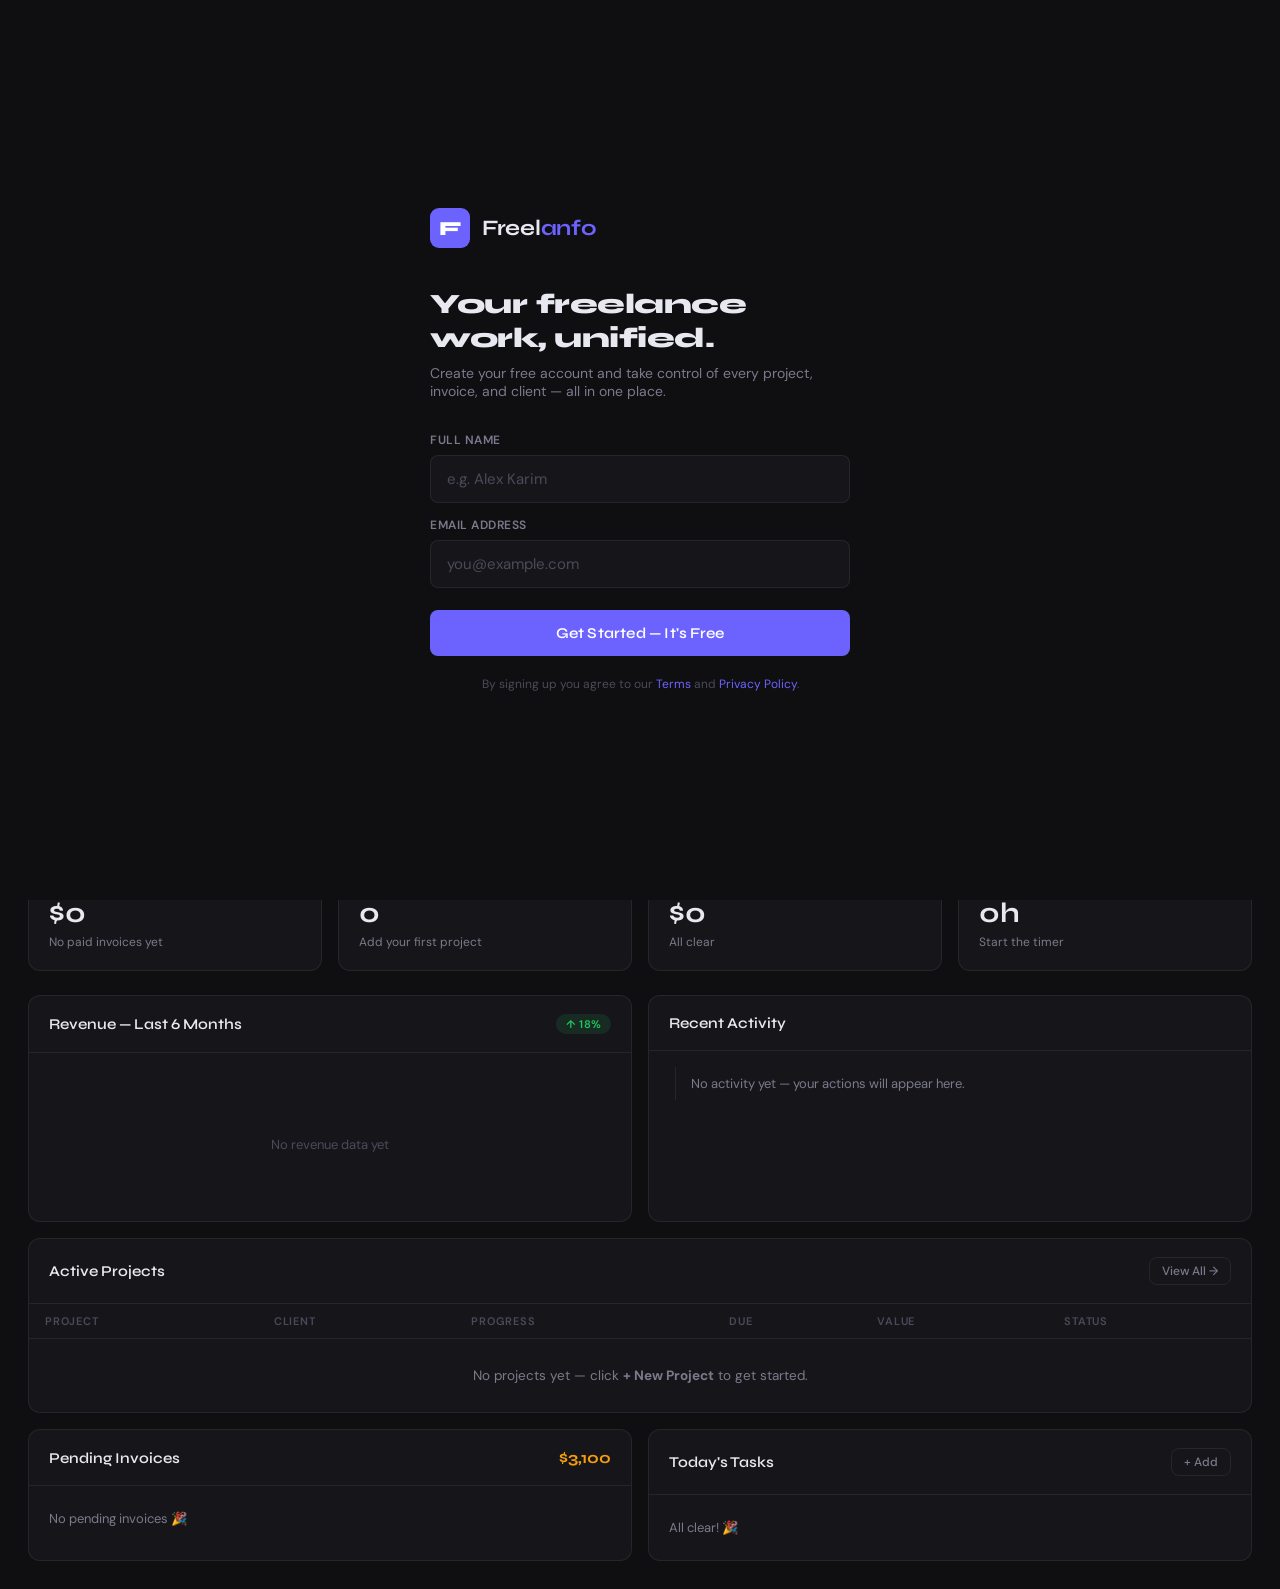
==== freelanfo.html @ 4af106be "Add files via upload" ====
<!DOCTYPE html>
<html lang="en">
<head>
<meta charset="UTF-8">
<meta name="viewport" content="width=device-width, initial-scale=1.0">
<title>Freelanfo — Your Work, Unified</title>
<link href="https://fonts.googleapis.com/css2?family=Syne:wght@400;500;600;700;800&family=DM+Sans:ital,opsz,wght@0,9..40,300;0,9..40,400;0,9..40,500;1,9..40,300&display=swap" rel="stylesheet">
<style>
  :root {
    --bg: #0f0f11;
    --surface: #16161a;
    --surface2: #1e1e24;
    --surface3: #252530;
    --border: rgba(255,255,255,0.07);
    --border-hover: rgba(255,255,255,0.14);
    --text: #e8e8f0;
    --text-muted: #7a7a8c;
    --text-dim: #4a4a5a;
    --accent: #6c63ff;
    --accent-glow: rgba(108,99,255,0.18);
    --accent-soft: rgba(108,99,255,0.12);
    --green: #22c55e;
    --green-soft: rgba(34,197,94,0.12);
    --red: #ef4444;
    --red-soft: rgba(239,68,68,0.12);
    --amber: #f59e0b;
    --amber-soft: rgba(245,158,11,0.12);
    --blue: #3b82f6;
    --blue-soft: rgba(59,130,246,0.12);
    --radius: 12px;
    --radius-sm: 8px;
    --radius-lg: 18px;
    --shadow: 0 4px 24px rgba(0,0,0,0.4);
  }

  * { margin:0; padding:0; box-sizing:border-box; }

  html { scroll-behavior: smooth; }

  body {
    background: var(--bg);
    color: var(--text);
    font-family: 'DM Sans', sans-serif;
    min-height: 100vh;
    overflow-x: hidden;
  }

  /* LAYOUT */
  .app { display: flex; height: 100vh; overflow: hidden; }

  /* SIDEBAR */
  .sidebar {
    width: 240px;
    flex-shrink: 0;
    background: var(--surface);
    border-right: 1px solid var(--border);
    display: flex;
    flex-direction: column;
    padding: 0;
    transition: width 0.3s ease;
    z-index: 100;
  }

  .sidebar-logo {
    padding: 24px 20px 20px;
    border-bottom: 1px solid var(--border);
    display: flex;
    align-items: center;
    gap: 10px;
  }

  .logo-mark {
    width: 34px; height: 34px;
    background: var(--accent);
    border-radius: 9px;
    display: flex; align-items: center; justify-content: center;
    font-family: 'Syne', sans-serif;
    font-weight: 800;
    font-size: 16px;
    color: #fff;
    flex-shrink: 0;
  }

  .logo-text {
    font-family: 'Syne', sans-serif;
    font-weight: 700;
    font-size: 18px;
    letter-spacing: -0.3px;
  }

  .logo-text span { color: var(--accent); }

  .sidebar-nav {
    flex: 1;
    padding: 16px 10px;
    display: flex;
    flex-direction: column;
    gap: 2px;
    overflow-y: auto;
  }

  .nav-section-label {
    font-size: 10px;
    font-weight: 600;
    letter-spacing: 1.2px;
    text-transform: uppercase;
    color: var(--text-dim);
    padding: 12px 10px 6px;
  }

  .nav-item {
    display: flex;
    align-items: center;
    gap: 10px;
    padding: 9px 12px;
    border-radius: var(--radius-sm);
    cursor: pointer;
    transition: all 0.18s;
    color: var(--text-muted);
    font-size: 14px;
    font-weight: 400;
    position: relative;
    user-select: none;
  }

  .nav-item:hover { background: var(--surface2); color: var(--text); }

  .nav-item.active {
    background: var(--accent-soft);
    color: var(--accent);
    font-weight: 500;
  }

  .nav-item .nav-icon { font-size: 16px; width: 20px; text-align: center; flex-shrink: 0; }

  .nav-badge {
    margin-left: auto;
    background: var(--accent);
    color: #fff;
    font-size: 10px;
    font-weight: 700;
    padding: 1px 6px;
    border-radius: 20px;
    min-width: 18px;
    text-align: center;
  }

  .sidebar-footer {
    padding: 14px 10px;
    border-top: 1px solid var(--border);
  }

  .user-chip {
    display: flex;
    align-items: center;
    gap: 10px;
    padding: 9px 10px;
    border-radius: var(--radius-sm);
    cursor: pointer;
    transition: background 0.18s;
  }

  .user-chip:hover { background: var(--surface2); }

  .avatar {
    width: 30px; height: 30px;
    border-radius: 50%;
    background: linear-gradient(135deg, var(--accent), #a78bfa);
    display: flex; align-items: center; justify-content: center;
    font-size: 12px; font-weight: 700; color: #fff;
    flex-shrink: 0;
  }

  .user-info { flex: 1; min-width: 0; }
  .user-name { font-size: 13px; font-weight: 500; white-space: nowrap; overflow: hidden; text-overflow: ellipsis; }
  .user-plan { font-size: 11px; color: var(--text-muted); }

  /* MAIN */
  .main {
    flex: 1;
    display: flex;
    flex-direction: column;
    overflow: hidden;
    min-width: 0;
  }

  /* TOPBAR */
  .topbar {
    height: 60px;
    border-bottom: 1px solid var(--border);
    display: flex;
    align-items: center;
    padding: 0 24px;
    gap: 16px;
    flex-shrink: 0;
    background: var(--surface);
  }

  .topbar-title {
    font-family: 'Syne', sans-serif;
    font-weight: 700;
    font-size: 18px;
    flex: 1;
  }

  .topbar-actions { display: flex; align-items: center; gap: 10px; }

  .btn {
    display: inline-flex;
    align-items: center;
    gap: 6px;
    padding: 8px 16px;
    border-radius: var(--radius-sm);
    font-size: 13px;
    font-weight: 500;
    cursor: pointer;
    border: none;
    transition: all 0.18s;
    font-family: 'DM Sans', sans-serif;
    white-space: nowrap;
  }

  .btn-primary {
    background: var(--accent);
    color: #fff;
  }
  .btn-primary:hover { background: #7c74ff; transform: translateY(-1px); box-shadow: 0 4px 16px rgba(108,99,255,0.4); }

  .btn-ghost {
    background: transparent;
    color: var(--text-muted);
    border: 1px solid var(--border);
  }
  .btn-ghost:hover { background: var(--surface2); color: var(--text); border-color: var(--border-hover); }

  .btn-danger {
    background: var(--red-soft);
    color: var(--red);
    border: 1px solid rgba(239,68,68,0.2);
  }
  .btn-danger:hover { background: rgba(239,68,68,0.2); }

  .btn-sm { padding: 5px 12px; font-size: 12px; }

  .mobile-menu-btn {
    display: none;
    background: none;
    border: none;
    color: var(--text);
    font-size: 22px;
    cursor: pointer;
    padding: 4px;
  }

  /* CONTENT */
  .content {
    flex: 1;
    overflow-y: auto;
    padding: 28px 28px;
  }

  /* PANELS */
  .panel { display: none; }
  .panel.active { display: block; }

  /* STATS ROW */
  .stats-grid {
    display: grid;
    grid-template-columns: repeat(4, 1fr);
    gap: 16px;
    margin-bottom: 24px;
  }

  .stat-card {
    background: var(--surface);
    border: 1px solid var(--border);
    border-radius: var(--radius);
    padding: 20px;
    position: relative;
    overflow: hidden;
    transition: border-color 0.2s;
  }

  .stat-card:hover { border-color: var(--border-hover); }

  .stat-card::before {
    content: '';
    position: absolute;
    top: 0; left: 0; right: 0;
    height: 2px;
  }

  .stat-card.green::before { background: var(--green); }
  .stat-card.purple::before { background: var(--accent); }
  .stat-card.amber::before { background: var(--amber); }
  .stat-card.blue::before { background: var(--blue); }

  .stat-label { font-size: 12px; color: var(--text-muted); font-weight: 500; margin-bottom: 8px; text-transform: uppercase; letter-spacing: 0.5px; }
  .stat-value { font-family: 'Syne', sans-serif; font-size: 28px; font-weight: 700; margin-bottom: 4px; }
  .stat-delta { font-size: 12px; color: var(--text-muted); }
  .stat-delta.up { color: var(--green); }
  .stat-delta.down { color: var(--red); }

  /* CARDS */
  .card {
    background: var(--surface);
    border: 1px solid var(--border);
    border-radius: var(--radius);
    overflow: hidden;
    transition: border-color 0.2s;
  }

  .card:hover { border-color: var(--border-hover); }

  .card-header {
    padding: 18px 20px;
    border-bottom: 1px solid var(--border);
    display: flex;
    align-items: center;
    justify-content: space-between;
    gap: 12px;
  }

  .card-title {
    font-family: 'Syne', sans-serif;
    font-size: 15px;
    font-weight: 600;
  }

  .card-body { padding: 20px; }

  /* GRID LAYOUTS */
  .two-col { display: grid; grid-template-columns: 1fr 1fr; gap: 16px; }
  .three-col { display: grid; grid-template-columns: 1fr 1fr 1fr; gap: 16px; }

  /* TABLE */
  .table { width: 100%; border-collapse: collapse; }
  .table th {
    font-size: 11px;
    font-weight: 600;
    text-transform: uppercase;
    letter-spacing: 0.8px;
    color: var(--text-dim);
    padding: 10px 16px;
    text-align: left;
    border-bottom: 1px solid var(--border);
  }
  .table td {
    padding: 12px 16px;
    font-size: 13.5px;
    border-bottom: 1px solid var(--border);
    vertical-align: middle;
  }
  .table tr:last-child td { border-bottom: none; }
  .table tr:hover td { background: var(--surface2); }

  /* BADGES */
  .badge {
    display: inline-flex;
    align-items: center;
    gap: 4px;
    padding: 3px 10px;
    border-radius: 20px;
    font-size: 11px;
    font-weight: 600;
    letter-spacing: 0.2px;
  }

  .badge-green { background: var(--green-soft); color: var(--green); }
  .badge-red { background: var(--red-soft); color: var(--red); }
  .badge-amber { background: var(--amber-soft); color: var(--amber); }
  .badge-blue { background: var(--blue-soft); color: var(--blue); }
  .badge-purple { background: var(--accent-soft); color: var(--accent); }
  .badge-gray { background: rgba(255,255,255,0.06); color: var(--text-muted); }

  /* PROGRESS */
  .progress-bar {
    height: 6px;
    background: var(--surface3);
    border-radius: 3px;
    overflow: hidden;
  }

  .progress-fill {
    height: 100%;
    border-radius: 3px;
    background: var(--accent);
    transition: width 0.6s ease;
  }

  .progress-fill.green { background: var(--green); }
  .progress-fill.amber { background: var(--amber); }

  /* FORM ELEMENTS */
  .form-group { margin-bottom: 16px; }
  .form-label { font-size: 12px; font-weight: 500; color: var(--text-muted); display: block; margin-bottom: 6px; text-transform: uppercase; letter-spacing: 0.4px; }
  .form-input {
    width: 100%;
    background: var(--surface2);
    border: 1px solid var(--border);
    border-radius: var(--radius-sm);
    padding: 10px 14px;
    font-size: 14px;
    color: var(--text);
    font-family: 'DM Sans', sans-serif;
    transition: border-color 0.18s;
    outline: none;
  }
  .form-input:focus { border-color: var(--accent); }
  .form-input::placeholder { color: var(--text-dim); }
  select.form-input { cursor: pointer; }
  textarea.form-input { resize: vertical; min-height: 90px; }

  .form-grid { display: grid; grid-template-columns: 1fr 1fr; gap: 14px; }

  /* SEARCH BAR */
  .search-bar {
    position: relative;
    flex: 1;
    max-width: 280px;
  }

  .search-bar input {
    width: 100%;
    background: var(--surface2);
    border: 1px solid var(--border);
    border-radius: var(--radius-sm);
    padding: 8px 12px 8px 36px;
    font-size: 13px;
    color: var(--text);
    outline: none;
    font-family: 'DM Sans', sans-serif;
    transition: border-color 0.18s;
  }

  .search-bar input:focus { border-color: var(--accent); }
  .search-bar input::placeholder { color: var(--text-dim); }

  .search-bar::before {
    content: '⌕';
    position: absolute;
    left: 11px;
    top: 50%;
    transform: translateY(-50%);
    color: var(--text-dim);
    font-size: 16px;
    pointer-events: none;
  }

  /* TIMER */
  .timer-display {
    font-family: 'Syne', sans-serif;
    font-size: 52px;
    font-weight: 700;
    text-align: center;
    letter-spacing: -2px;
    padding: 30px 0 24px;
  }

  .timer-controls { display: flex; justify-content: center; gap: 10px; margin-bottom: 24px; }

  .timer-btn {
    width: 50px; height: 50px;
    border-radius: 50%;
    border: none;
    font-size: 20px;
    cursor: pointer;
    transition: all 0.18s;
    display: flex; align-items: center; justify-content: center;
  }

  .timer-btn.play { background: var(--accent); color: #fff; }
  .timer-btn.play:hover { background: #7c74ff; transform: scale(1.05); }
  .timer-btn.stop { background: var(--surface3); color: var(--text); }
  .timer-btn.stop:hover { background: var(--red-soft); color: var(--red); }
  .timer-btn.reset { background: var(--surface3); color: var(--text-muted); }
  .timer-btn.reset:hover { background: var(--surface2); color: var(--text); }

  /* INVOICES SPECIFIC */
  .invoice-total {
    font-family: 'Syne', sans-serif;
    font-size: 22px;
    font-weight: 700;
  }

  /* CLIENT CARD */
  .client-card {
    background: var(--surface);
    border: 1px solid var(--border);
    border-radius: var(--radius);
    padding: 18px;
    transition: all 0.2s;
    cursor: pointer;
  }
  .client-card:hover { border-color: var(--border-hover); transform: translateY(-2px); box-shadow: var(--shadow); }

  .client-avatar {
    width: 42px; height: 42px;
    border-radius: 12px;
    display: flex; align-items: center; justify-content: center;
    font-size: 18px;
    margin-bottom: 12px;
  }

  /* PIPELINE */
  .pipeline { display: grid; grid-template-columns: repeat(4, 1fr); gap: 14px; }

  .pipeline-col {
    background: var(--surface2);
    border-radius: var(--radius);
    padding: 14px;
    min-height: 300px;
  }

  .pipeline-col-header {
    display: flex;
    align-items: center;
    justify-content: space-between;
    margin-bottom: 12px;
    padding-bottom: 10px;
    border-bottom: 1px solid var(--border);
  }

  .pipeline-col-title { font-size: 12px; font-weight: 700; text-transform: uppercase; letter-spacing: 0.8px; }

  .pipeline-card {
    background: var(--surface);
    border: 1px solid var(--border);
    border-radius: var(--radius-sm);
    padding: 12px;
    margin-bottom: 8px;
    cursor: pointer;
    transition: all 0.18s;
  }
  .pipeline-card:hover { border-color: var(--accent); transform: translateX(2px); }
  .pipeline-card-title { font-size: 13px; font-weight: 500; margin-bottom: 6px; }
  .pipeline-card-meta { font-size: 11px; color: var(--text-muted); display: flex; justify-content: space-between; }

  /* CHART BARS */
  .chart-bars {
    display: flex;
    align-items: flex-end;
    gap: 8px;
    height: 120px;
    padding: 0 4px;
  }

  .chart-bar-wrap { flex: 1; display: flex; flex-direction: column; align-items: center; gap: 6px; }
  .chart-bar {
    width: 100%;
    background: var(--accent-soft);
    border-radius: 4px 4px 0 0;
    transition: height 0.6s ease;
    cursor: pointer;
    position: relative;
  }
  .chart-bar:hover { background: var(--accent); }
  .chart-bar-label { font-size: 10px; color: var(--text-dim); }

  /* NOTIFICATIONS DOT */
  .notif-dot {
    width: 8px; height: 8px;
    border-radius: 50%;
    background: var(--accent);
    position: absolute;
    top: 6px; right: 6px;
  }

  /* SIGNUP SCREEN */
  .signup-screen {
    position: fixed;
    inset: 0;
    background: var(--bg);
    z-index: 9000;
    display: flex;
    align-items: center;
    justify-content: center;
    padding: 20px;
  }

  .signup-box {
    width: 100%;
    max-width: 420px;
    animation: modalIn 0.35s ease;
  }

  .signup-logo {
    display: flex;
    align-items: center;
    gap: 12px;
    margin-bottom: 40px;
  }

  .signup-logo .logo-mark { width: 40px; height: 40px; font-size: 20px; }
  .signup-logo .logo-text { font-size: 22px; }

  .signup-headline {
    font-family: 'Syne', sans-serif;
    font-size: 28px;
    font-weight: 800;
    line-height: 1.2;
    margin-bottom: 8px;
    letter-spacing: -0.5px;
  }

  .signup-sub {
    font-size: 14px;
    color: var(--text-muted);
    margin-bottom: 32px;
  }

  .signup-field {
    margin-bottom: 14px;
  }

  .signup-field label {
    display: block;
    font-size: 12px;
    font-weight: 600;
    text-transform: uppercase;
    letter-spacing: 0.5px;
    color: var(--text-muted);
    margin-bottom: 7px;
  }

  .signup-field input {
    width: 100%;
    background: var(--surface);
    border: 1px solid var(--border);
    border-radius: var(--radius-sm);
    padding: 13px 16px;
    font-size: 15px;
    color: var(--text);
    font-family: 'DM Sans', sans-serif;
    outline: none;
    transition: border-color 0.2s, box-shadow 0.2s;
  }

  .signup-field input:focus {
    border-color: var(--accent);
    box-shadow: 0 0 0 3px var(--accent-soft);
  }

  .signup-field input::placeholder { color: var(--text-dim); }

  .signup-btn {
    width: 100%;
    padding: 14px;
    background: var(--accent);
    color: #fff;
    border: none;
    border-radius: var(--radius-sm);
    font-size: 15px;
    font-weight: 600;
    font-family: 'Syne', sans-serif;
    cursor: pointer;
    margin-top: 8px;
    transition: all 0.2s;
    letter-spacing: 0.2px;
  }

  .signup-btn:hover {
    background: #7c74ff;
    transform: translateY(-1px);
    box-shadow: 0 6px 20px rgba(108,99,255,0.4);
  }

  .signup-btn:active { transform: translateY(0); }

  .signup-divider {
    display: flex;
    align-items: center;
    gap: 12px;
    margin: 20px 0;
    color: var(--text-dim);
    font-size: 12px;
  }

  .signup-divider::before,
  .signup-divider::after {
    content: '';
    flex: 1;
    height: 1px;
    background: var(--border);
  }

  .signup-footer {
    text-align: center;
    font-size: 12px;
    color: var(--text-dim);
    margin-top: 20px;
  }

  .signup-footer span { color: var(--accent); cursor: pointer; }

  .signup-error {
    background: var(--red-soft);
    border: 1px solid rgba(239,68,68,0.25);
    color: var(--red);
    border-radius: var(--radius-sm);
    padding: 10px 14px;
    font-size: 13px;
    margin-bottom: 14px;
    display: none;
  }

  /* SCROLLBAR */
  ::-webkit-scrollbar { width: 5px; height: 5px; }
  ::-webkit-scrollbar-track { background: transparent; }
  ::-webkit-scrollbar-thumb { background: var(--surface3); border-radius: 4px; }

  /* MODAL */
  .modal-overlay {
    display: none;
    position: fixed; inset: 0;
    background: rgba(0,0,0,0.7);
    z-index: 1000;
    align-items: center;
    justify-content: center;
    padding: 20px;
    backdrop-filter: blur(4px);
  }
  .modal-overlay.open { display: flex; }

  .modal {
    background: var(--surface);
    border: 1px solid var(--border);
    border-radius: var(--radius-lg);
    padding: 28px;
    width: 100%;
    max-width: 520px;
    max-height: 90vh;
    overflow-y: auto;
    animation: modalIn 0.22s ease;
  }

  @keyframes modalIn {
    from { opacity: 0; transform: translateY(16px) scale(0.97); }
    to { opacity: 1; transform: translateY(0) scale(1); }
  }

  .modal-title {
    font-family: 'Syne', sans-serif;
    font-size: 18px;
    font-weight: 700;
    margin-bottom: 20px;
  }

  .modal-actions { display: flex; justify-content: flex-end; gap: 10px; margin-top: 24px; }

  /* TABS */
  .tabs { display: flex; gap: 2px; background: var(--surface2); border-radius: var(--radius-sm); padding: 3px; margin-bottom: 20px; }

  .tab {
    flex: 1;
    padding: 8px 12px;
    font-size: 13px;
    font-weight: 500;
    border-radius: 6px;
    cursor: pointer;
    text-align: center;
    color: var(--text-muted);
    transition: all 0.18s;
    border: none;
    background: none;
    font-family: 'DM Sans', sans-serif;
  }

  .tab.active { background: var(--surface); color: var(--text); box-shadow: 0 1px 4px rgba(0,0,0,0.3); }

  /* TIMELINE */
  .timeline { position: relative; padding-left: 22px; }
  .timeline::before { content: ''; position: absolute; left: 6px; top: 0; bottom: 0; width: 1px; background: var(--border); }

  .timeline-item { position: relative; margin-bottom: 18px; }
  .timeline-item::before {
    content: '';
    position: absolute;
    left: -18px; top: 4px;
    width: 8px; height: 8px;
    border-radius: 50%;
    background: var(--accent);
    border: 2px solid var(--surface);
  }
  .timeline-time { font-size: 11px; color: var(--text-dim); margin-bottom: 2px; }
  .timeline-text { font-size: 13px; color: var(--text-muted); }
  .timeline-text strong { color: var(--text); }

  /* RESPONSIVE */
  @media (max-width: 1100px) {
    .stats-grid { grid-template-columns: repeat(2, 1fr); }
    .pipeline { grid-template-columns: repeat(2, 1fr); }
  }

  @media (max-width: 900px) {
    .sidebar { position: fixed; left: -240px; top: 0; bottom: 0; transition: left 0.3s ease; }
    .sidebar.open { left: 0; box-shadow: 4px 0 30px rgba(0,0,0,0.5); }
    .mobile-menu-btn { display: block; }
    .two-col, .three-col { grid-template-columns: 1fr; }
    .form-grid { grid-template-columns: 1fr; }
    .pipeline { grid-template-columns: 1fr 1fr; }
  }

  @media (max-width: 600px) {
    .content { padding: 16px; }
    .stats-grid { grid-template-columns: 1fr 1fr; }
    .pipeline { grid-template-columns: 1fr; }
    .topbar { padding: 0 16px; }
    .timer-display { font-size: 38px; }
    .table { font-size: 12px; }
    .table th, .table td { padding: 10px 10px; }
  }

  /* EMPTY STATE */
  .empty-state {
    text-align: center;
    padding: 48px 20px;
    color: var(--text-muted);
  }
  .empty-state .empty-icon { font-size: 42px; margin-bottom: 12px; }
  .empty-state p { font-size: 14px; }

  /* INCOME LINE MINI */
  .income-line {
    display: flex;
    align-items: center;
    justify-content: space-between;
    padding: 10px 0;
    border-bottom: 1px solid var(--border);
    font-size: 13.5px;
  }
  .income-line:last-child { border-bottom: none; }
  .income-line .label { color: var(--text-muted); }
  .income-line .amount { font-weight: 600; }

  /* OVERLAY for mobile sidebar */
  .sidebar-overlay {
    display: none;
    position: fixed;
    inset: 0;
    background: rgba(0,0,0,0.5);
    z-index: 99;
  }
  .sidebar-overlay.open { display: block; }

  .tag {
    display: inline-block;
    padding: 2px 8px;
    border-radius: 4px;
    font-size: 11px;
    font-weight: 500;
    background: var(--surface3);
    color: var(--text-muted);
    margin-right: 4px;
    margin-bottom: 4px;
  }

  .divider { height: 1px; background: var(--border); margin: 20px 0; }

  /* Toast */
  .toast-container { position: fixed; bottom: 24px; right: 24px; z-index: 9999; display: flex; flex-direction: column; gap: 8px; }
  .toast {
    background: var(--surface2);
    border: 1px solid var(--border);
    border-left: 3px solid var(--accent);
    border-radius: var(--radius-sm);
    padding: 12px 18px;
    font-size: 13.5px;
    min-width: 200px;
    max-width: 300px;
    animation: toastIn 0.22s ease;
    box-shadow: var(--shadow);
  }
  .toast.green { border-left-color: var(--green); }
  .toast.red { border-left-color: var(--red); }
  @keyframes toastIn { from { opacity: 0; transform: translateX(20px); } to { opacity: 1; transform: translateX(0); } }

</style>
</head>
<body>

<!-- SIGNUP SCREEN -->
<div class="signup-screen" id="signupScreen">
  <div class="signup-box">
    <div class="signup-logo">
      <div class="logo-mark">F</div>
      <div class="logo-text">Freel<span>anfo</span></div>
    </div>
    <div class="signup-headline">Your freelance<br>work, unified.</div>
    <div class="signup-sub">Create your free account and take control of every project, invoice, and client — all in one place.</div>

    <div class="signup-error" id="signupError"></div>

    <div class="signup-field">
      <label>Full Name</label>
      <input type="text" id="signupName" placeholder="e.g. Alex Karim" autocomplete="name" onkeydown="if(event.key==='Enter')document.getElementById('signupEmail').focus()">
    </div>
    <div class="signup-field">
      <label>Email Address</label>
      <input type="email" id="signupEmail" placeholder="you@example.com" autocomplete="email" onkeydown="if(event.key==='Enter')handleSignup()">
    </div>

    <button class="signup-btn" onclick="handleSignup()">Get Started — It's Free</button>

    <div class="signup-footer">
      By signing up you agree to our <span>Terms</span> and <span>Privacy Policy</span>.
    </div>
  </div>
</div>

  <!-- SIDEBAR OVERLAY (mobile) -->
  <div class="sidebar-overlay" id="sidebarOverlay" onclick="closeSidebar()"></div>

  <!-- SIDEBAR -->
  <aside class="sidebar" id="sidebar">
    <div class="sidebar-logo">
      <div class="logo-mark">F</div>
      <div class="logo-text">Freel<span>anfo</span></div>
    </div>

    <nav class="sidebar-nav">
      <div class="nav-item active" onclick="navigate('dashboard', this)">
        <span class="nav-icon">⬡</span>
        <span>Dashboard</span>
      </div>

      <div class="nav-section-label">Work</div>

      <div class="nav-item" onclick="navigate('projects', this)">
        <span class="nav-icon">◫</span>
        <span>Projects</span>
        <span class="nav-badge">5</span>
      </div>
      <div class="nav-item" onclick="navigate('pipeline', this)">
        <span class="nav-icon">⊞</span>
        <span>Pipeline</span>
      </div>
      <div class="nav-item" onclick="navigate('timer', this)">
        <span class="nav-icon">⏱</span>
        <span>Time Tracker</span>
      </div>
      <div class="nav-item" onclick="navigate('tasks', this)">
        <span class="nav-icon">✓</span>
        <span>Tasks</span>
        <span class="nav-badge">8</span>
      </div>

      <div class="nav-section-label">Finance</div>

      <div class="nav-item" onclick="navigate('invoices', this)">
        <span class="nav-icon">◱</span>
        <span>Invoices</span>
        <span class="nav-badge">3</span>
      </div>
      <div class="nav-item" onclick="navigate('expenses', this)">
        <span class="nav-icon">◈</span>
        <span>Expenses</span>
      </div>
      <div class="nav-item" onclick="navigate('finance', this)">
        <span class="nav-icon">▲</span>
        <span>Reports</span>
      </div>

      <div class="nav-section-label">Clients</div>

      <div class="nav-item" onclick="navigate('clients', this)">
        <span class="nav-icon">◎</span>
        <span>Clients</span>
      </div>
      <div class="nav-item" onclick="navigate('proposals', this)">
        <span class="nav-icon">◧</span>
        <span>Proposals</span>
      </div>
    </nav>

    <div class="sidebar-footer">
      <div class="user-chip">
        <div class="avatar">AK</div>
        <div class="user-info">
          <div class="user-name">Your Name</div>
          <div class="user-plan">your@email.com</div>
        </div>
        <span style="color:var(--text-dim);font-size:12px;">⚙</span>
      </div>
    </div>
  </aside>

  <!-- MAIN CONTENT -->
  <main class="main">

    <!-- TOPBAR -->
    <div class="topbar">
      <button class="mobile-menu-btn" onclick="toggleSidebar()">☰</button>
      <div class="topbar-title" id="topbarTitle">Dashboard</div>
      <div class="topbar-actions">
        <div class="search-bar" style="max-width:200px">
          <input type="text" placeholder="Search…">
        </div>
        <button class="btn btn-ghost btn-sm" style="position:relative">
          🔔
          <span class="notif-dot"></span>
        </button>
        <button class="btn btn-primary btn-sm" id="mainCTA" onclick="openMainCTA()">+ New Project</button>
      </div>
    </div>

    <!-- CONTENT -->
    <div class="content">

      <!-- ===== DASHBOARD ===== -->
      <div class="panel active" id="panel-dashboard">

        <div style="margin-bottom:20px">
          <div id="dash-greeting" style="font-size:13px;color:var(--text-muted);margin-bottom:4px">Good morning 👋</div>
          <div id="dash-subline" style="font-family:'Syne',sans-serif;font-size:22px;font-weight:700">Here's your workspace — let's build something.</div>
        </div>

        <div class="stats-grid">
          <div class="stat-card green">
            <div class="stat-label">Revenue (Month)</div>
            <div class="stat-value" id="stat-revenue">$0</div>
            <div class="stat-delta">No paid invoices yet</div>
          </div>
          <div class="stat-card purple">
            <div class="stat-label">Active Projects</div>
            <div class="stat-value" id="stat-projects">0</div>
            <div class="stat-delta">Add your first project</div>
          </div>
          <div class="stat-card amber">
            <div class="stat-label">Unpaid Invoices</div>
            <div class="stat-value" id="stat-unpaid">$0</div>
            <div class="stat-delta">All clear</div>
          </div>
          <div class="stat-card blue">
            <div class="stat-label">Hours Tracked</div>
            <div class="stat-value">0h</div>
            <div class="stat-delta">Start the timer</div>
          </div>
        </div>

        <div class="two-col" style="margin-bottom:16px">
          <!-- Revenue Chart -->
          <div class="card">
            <div class="card-header">
              <div class="card-title">Revenue — Last 6 Months</div>
              <span class="badge badge-green">↑ 18%</span>
            </div>
            <div class="card-body">
              <div class="chart-bars" id="revenueChart"></div>
              <div style="display:flex;justify-content:space-between;margin-top:8px;font-size:10px;color:var(--text-dim);padding:0 4px" id="revenueLabels"></div>
            </div>
          </div>

          <!-- Recent Activity -->
          <div class="card">
            <div class="card-header">
              <div class="card-title">Recent Activity</div>
            </div>
            <div class="card-body" style="padding:16px 20px">
              <div class="timeline" id="activityTimeline">
                <div style="color:var(--text-muted);font-size:13px;padding:8px 0">No activity yet — your actions will appear here.</div>
              </div>
            </div>
          </div>
        </div>

        <!-- Projects Overview -->
        <div class="card" style="margin-bottom:16px">
          <div class="card-header">
            <div class="card-title">Active Projects</div>
            <button class="btn btn-ghost btn-sm" onclick="navigate('projects', document.querySelector('[onclick*=\"projects\"]'))">View All →</button>
          </div>
          <div style="overflow-x:auto">
            <table class="table">
              <thead>
                <tr>
                  <th>Project</th>
                  <th>Client</th>
                  <th>Progress</th>
                  <th>Due</th>
                  <th>Value</th>
                  <th>Status</th>
                </tr>
              </thead>
              <tbody id="dash-projects-tbody">
                <tr><td colspan="6" style="text-align:center;padding:28px;color:var(--text-muted)">No projects yet — click <strong>+ New Project</strong> to get started.</td></tr>
              </tbody>
            </table>
          </div>
        </div>

        <div class="two-col">
          <!-- Unpaid Invoices -->
          <div class="card">
            <div class="card-header">
              <div class="card-title">Pending Invoices</div>
              <span style="font-family:'Syne';font-weight:700;color:var(--amber)">$3,100</span>
            </div>
            <div class="card-body" style="padding:12px 20px" id="dash-pending-invoices">
              <div style="color:var(--text-muted);font-size:13px;padding:12px 0">No pending invoices.</div>
            </div>
          </div>

          <!-- Quick Tasks -->
          <div class="card">
            <div class="card-header">
              <div class="card-title">Today's Tasks</div>
              <button class="btn btn-ghost btn-sm" onclick="openModal('taskModal')">+ Add</button>
            </div>
            <div class="card-body" style="padding:12px 20px">
              <div id="dashboardTasks"></div>
            </div>
          </div>
        </div>
      </div>

      <!-- ===== PROJECTS ===== -->
      <div class="panel" id="panel-projects">
        <div class="card-header" style="padding:0 0 20px;border:none">
          <div class="card-title" style="font-size:18px">Projects</div>
          <div style="display:flex;gap:10px;align-items:center">
            <div class="search-bar">
              <input type="text" placeholder="Search projects…">
            </div>
            <button class="btn btn-primary btn-sm" onclick="openModal('projectModal')">+ New Project</button>
          </div>
        </div>

        <div style="display:grid;grid-template-columns:repeat(auto-fill,minmax(280px,1fr));gap:16px" id="projectsGrid">
        </div>
      </div>

      <!-- ===== PIPELINE ===== -->
      <div class="panel" id="panel-pipeline">
        <div style="display:flex;align-items:center;justify-content:space-between;margin-bottom:20px">
          <div style="font-family:'Syne';font-size:18px;font-weight:700">Deal Pipeline</div>
          <button class="btn btn-primary btn-sm" onclick="openModal('dealModal')">+ Add Deal</button>
        </div>
        <div class="pipeline" id="pipelineBoard"></div>
      </div>

      <!-- ===== TIMER ===== -->
      <div class="panel" id="panel-timer">
        <div class="two-col">
          <div class="card">
            <div class="card-header">
              <div class="card-title">Time Tracker</div>
              <span class="badge badge-green" id="timerStatus">Idle</span>
            </div>
            <div class="card-body">
              <div class="form-group">
                <label class="form-label">Project</label>
                <select class="form-input" id="timerProject">
                  <option value="">— Select a project —</option>
                </select>
              </div>
              <div class="form-group">
                <label class="form-label">Description (optional)</label>
                <input type="text" class="form-input" placeholder="What are you working on?" id="timerDesc">
              </div>
              <div class="timer-display" id="timerDisplay">00:00:00</div>
              <div class="timer-controls">
                <button class="timer-btn reset" onclick="resetTimer()" title="Reset">↺</button>
                <button class="timer-btn play" onclick="toggleTimer()" id="timerPlayBtn">▶</button>
                <button class="timer-btn stop" onclick="stopTimer()" title="Stop & Log">■</button>
              </div>
            </div>
          </div>

          <div class="card">
            <div class="card-header">
              <div class="card-title">Time Log</div>
              <span style="font-size:13px;color:var(--text-muted)">This Week: <strong style="color:var(--text)">18h 40m</strong></span>
            </div>
            <div style="overflow-x:auto">
              <table class="table">
                <thead>
                  <tr><th>Project</th><th>Description</th><th>Duration</th><th>Date</th></tr>
                </thead>
                <tbody id="timeLogBody">
              </tbody>
              </table>
            </div>
          </div>
        </div>
      </div>

      <!-- ===== TASKS ===== -->
      <div class="panel" id="panel-tasks">
        <div style="display:flex;align-items:center;justify-content:space-between;margin-bottom:20px">
          <div style="font-family:'Syne';font-size:18px;font-weight:700">Tasks</div>
          <button class="btn btn-primary btn-sm" onclick="openModal('taskModal')">+ New Task</button>
        </div>

        <div class="tabs">
          <button class="tab active" onclick="filterTasks('all',this)">All</button>
          <button class="tab" onclick="filterTasks('today',this)">Today</button>
          <button class="tab" onclick="filterTasks('upcoming',this)">Upcoming</button>
          <button class="tab" onclick="filterTasks('done',this)">Done</button>
        </div>

        <div class="card">
          <div style="overflow-x:auto">
            <table class="table">
              <thead>
                <tr><th>Task</th><th>Project</th><th>Priority</th><th>Due</th><th>Status</th><th></th></tr>
              </thead>
              <tbody id="tasksBody"></tbody>
            </table>
          </div>
        </div>
      </div>

      <!-- ===== INVOICES ===== -->
      <div class="panel" id="panel-invoices">
        <div style="display:flex;align-items:center;justify-content:space-between;margin-bottom:20px">
          <div style="font-family:'Syne';font-size:18px;font-weight:700">Invoices</div>
          <div style="display:flex;gap:10px">
            <button class="btn btn-ghost btn-sm">⬇ Export</button>
            <button class="btn btn-primary btn-sm" onclick="openModal('invoiceModal')">+ New Invoice</button>
          </div>
        </div>

        <div class="stats-grid" style="grid-template-columns:repeat(3,1fr);margin-bottom:20px">
          <div class="stat-card green">
            <div class="stat-label">Total Billed (YTD)</div>
            <div class="stat-value">$0</div>
          </div>
          <div class="stat-card amber">
            <div class="stat-label">Outstanding</div>
            <div class="stat-value">$0</div>
          </div>
          <div class="stat-card blue">
            <div class="stat-label">Avg. Payment Time</div>
            <div class="stat-value">— days</div>
          </div>
        </div>

        <div class="card">
          <div style="overflow-x:auto">
            <table class="table" id="invoicesTable">
              <thead>
                <tr><th>#</th><th>Client</th><th>Project</th><th>Amount</th><th>Issued</th><th>Due</th><th>Status</th><th></th></tr>
              </thead>
              <tbody id="invoicesBody"></tbody>
            </table>
          </div>
        </div>
      </div>

      <!-- ===== EXPENSES ===== -->
      <div class="panel" id="panel-expenses">
        <div style="display:flex;align-items:center;justify-content:space-between;margin-bottom:20px">
          <div style="font-family:'Syne';font-size:18px;font-weight:700">Expenses</div>
          <button class="btn btn-primary btn-sm" onclick="openModal('expenseModal')">+ Log Expense</button>
        </div>

        <div class="two-col" style="margin-bottom:16px">
          <div class="card">
            <div class="card-header">
              <div class="card-title">Expenses by Category</div>
            </div>
            <div class="card-body">
              <div id="expenseCats"></div>
            </div>
          </div>
          <div class="card">
            <div class="card-header">
              <div class="card-title">Monthly Overview</div>
            </div>
            <div class="card-body">
              <div style="display:flex;align-items:flex-end;gap:8px;height:100px">
                <div style="flex:1;display:flex;flex-direction:column;align-items:center;gap:4px">
                  <div style="width:100%;background:var(--red-soft);border-radius:4px 4px 0 0;height:40px"></div>
                  <span style="font-size:10px;color:var(--text-dim)">Oct</span>
                </div>
                <div style="flex:1;display:flex;flex-direction:column;align-items:center;gap:4px">
                  <div style="width:100%;background:var(--red-soft);border-radius:4px 4px 0 0;height:60px"></div>
                  <span style="font-size:10px;color:var(--text-dim)">Nov</span>
                </div>
                <div style="flex:1;display:flex;flex-direction:column;align-items:center;gap:4px">
                  <div style="width:100%;background:var(--red-soft);border-radius:4px 4px 0 0;height:35px"></div>
                  <span style="font-size:10px;color:var(--text-dim)">Dec</span>
                </div>
                <div style="flex:1;display:flex;flex-direction:column;align-items:center;gap:4px">
                  <div style="width:100%;background:var(--red-soft);border-radius:4px 4px 0 0;height:55px"></div>
                  <span style="font-size:10px;color:var(--text-dim)">Jan</span>
                </div>
                <div style="flex:1;display:flex;flex-direction:column;align-items:center;gap:4px">
                  <div style="width:100%;background:var(--red-soft);border-radius:4px 4px 0 0;height:45px"></div>
                  <span style="font-size:10px;color:var(--text-dim)">Feb</span>
                </div>
                <div style="flex:1;display:flex;flex-direction:column;align-items:center;gap:4px">
                  <div style="width:100%;background:var(--red);border-radius:4px 4px 0 0;height:70px"></div>
                  <span style="font-size:10px;color:var(--text-dim)">Mar</span>
                </div>
              </div>
            </div>
          </div>
        </div>

        <div class="card">
          <div style="overflow-x:auto">
            <table class="table">
              <thead>
                <tr><th>Description</th><th>Category</th><th>Amount</th><th>Date</th><th>Tax</th></tr>
              </thead>
              <tbody id="expensesBody"></tbody>
            </table>
          </div>
        </div>
      </div>

      <!-- ===== REPORTS ===== -->
      <div class="panel" id="panel-finance">
        <div style="font-family:'Syne';font-size:18px;font-weight:700;margin-bottom:20px">Financial Reports</div>

        <div class="stats-grid" style="margin-bottom:20px">
          <div class="stat-card green">
            <div class="stat-label">Gross Revenue (YTD)</div>
            <div class="stat-value">$0</div>
          </div>
          <div class="stat-card red" style="--card-accent:var(--red)">
            <div class="stat-label">Expenses (YTD)</div>
            <div class="stat-value">$0</div>
          </div>
          <div class="stat-card purple">
            <div class="stat-label">Net Profit (YTD)</div>
            <div class="stat-value">$0</div>
          </div>
          <div class="stat-card amber">
            <div class="stat-label">Tax Estimate</div>
            <div class="stat-value">—</div>
          </div>
        </div>

        <div class="two-col">
          <div class="card">
            <div class="card-header">
              <div class="card-title">Revenue vs Expenses</div>
            </div>
            <div class="card-body">
              <div style="display:flex;flex-direction:column;gap:14px" id="reportsRevExp">
                <div style="color:var(--text-muted);font-size:13px;text-align:center;padding:20px 0">Add invoices and expenses to see your breakdown.</div>
              </div>
            </div>
          </div>
          <div class="card">
            <div class="card-header">
              <div class="card-title">Revenue by Client</div>
            </div>
            <div class="card-body">
              <div style="display:flex;flex-direction:column;gap:12px" id="reportsClientBreakdown">
                <div style="color:var(--text-muted);font-size:13px;text-align:center;padding:20px 0">Add clients and invoices to see revenue by client.</div>
              </div>
            </div>
          </div>
        </div>
      </div>

      <!-- ===== CLIENTS ===== -->
      <div class="panel" id="panel-clients">
        <div style="display:flex;align-items:center;justify-content:space-between;margin-bottom:20px">
          <div style="font-family:'Syne';font-size:18px;font-weight:700">Clients</div>
          <button class="btn btn-primary btn-sm" onclick="openModal('clientModal')">+ New Client</button>
        </div>
        <div style="display:grid;grid-template-columns:repeat(auto-fill,minmax(220px,1fr));gap:16px" id="clientsGrid"></div>
      </div>

      <!-- ===== PROPOSALS ===== -->
      <div class="panel" id="panel-proposals">
        <div style="display:flex;align-items:center;justify-content:space-between;margin-bottom:20px">
          <div style="font-family:'Syne';font-size:18px;font-weight:700">Proposals</div>
          <button class="btn btn-primary btn-sm" onclick="openModal('proposalModal')">+ New Proposal</button>
        </div>
        <div class="card">
          <div style="overflow-x:auto">
            <table class="table">
              <thead>
                <tr><th>#</th><th>Title</th><th>Client</th><th>Value</th><th>Sent</th><th>Status</th><th></th></tr>
              </thead>
              <tbody id="proposalsBody"></tbody>
            </table>
          </div>
        </div>
      </div>

    </div><!-- /content -->
  </main>
</div>

<!-- MODALS -->

<!-- Project Modal -->
<div class="modal-overlay" id="projectModal">
  <div class="modal">
    <div class="modal-title">New Project</div>
    <div class="form-grid">
      <div class="form-group">
        <label class="form-label">Project Name</label>
        <input type="text" class="form-input" id="projName" placeholder="Brand Identity…">
      </div>
      <div class="form-group">
        <label class="form-label">Client</label>
        <input type="text" class="form-input" id="projClient" placeholder="Client name…">
      </div>
    </div>
    <div class="form-grid">
      <div class="form-group">
        <label class="form-label">Budget ($)</label>
        <input type="number" class="form-input" id="projBudget" placeholder="2,500">
      </div>
      <div class="form-group">
        <label class="form-label">Deadline</label>
        <input type="date" class="form-input" id="projDue">
      </div>
    </div>
    <div class="form-group">
      <label class="form-label">Description</label>
      <textarea class="form-input" id="projDesc" placeholder="Project scope and deliverables…"></textarea>
    </div>
    <div class="form-group">
      <label class="form-label">Type</label>
      <select class="form-input" id="projType">
        <option>Fixed Price</option><option>Hourly</option><option>Retainer</option>
      </select>
    </div>
    <div class="modal-actions">
      <button class="btn btn-ghost" onclick="closeModal('projectModal')">Cancel</button>
      <button class="btn btn-primary" onclick="submitProject()">Create Project</button>
    </div>
  </div>
</div>

<!-- Invoice Modal -->
<div class="modal-overlay" id="invoiceModal">
  <div class="modal">
    <div class="modal-title">New Invoice</div>
    <div class="form-grid">
      <div class="form-group">
        <label class="form-label">Client</label>
        <input type="text" class="form-input" id="invClient" placeholder="Client name">
      </div>
      <div class="form-group">
        <label class="form-label">Project</label>
        <input type="text" class="form-input" id="invProject" placeholder="Project name">
      </div>
    </div>
    <div class="form-grid">
      <div class="form-group">
        <label class="form-label">Amount ($)</label>
        <input type="number" class="form-input" id="invAmount" placeholder="1,500">
      </div>
      <div class="form-group">
        <label class="form-label">Due Date</label>
        <input type="date" class="form-input" id="invDue">
      </div>
    </div>
    <div class="form-group">
      <label class="form-label">Payment Terms</label>
      <select class="form-input">
        <option>Net 15</option><option>Net 30</option><option>Net 60</option><option>Due on Receipt</option>
      </select>
    </div>
    <div class="form-group">
      <label class="form-label">Notes</label>
      <textarea class="form-input" placeholder="Additional notes or terms…" style="min-height:70px"></textarea>
    </div>
    <div class="modal-actions">
      <button class="btn btn-ghost" onclick="closeModal('invoiceModal')">Cancel</button>
      <button class="btn btn-primary" onclick="submitInvoice()">Send Invoice</button>
    </div>
  </div>
</div>

<!-- Task Modal -->
<div class="modal-overlay" id="taskModal">
  <div class="modal">
    <div class="modal-title">New Task</div>
    <div class="form-group">
      <label class="form-label">Task Name</label>
      <input type="text" class="form-input" id="newTaskName" placeholder="e.g. Design homepage mockup">
    </div>
    <div class="form-grid">
      <div class="form-group">
        <label class="form-label">Project</label>
        <select class="form-input" id="newTaskProject">
          <option>General</option>
        </select>
      </div>
      <div class="form-group">
        <label class="form-label">Priority</label>
        <select class="form-input" id="newTaskPriority">
          <option>High</option><option>Medium</option><option>Low</option>
        </select>
      </div>
    </div>
    <div class="form-group">
      <label class="form-label">Due Date</label>
      <input type="date" class="form-input" id="newTaskDue">
    </div>
    <div class="modal-actions">
      <button class="btn btn-ghost" onclick="closeModal('taskModal')">Cancel</button>
      <button class="btn btn-primary" onclick="addTask()">Add Task</button>
    </div>
  </div>
</div>

<!-- Client Modal -->
<div class="modal-overlay" id="clientModal">
  <div class="modal">
    <div class="modal-title">New Client</div>
    <div class="form-grid">
      <div class="form-group">
        <label class="form-label">Company Name</label>
        <input type="text" class="form-input" id="cliName" placeholder="Acme Corp">
      </div>
      <div class="form-group">
        <label class="form-label">Contact Person</label>
        <input type="text" class="form-input" id="cliContact" placeholder="John Smith">
      </div>
    </div>
    <div class="form-grid">
      <div class="form-group">
        <label class="form-label">Email</label>
        <input type="email" class="form-input" id="cliEmail" placeholder="contact@acme.com">
      </div>
      <div class="form-group">
        <label class="form-label">Phone</label>
        <input type="text" class="form-input" id="cliPhone" placeholder="+1 555 000 0000">
      </div>
    </div>
    <div class="form-group">
      <label class="form-label">Industry</label>
      <select class="form-input" id="cliIndustry">
        <option>Technology</option><option>Design</option><option>Finance</option><option>Retail</option><option>Healthcare</option><option>Other</option>
      </select>
    </div>
    <div class="modal-actions">
      <button class="btn btn-ghost" onclick="closeModal('clientModal')">Cancel</button>
      <button class="btn btn-primary" onclick="submitClient()">Add Client</button>
    </div>
  </div>
</div>

<!-- Deal Modal -->
<div class="modal-overlay" id="dealModal">
  <div class="modal">
    <div class="modal-title">Add Deal</div>
    <div class="form-group">
      <label class="form-label">Deal Title</label>
      <input type="text" class="form-input" id="dealTitle" placeholder="Website Redesign for…">
    </div>
    <div class="form-grid">
      <div class="form-group">
        <label class="form-label">Client</label>
        <input type="text" class="form-input" id="dealClient" placeholder="Company name">
      </div>
      <div class="form-group">
        <label class="form-label">Value ($)</label>
        <input type="number" class="form-input" id="dealValue" placeholder="3,000">
      </div>
    </div>
    <div class="form-group">
      <label class="form-label">Stage</label>
      <select class="form-input" id="dealStage">
        <option>Lead</option><option>Proposal</option><option>Negotiation</option><option>Won</option>
      </select>
    </div>
    <div class="modal-actions">
      <button class="btn btn-ghost" onclick="closeModal('dealModal')">Cancel</button>
      <button class="btn btn-primary" onclick="submitDeal()">Add Deal</button>
    </div>
  </div>
</div>

<!-- Expense Modal -->
<div class="modal-overlay" id="expenseModal">
  <div class="modal">
    <div class="modal-title">Log Expense</div>
    <div class="form-group">
      <label class="form-label">Description</label>
      <input type="text" class="form-input" id="expDesc" placeholder="Adobe Creative Cloud subscription">
    </div>
    <div class="form-grid">
      <div class="form-group">
        <label class="form-label">Amount ($)</label>
        <input type="number" class="form-input" id="expAmount" placeholder="55">
      </div>
      <div class="form-group">
        <label class="form-label">Category</label>
        <select class="form-input" id="expCat">
          <option>Software</option><option>Hardware</option><option>Travel</option><option>Office</option><option>Marketing</option><option>Other</option>
        </select>
      </div>
    </div>
    <div class="form-grid">
      <div class="form-group">
        <label class="form-label">Date</label>
        <input type="date" class="form-input" id="expDate">
      </div>
      <div class="form-group">
        <label class="form-label">Tax Deductible?</label>
        <select class="form-input" id="expTax">
          <option>Yes</option><option>No</option>
        </select>
      </div>
    </div>
    <div class="modal-actions">
      <button class="btn btn-ghost" onclick="closeModal('expenseModal')">Cancel</button>
      <button class="btn btn-primary" onclick="submitExpense()">Log Expense</button>
    </div>
  </div>
</div>

<!-- Proposal Modal -->
<div class="modal-overlay" id="proposalModal">
  <div class="modal">
    <div class="modal-title">New Proposal</div>
    <div class="form-group">
      <label class="form-label">Proposal Title</label>
      <input type="text" class="form-input" id="propTitle" placeholder="UI/UX Design for XYZ App">
    </div>
    <div class="form-grid">
      <div class="form-group">
        <label class="form-label">Client</label>
        <input type="text" class="form-input" id="propClient" placeholder="Client name">
      </div>
      <div class="form-group">
        <label class="form-label">Value ($)</label>
        <input type="number" class="form-input" id="propValue" placeholder="4,500">
      </div>
    </div>
    <div class="form-group">
      <label class="form-label">Scope of Work</label>
      <textarea class="form-input" id="propScope" placeholder="Describe deliverables, timeline, and terms…"></textarea>
    </div>
    <div class="modal-actions">
      <button class="btn btn-ghost" onclick="closeModal('proposalModal')">Cancel</button>
      <button class="btn btn-primary" onclick="submitProposal()">Send Proposal</button>
    </div>
  </div>
</div>

<!-- Toast Container -->
<div class="toast-container" id="toastContainer"></div>

<script>
// ==================== DATA ====================
let currentUser = { name: '', email: '' };
let projects = [];
let tasks = [];
let invoices = [];
let clients = [];
let expenses = [];
let proposals = [];
let pipeline = { Lead: [], Proposal: [], Negotiation: [], Won: [] };
let invoiceCounter = 1;
let proposalCounter = 1;
let revenueData = [];

// ==================== SIGNUP ====================
function handleSignup() {
  const nameVal = document.getElementById('signupName').value.trim();
  const emailVal = document.getElementById('signupEmail').value.trim();
  const errEl = document.getElementById('signupError');

  if (!nameVal) {
    errEl.textContent = 'Please enter your full name.';
    errEl.style.display = 'block';
    document.getElementById('signupName').focus();
    return;
  }
  if (!emailVal || !/^[^\s@]+@[^\s@]+\.[^\s@]+$/.test(emailVal)) {
    errEl.textContent = 'Please enter a valid email address.';
    errEl.style.display = 'block';
    document.getElementById('signupEmail').focus();
    return;
  }

  errEl.style.display = 'none';
  currentUser.name = nameVal;
  currentUser.email = emailVal;

  // Derive initials
  const parts = nameVal.trim().split(' ');
  const firstName = parts[0];
  const initials = parts.length >= 2
    ? (parts[0][0] + parts[parts.length - 1][0]).toUpperCase()
    : parts[0].slice(0, 2).toUpperCase();

  // Update sidebar user info
  document.querySelector('.avatar').textContent = initials;
  document.querySelector('.user-name').textContent = nameVal;
  document.querySelector('.user-plan').textContent = emailVal;

  // Update dashboard greeting
  const greetEl = document.getElementById('dash-greeting');
  const subEl = document.getElementById('dash-subline');
  if (greetEl) greetEl.textContent = `Good morning, ${firstName} 👋`;
  if (subEl) subEl.textContent = "Here's your workspace — let's build something.";

  // Animate out signup screen
  const screen = document.getElementById('signupScreen');
  screen.style.transition = 'opacity 0.4s ease, transform 0.4s ease';
  screen.style.opacity = '0';
  screen.style.transform = 'translateY(-12px)';
  setTimeout(() => { screen.style.display = 'none'; }, 420);

  setTimeout(() => showToast(`Welcome to Freelanfo, ${firstName}! 🎉`, 'green'), 500);
}

// ==================== NAVIGATION ====================
function navigate(panel, el) {
  // Update panels
  document.querySelectorAll('.panel').forEach(p => p.classList.remove('active'));
  document.getElementById('panel-' + panel).classList.add('active');

  // Update nav items
  document.querySelectorAll('.nav-item').forEach(n => n.classList.remove('active'));
  if (el) el.classList.add('active');

  // Update topbar title
  const titles = {
    dashboard: 'Dashboard', projects: 'Projects', pipeline: 'Deal Pipeline',
    timer: 'Time Tracker', tasks: 'Tasks', invoices: 'Invoices',
    expenses: 'Expenses', finance: 'Reports', clients: 'Clients', proposals: 'Proposals'
  };
  document.getElementById('topbarTitle').textContent = titles[panel] || panel;

  // Update CTA
  const ctas = {
    dashboard: ['+ New Project', 'projectModal'],
    projects: ['+ New Project', 'projectModal'],
    invoices: ['+ New Invoice', 'invoiceModal'],
    clients: ['+ New Client', 'clientModal'],
    tasks: ['+ New Task', 'taskModal'],
    proposals: ['+ New Proposal', 'proposalModal'],
    pipeline: ['+ Add Deal', 'dealModal'],
    expenses: ['+ Log Expense', 'expenseModal'],
  };
  const cta = ctas[panel];
  if (cta) {
    document.getElementById('mainCTA').textContent = cta[0];
    document.getElementById('mainCTA').setAttribute('onclick', `openModal('${cta[1]}')`);
    document.getElementById('mainCTA').style.display = '';
  } else {
    document.getElementById('mainCTA').style.display = 'none';
  }

  closeSidebar();
}

// ==================== SIDEBAR ====================
function toggleSidebar() {
  document.getElementById('sidebar').classList.toggle('open');
  document.getElementById('sidebarOverlay').classList.toggle('open');
}
function closeSidebar() {
  document.getElementById('sidebar').classList.remove('open');
  document.getElementById('sidebarOverlay').classList.remove('open');
}

// ==================== MODALS ====================
function openModal(id) {
  document.getElementById(id).classList.add('open');
}
function closeModal(id) {
  document.getElementById(id).classList.remove('open');
}
function openMainCTA() {
  // handled dynamically
}

// Close modals on overlay click
document.querySelectorAll('.modal-overlay').forEach(o => {
  o.addEventListener('click', e => { if (e.target === o) o.classList.remove('open'); });
});

// ==================== TOAST ====================
function showToast(msg, type = '') {
  const c = document.getElementById('toastContainer');
  const t = document.createElement('div');
  t.className = 'toast ' + type;
  t.textContent = msg;
  c.appendChild(t);
  setTimeout(() => { t.style.opacity = '0'; t.style.transition = 'opacity 0.3s'; setTimeout(() => t.remove(), 350); }, 2800);
}

// ==================== RENDER PROJECTS ====================
function renderProjects() {
  const grid = document.getElementById('projectsGrid');
  if (projects.length === 0) {
    grid.innerHTML = `<div class="empty-state" style="grid-column:1/-1"><div class="empty-icon">◫</div><p>No projects yet.<br>Click <strong>+ New Project</strong> to get started.</p></div>`;
    return;
  }
  const statusColors = { 'On Track': 'green', 'In Progress': 'purple', 'At Risk': 'red', 'Review': 'amber' };
  grid.innerHTML = projects.map(p => `
    <div class="card" style="padding:20px;cursor:pointer">
      <div style="display:flex;align-items:center;justify-content:space-between;margin-bottom:14px">
        <span class="badge badge-${statusColors[p.status]||'gray'}">${p.status}</span>
        <span style="font-size:12px;color:var(--text-muted)">${p.type}</span>
      </div>
      <div style="font-family:'Syne';font-size:15px;font-weight:600;margin-bottom:4px">${p.name}</div>
      <div style="font-size:12px;color:var(--text-muted);margin-bottom:16px">${p.client || '—'}</div>
      <div style="margin-bottom:12px">
        <div style="display:flex;justify-content:space-between;margin-bottom:6px;font-size:12px">
          <span style="color:var(--text-muted)">Progress</span>
          <span>${p.progress}%</span>
        </div>
        <div class="progress-bar"><div class="progress-fill ${p.progress > 70 ? 'green' : p.progress > 40 ? '' : 'amber'}" style="width:${p.progress}%"></div></div>
      </div>
      <div style="display:flex;justify-content:space-between;align-items:center">
        <div style="font-family:'Syne';font-size:16px;font-weight:700">$${Number(p.budget).toLocaleString()}</div>
        <div style="font-size:12px;color:var(--text-muted)">Due ${p.due ? p.due.slice(5).replace('-','/') : '—'}</div>
      </div>
      ${p.tags && p.tags.length ? `<div style="margin-top:10px">${p.tags.map(t => `<span class="tag">${t}</span>`).join('')}</div>` : ''}
    </div>
  `).join('');
}

// ==================== RENDER PIPELINE ====================
function renderPipeline() {
  const board = document.getElementById('pipelineBoard');
  const stageColors = { Lead: 'var(--blue)', Proposal: 'var(--accent)', Negotiation: 'var(--amber)', Won: 'var(--green)' };
  board.innerHTML = Object.entries(pipeline).map(([stage, deals]) => `
    <div class="pipeline-col">
      <div class="pipeline-col-header">
        <span class="pipeline-col-title" style="color:${stageColors[stage]}">${stage}</span>
        <span class="badge badge-gray">${deals.length}</span>
      </div>
      ${deals.length === 0
        ? `<div style="color:var(--text-dim);font-size:12px;text-align:center;padding:20px 0">No deals yet</div>`
        : deals.map(d => `
        <div class="pipeline-card">
          <div class="pipeline-card-title">${d.title}</div>
          <div class="pipeline-card-meta">
            <span>${d.client}</span>
            <span style="color:var(--green);font-weight:600">$${Number(d.value).toLocaleString()}</span>
          </div>
        </div>
      `).join('')}
    </div>
  `).join('');
}

// ==================== RENDER TASKS ====================
function renderTasks() {
  const body = document.getElementById('tasksBody');
  const priorityColors = { High: 'red', Medium: 'amber', Low: 'gray' };
  body.innerHTML = tasks.map((t, i) => `
    <tr style="${t.done ? 'opacity:0.45' : ''}">
      <td>
        <div style="display:flex;align-items:center;gap:10px">
          <input type="checkbox" ${t.done ? 'checked' : ''} onchange="toggleTask(${i})" style="accent-color:var(--accent);cursor:pointer;width:15px;height:15px">
          <span style="${t.done ? 'text-decoration:line-through;color:var(--text-muted)' : ''}">${t.name}</span>
        </div>
      </td>
      <td style="color:var(--text-muted)">${t.project}</td>
      <td><span class="badge badge-${priorityColors[t.priority]}">${t.priority}</span></td>
      <td style="color:var(--text-muted)">${t.due.slice(5).replace('-','/')}</td>
      <td><span class="badge ${t.done ? 'badge-green' : 'badge-gray'}">${t.done ? 'Done' : 'Pending'}</span></td>
      <td><button class="btn btn-ghost btn-sm" style="padding:4px 8px;font-size:11px" onclick="tasks.splice(${i},1);renderTasks();renderDashboardTasks()">✕</button></td>
    </tr>
  `).join('');
}

function toggleTask(i) {
  tasks[i].done = !tasks[i].done;
  renderTasks();
  renderDashboardTasks();
  showToast(tasks[i].done ? 'Task completed! ✓' : 'Task reopened', tasks[i].done ? 'green' : '');
}

function filterTasks(filter, el) {
  document.querySelectorAll('.tab').forEach(t => t.classList.remove('active'));
  el.classList.add('active');
  // visual only for now
}

function addTask() {
  const name = document.getElementById('newTaskName').value.trim();
  if (!name) { showToast('Please enter a task name', 'red'); return; }
  tasks.unshift({
    name,
    project: document.getElementById('newTaskProject').value,
    priority: document.getElementById('newTaskPriority').value,
    due: document.getElementById('newTaskDue').value || '2026-03-10',
    done: false
  });
  document.getElementById('newTaskName').value = '';
  closeModal('taskModal');
  renderTasks();
  renderDashboardTasks();
  showToast('Task added!', 'green');
}

// ==================== DASHBOARD TASKS ====================
function renderDashboardTasks() {
  const el = document.getElementById('dashboardTasks');
  const today = tasks.filter(t => !t.done).slice(0, 5);
  el.innerHTML = today.map((t, i) => `
    <div style="display:flex;align-items:center;gap:10px;padding:9px 0;border-bottom:1px solid var(--border)">
      <input type="checkbox" onchange="toggleTask(${tasks.indexOf(t)})" style="accent-color:var(--accent);cursor:pointer;width:14px;height:14px">
      <span style="font-size:13px;flex:1">${t.name}</span>
      <span class="badge badge-${t.priority === 'High' ? 'red' : t.priority === 'Medium' ? 'amber' : 'gray'}" style="font-size:10px">${t.priority}</span>
    </div>
  `).join('') || '<div style="color:var(--text-muted);font-size:13px;padding:12px 0">All clear! 🎉</div>';
}

// ==================== RENDER INVOICES ====================
function renderInvoices() {
  const body = document.getElementById('invoicesBody');
  if (invoices.length === 0) {
    body.innerHTML = `<tr><td colspan="8"><div class="empty-state"><div class="empty-icon">◱</div><p>No invoices yet.<br>Click <strong>+ New Invoice</strong> to create one.</p></div></td></tr>`;
    return;
  }
  const statusColors = { Paid: 'green', Pending: 'amber', Overdue: 'red', Sent: 'blue' };
  body.innerHTML = invoices.map(inv => `
    <tr>
      <td style="font-weight:600;color:var(--accent)">${inv.id}</td>
      <td>${inv.client}</td>
      <td style="color:var(--text-muted)">${inv.project}</td>
      <td><strong>$${Number(inv.amount).toLocaleString()}</strong></td>
      <td style="color:var(--text-muted)">${inv.issued}</td>
      <td style="color:${inv.status === 'Overdue' ? 'var(--red)' : 'var(--text-muted)'}">${inv.due}</td>
      <td><span class="badge badge-${statusColors[inv.status]||'gray'}">${inv.status}</span></td>
      <td style="display:flex;gap:6px;padding:10px 16px">
        <button class="btn btn-ghost btn-sm">View</button>
        ${inv.status !== 'Paid' ? `<button class="btn btn-ghost btn-sm" style="color:var(--green)" onclick="markInvoicePaid('${inv.id}')">✓ Paid</button>` : ''}
      </td>
    </tr>
  `).join('');
}

function markInvoicePaid(id) {
  const inv = invoices.find(i => i.id === id);
  if (inv) { inv.status = 'Paid'; renderInvoices(); showToast('Invoice marked as paid ✓', 'green'); }
}

// ==================== RENDER EXPENSES ====================
function renderExpenses() {
  const body = document.getElementById('expensesBody');
  if (expenses.length === 0) {
    body.innerHTML = `<tr><td colspan="5"><div class="empty-state"><div class="empty-icon">◈</div><p>No expenses logged yet.<br>Click <strong>+ Log Expense</strong> to track one.</p></div></td></tr>`;
    document.getElementById('expenseCats').innerHTML = `<div style="color:var(--text-muted);font-size:13px;text-align:center;padding:20px 0">No expenses yet.</div>`;
    return;
  }
  body.innerHTML = expenses.map(e => `
    <tr>
      <td>${e.desc}</td>
      <td><span class="badge badge-gray">${e.category}</span></td>
      <td><strong>$${Number(e.amount).toFixed(2)}</strong></td>
      <td style="color:var(--text-muted)">${e.date}</td>
      <td><span class="badge ${e.tax ? 'badge-green' : 'badge-gray'}">${e.tax ? 'Yes' : 'No'}</span></td>
    </tr>
  `).join('');

  const cats = {};
  expenses.forEach(e => { cats[e.category] = (cats[e.category] || 0) + Number(e.amount); });
  const total = Object.values(cats).reduce((a, b) => a + b, 0);
  const catEl = document.getElementById('expenseCats');
  catEl.innerHTML = Object.entries(cats).map(([cat, amt]) => `
    <div style="margin-bottom:12px">
      <div style="display:flex;justify-content:space-between;margin-bottom:5px;font-size:13px">
        <span>${cat}</span><span style="color:var(--text-muted)">$${amt.toFixed(0)}</span>
      </div>
      <div class="progress-bar"><div class="progress-fill" style="width:${(amt/total*100).toFixed(0)}%;background:var(--red)"></div></div>
    </div>
  `).join('');
}

// ==================== RENDER CLIENTS ====================
function renderClients() {
  const grid = document.getElementById('clientsGrid');
  if (clients.length === 0) {
    grid.innerHTML = `<div class="empty-state" style="grid-column:1/-1"><div class="empty-icon">◎</div><p>No clients yet.<br>Click <strong>+ New Client</strong> to add one.</p></div>`;
    return;
  }
  grid.innerHTML = clients.map(c => `
    <div class="client-card">
      <div class="client-avatar" style="background:var(--surface3)">${c.emoji || '👤'}</div>
      <div style="font-family:'Syne';font-weight:600;font-size:15px;margin-bottom:2px">${c.name}</div>
      <div style="font-size:12px;color:var(--text-muted);margin-bottom:14px">${c.contact}${c.email ? ' · ' + c.email : ''}</div>
      <div style="display:flex;justify-content:space-between;font-size:12px">
        <div>
          <div style="color:var(--text-dim);margin-bottom:2px">Industry</div>
          <div style="font-weight:500">${c.industry || '—'}</div>
        </div>
        <div>
          <button class="btn btn-ghost btn-sm" style="margin-top:0">View</button>
        </div>
      </div>
    </div>
  `).join('');
}

// ==================== RENDER PROPOSALS ====================
function renderProposals() {
  const body = document.getElementById('proposalsBody');
  if (proposals.length === 0) {
    body.innerHTML = `<tr><td colspan="7"><div class="empty-state"><div class="empty-icon">◧</div><p>No proposals yet.<br>Click <strong>+ New Proposal</strong> to create one.</p></div></td></tr>`;
    return;
  }
  const statusColors = { Accepted: 'green', Sent: 'blue', Viewed: 'amber', Declined: 'red' };
  body.innerHTML = proposals.map(p => `
    <tr>
      <td style="font-weight:600;color:var(--accent)">${p.id}</td>
      <td><strong>${p.title}</strong></td>
      <td style="color:var(--text-muted)">${p.client}</td>
      <td><strong>$${Number(p.value).toLocaleString()}</strong></td>
      <td style="color:var(--text-muted)">${p.sent}</td>
      <td><span class="badge badge-${statusColors[p.status]||'gray'}">${p.status}</span></td>
      <td><button class="btn btn-ghost btn-sm">View</button></td>
    </tr>
  `).join('');
}

// ==================== RENDER REVENUE CHART ====================
function renderRevenueChart() {
  const chart = document.getElementById('revenueChart');
  const labels = document.getElementById('revenueLabels');
  if (!revenueData.length) {
    chart.innerHTML = `<div style="color:var(--text-dim);font-size:13px;text-align:center;width:100%;padding:40px 0">No revenue data yet</div>`;
    labels.innerHTML = '';
    return;
  }
  const max = Math.max(...revenueData.map(d => d.value));
  chart.innerHTML = revenueData.map(d => `
    <div class="chart-bar-wrap">
      <div class="chart-bar" style="height:${(d.value / max * 100).toFixed(0)}%" title="$${d.value.toLocaleString()}"></div>
    </div>
  `).join('');
  labels.innerHTML = revenueData.map(d => `<span>${d.month}</span>`).join('');
}

// ==================== TIMER ====================
let timerInterval = null;
let timerSeconds = 0;
let timerRunning = false;

function formatTime(sec) {
  const h = Math.floor(sec / 3600).toString().padStart(2, '0');
  const m = Math.floor((sec % 3600) / 60).toString().padStart(2, '0');
  const s = (sec % 60).toString().padStart(2, '0');
  return `${h}:${m}:${s}`;
}

function toggleTimer() {
  if (timerRunning) {
    clearInterval(timerInterval);
    timerRunning = false;
    document.getElementById('timerPlayBtn').textContent = '▶';
    document.getElementById('timerStatus').textContent = 'Paused';
    document.getElementById('timerStatus').className = 'badge badge-amber';
  } else {
    timerInterval = setInterval(() => {
      timerSeconds++;
      document.getElementById('timerDisplay').textContent = formatTime(timerSeconds);
    }, 1000);
    timerRunning = true;
    document.getElementById('timerPlayBtn').textContent = '⏸';
    document.getElementById('timerStatus').textContent = 'Running';
    document.getElementById('timerStatus').className = 'badge badge-green';
  }
}

function stopTimer() {
  if (timerSeconds === 0) return;
  clearInterval(timerInterval);
  timerRunning = false;
  const dur = formatTime(timerSeconds);
  const proj = document.getElementById('timerProject').value || 'General';
  const desc = document.getElementById('timerDesc').value || 'Work session';

  // Add to log
  const row = document.createElement('tr');
  row.innerHTML = `<td><strong>${proj.split(' ')[0]}</strong></td><td style="color:var(--text-muted)">${desc}</td><td>${dur}</td><td style="color:var(--text-muted)">Today</td>`;
  const logBody = document.getElementById('timeLogBody');
  logBody.prepend(row);
  logActivity(`Logged <strong>${dur}</strong> on ${proj.split(' ')[0]}`);

  timerSeconds = 0;
  document.getElementById('timerDisplay').textContent = '00:00:00';
  document.getElementById('timerPlayBtn').textContent = '▶';
  document.getElementById('timerStatus').textContent = 'Idle';
  document.getElementById('timerStatus').className = 'badge badge-gray';
  document.getElementById('timerDesc').value = '';
  showToast(`Logged ${dur} for ${proj.split(' ')[0]}`, 'green');
}

function resetTimer() {
  clearInterval(timerInterval);
  timerRunning = false;
  timerSeconds = 0;
  document.getElementById('timerDisplay').textContent = '00:00:00';
  document.getElementById('timerPlayBtn').textContent = '▶';
  document.getElementById('timerStatus').textContent = 'Idle';
  document.getElementById('timerStatus').className = 'badge badge-gray';
}

// ==================== ACTIVITY LOG ====================
function logActivity(msg) {
  const tl = document.getElementById('activityTimeline');
  if (!tl) return;
  const item = document.createElement('div');
  item.className = 'timeline-item';
  item.innerHTML = `<div class="timeline-time">Just now</div><div class="timeline-text">${msg}</div>`;
  if (tl.firstChild && tl.firstChild.style && tl.firstChild.style.color) tl.innerHTML = '';
  tl.prepend(item);
}

function refreshTaskProjects() {
  const sel = document.getElementById('newTaskProject');
  if (!sel) return;
  sel.innerHTML = '<option>General</option>' +
    projects.map(p => `<option>${p.name}</option>`).join('');
}

function refreshTimerProjects() {
  const sel = document.getElementById('timerProject');
  if (!sel) return;
  const cur = sel.value;
  sel.innerHTML = '<option value="">— Select a project —</option>' +
    projects.map(p => `<option value="${p.name}" ${p.name===cur?'selected':''}>${p.name}</option>`).join('');
}

// ==================== SUBMIT FUNCTIONS ====================
function submitProject() {
  const name = document.getElementById('projName').value.trim();
  if (!name) { showToast('Please enter a project name', 'red'); return; }
  projects.push({
    name,
    client: document.getElementById('projClient').value.trim() || '—',
    budget: document.getElementById('projBudget').value || 0,
    due: document.getElementById('projDue').value,
    progress: 0,
    status: 'In Progress',
    type: document.getElementById('projType').value,
    tags: []
  });
  document.getElementById('projName').value = '';
  document.getElementById('projClient').value = '';
  document.getElementById('projBudget').value = '';
  document.getElementById('projDue').value = '';
  closeModal('projectModal');
  renderProjects();
  refreshTimerProjects();
  refreshTaskProjects();
  updateDashboardStats();
  logActivity(`<strong>${name}</strong> project created`);
  showToast('Project created!', 'green');
}

function submitInvoice() {
  const client = document.getElementById('invClient').value.trim();
  const amount = document.getElementById('invAmount').value;
  if (!client || !amount) { showToast('Please fill in client and amount', 'red'); return; }
  const now = new Date();
  const dueDate = document.getElementById('invDue').value;
  invoices.unshift({
    id: 'INV-' + String(invoiceCounter++).padStart(3, '0'),
    client,
    project: document.getElementById('invProject').value.trim() || '—',
    amount: Number(amount),
    issued: now.toLocaleDateString('en-US', { month:'short', day:'numeric' }),
    due: dueDate ? new Date(dueDate).toLocaleDateString('en-US', { month:'short', day:'numeric' }) : '—',
    status: 'Sent'
  });
  document.getElementById('invClient').value = '';
  document.getElementById('invProject').value = '';
  document.getElementById('invAmount').value = '';
  document.getElementById('invDue').value = '';
  closeModal('invoiceModal');
  renderInvoices();
  updateDashboardStats();
  logActivity(`Invoice <strong>${invoices[0].id}</strong> sent to ${client}`);
  showToast('Invoice sent! 📨', 'green');
}

function submitClient() {
  const name = document.getElementById('cliName').value.trim();
  if (!name) { showToast('Please enter a company name', 'red'); return; }
  const emojis = ['🏢','🚀','🎨','📊','💼','🌟','⚡','🔷'];
  clients.push({
    name,
    contact: document.getElementById('cliContact').value.trim() || '—',
    email: document.getElementById('cliEmail').value.trim(),
    phone: document.getElementById('cliPhone').value.trim(),
    industry: document.getElementById('cliIndustry').value,
    emoji: emojis[clients.length % emojis.length]
  });
  document.getElementById('cliName').value = '';
  document.getElementById('cliContact').value = '';
  document.getElementById('cliEmail').value = '';
  document.getElementById('cliPhone').value = '';
  closeModal('clientModal');
  renderClients();
  logActivity(`Client <strong>${name}</strong> added`);
  showToast('Client added!', 'green');
}

function submitDeal() {
  const title = document.getElementById('dealTitle').value.trim();
  if (!title) { showToast('Please enter a deal title', 'red'); return; }
  const stage = document.getElementById('dealStage').value;
  pipeline[stage].push({
    title,
    client: document.getElementById('dealClient').value.trim() || '—',
    value: document.getElementById('dealValue').value || 0
  });
  document.getElementById('dealTitle').value = '';
  document.getElementById('dealClient').value = '';
  document.getElementById('dealValue').value = '';
  closeModal('dealModal');
  renderPipeline();
  showToast('Deal added!', 'green');
}

function submitExpense() {
  const desc = document.getElementById('expDesc').value.trim();
  const amount = document.getElementById('expAmount').value;
  if (!desc || !amount) { showToast('Please fill in description and amount', 'red'); return; }
  const dateVal = document.getElementById('expDate').value;
  const dateStr = dateVal ? new Date(dateVal).toLocaleDateString('en-US', { month:'short', day:'numeric' }) : 'Today';
  expenses.unshift({
    desc,
    category: document.getElementById('expCat').value,
    amount: Number(amount),
    date: dateStr,
    tax: document.getElementById('expTax').value === 'Yes'
  });
  document.getElementById('expDesc').value = '';
  document.getElementById('expAmount').value = '';
  closeModal('expenseModal');
  renderExpenses();
  showToast('Expense logged!', 'green');
}

function submitProposal() {
  const title = document.getElementById('propTitle').value.trim();
  const client = document.getElementById('propClient').value.trim();
  if (!title || !client) { showToast('Please fill in title and client', 'red'); return; }
  const now = new Date();
  proposals.unshift({
    id: 'P-' + String(proposalCounter++).padStart(2, '0'),
    title,
    client,
    value: document.getElementById('propValue').value || 0,
    sent: now.toLocaleDateString('en-US', { month:'short', day:'numeric' }),
    status: 'Sent'
  });
  document.getElementById('propTitle').value = '';
  document.getElementById('propClient').value = '';
  document.getElementById('propValue').value = '';
  document.getElementById('propScope').value = '';
  closeModal('proposalModal');
  renderProposals();
  logActivity(`Proposal <strong>${proposals[0].id}</strong> sent to ${client}`);
  showToast('Proposal sent! 🚀', 'green');
}

// ==================== UPDATE DASHBOARD STATS ====================
function updateDashboardStats() {
  const totalRevenue = invoices.filter(i => i.status === 'Paid').reduce((s, i) => s + Number(i.amount), 0);
  const unpaid = invoices.filter(i => i.status !== 'Paid').reduce((s, i) => s + Number(i.amount), 0);

  const elRevenue = document.getElementById('stat-revenue');
  const elProjects = document.getElementById('stat-projects');
  const elUnpaid = document.getElementById('stat-unpaid');
  if (elRevenue) elRevenue.textContent = '$' + totalRevenue.toLocaleString();
  if (elProjects) elProjects.textContent = projects.length;
  if (elUnpaid) elUnpaid.textContent = '$' + unpaid.toLocaleString();

  // Active projects table on dashboard
  const tbody = document.getElementById('dash-projects-tbody');
  if (tbody) {
    if (projects.length === 0) {
      tbody.innerHTML = `<tr><td colspan="6" style="text-align:center;padding:28px;color:var(--text-muted)">No projects yet — click <strong>+ New Project</strong> to get started.</td></tr>`;
    } else {
      const statusColors = { 'On Track': 'green', 'In Progress': 'purple', 'At Risk': 'red', 'Review': 'amber' };
      tbody.innerHTML = projects.slice(0, 5).map(p => `
        <tr>
          <td><strong>${p.name}</strong></td>
          <td>${p.client || '—'}</td>
          <td style="min-width:120px">
            <div style="display:flex;align-items:center;gap:8px">
              <div class="progress-bar" style="flex:1"><div class="progress-fill ${p.progress > 70 ? 'green' : ''}" style="width:${p.progress}%"></div></div>
              <span style="font-size:11px;color:var(--text-muted)">${p.progress}%</span>
            </div>
          </td>
          <td style="color:var(--text-muted)">${p.due ? p.due.slice(5).replace('-','/') : '—'}</td>
          <td><strong>$${Number(p.budget).toLocaleString()}</strong></td>
          <td><span class="badge badge-${statusColors[p.status]||'gray'}">${p.status}</span></td>
        </tr>
      `).join('');
    }
  }

  // Pending invoices on dashboard
  const pendingEl = document.getElementById('dash-pending-invoices');
  if (pendingEl) {
    const pending = invoices.filter(i => i.status !== 'Paid').slice(0, 3);
    if (pending.length === 0) {
      pendingEl.innerHTML = `<div style="color:var(--text-muted);font-size:13px;padding:12px 0">No pending invoices 🎉</div>`;
    } else {
      pendingEl.innerHTML = pending.map(inv => `
        <div class="income-line">
          <div>
            <div style="font-weight:500">${inv.id} · ${inv.client}</div>
            <div style="font-size:11px;color:${inv.status==='Overdue'?'var(--red)':'var(--text-muted)'}">${inv.status === 'Overdue' ? '⚠ Overdue' : 'Due ' + inv.due}</div>
          </div>
          <div><div class="amount">$${Number(inv.amount).toLocaleString()}</div></div>
        </div>
      `).join('');
    }
  }
}

// ==================== INIT ====================
function init() {
  renderProjects();
  renderPipeline();
  renderTasks();
  renderDashboardTasks();
  renderInvoices();
  renderExpenses();
  renderClients();
  renderProposals();
  renderRevenueChart();
  updateDashboardStats();
}

init();
</script>
</body>
</html>
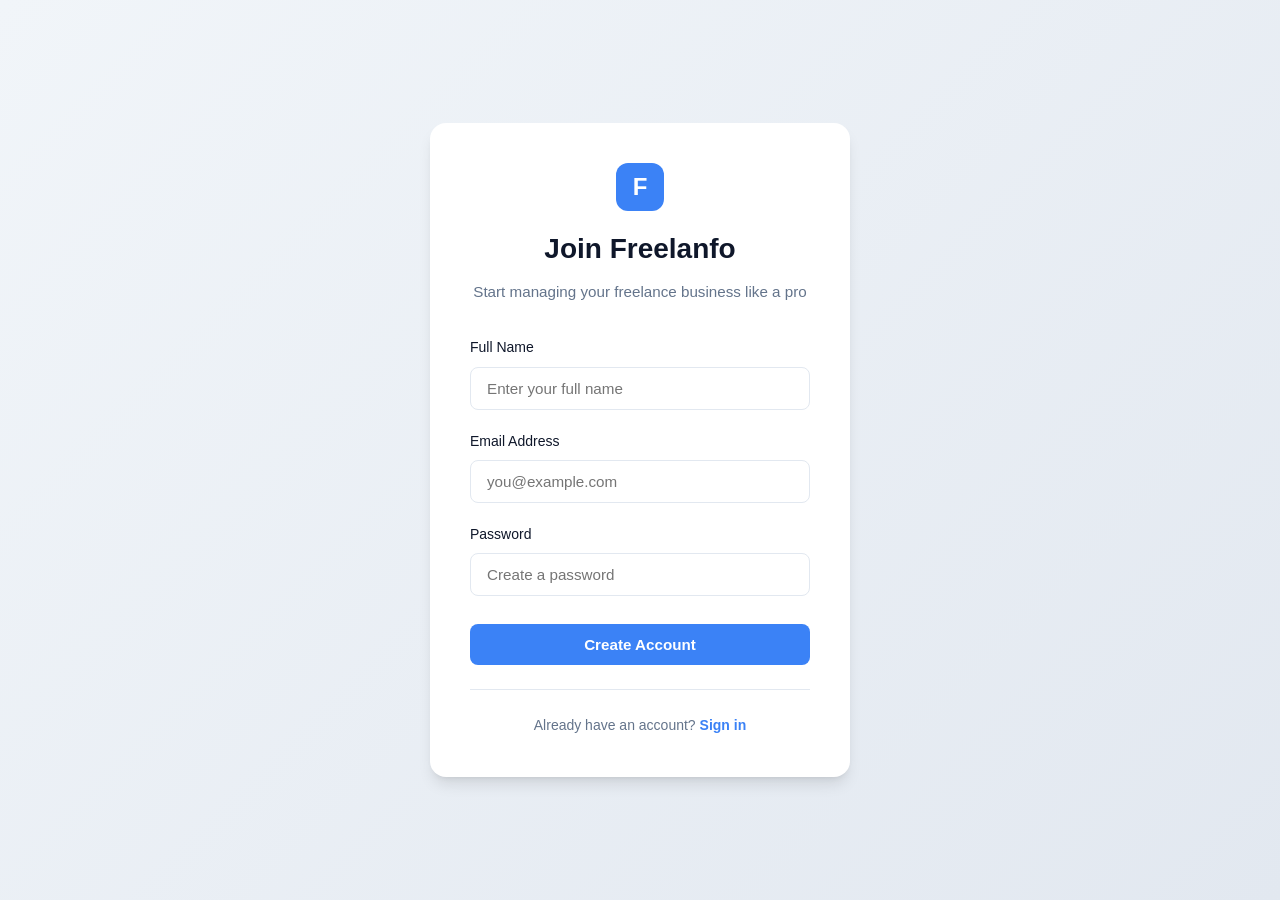
==== commit be9f2df6: "Update freelanfo.html" ====
--- a/freelanfo.html
+++ b/freelanfo.html
@@ -1,2337 +1,1560 @@
 <!DOCTYPE html>
 <html lang="en">
 <head>
-<meta charset="UTF-8">
-<meta name="viewport" content="width=device-width, initial-scale=1.0">
-<title>Freelanfo — Your Work, Unified</title>
-<link href="https://fonts.googleapis.com/css2?family=Syne:wght@400;500;600;700;800&family=DM+Sans:ital,opsz,wght@0,9..40,300;0,9..40,400;0,9..40,500;1,9..40,300&display=swap" rel="stylesheet">
-<style>
-  :root {
-    --bg: #0f0f11;
-    --surface: #16161a;
-    --surface2: #1e1e24;
-    --surface3: #252530;
-    --border: rgba(255,255,255,0.07);
-    --border-hover: rgba(255,255,255,0.14);
-    --text: #e8e8f0;
-    --text-muted: #7a7a8c;
-    --text-dim: #4a4a5a;
-    --accent: #6c63ff;
-    --accent-glow: rgba(108,99,255,0.18);
-    --accent-soft: rgba(108,99,255,0.12);
-    --green: #22c55e;
-    --green-soft: rgba(34,197,94,0.12);
-    --red: #ef4444;
-    --red-soft: rgba(239,68,68,0.12);
-    --amber: #f59e0b;
-    --amber-soft: rgba(245,158,11,0.12);
-    --blue: #3b82f6;
-    --blue-soft: rgba(59,130,246,0.12);
-    --radius: 12px;
-    --radius-sm: 8px;
-    --radius-lg: 18px;
-    --shadow: 0 4px 24px rgba(0,0,0,0.4);
-  }
-
-  * { margin:0; padding:0; box-sizing:border-box; }
-
-  html { scroll-behavior: smooth; }
-
-  body {
-    background: var(--bg);
-    color: var(--text);
-    font-family: 'DM Sans', sans-serif;
-    min-height: 100vh;
-    overflow-x: hidden;
-  }
-
-  /* LAYOUT */
-  .app { display: flex; height: 100vh; overflow: hidden; }
-
-  /* SIDEBAR */
-  .sidebar {
-    width: 240px;
-    flex-shrink: 0;
-    background: var(--surface);
-    border-right: 1px solid var(--border);
-    display: flex;
-    flex-direction: column;
-    padding: 0;
-    transition: width 0.3s ease;
-    z-index: 100;
-  }
-
-  .sidebar-logo {
-    padding: 24px 20px 20px;
-    border-bottom: 1px solid var(--border);
-    display: flex;
-    align-items: center;
-    gap: 10px;
-  }
-
-  .logo-mark {
-    width: 34px; height: 34px;
-    background: var(--accent);
-    border-radius: 9px;
-    display: flex; align-items: center; justify-content: center;
-    font-family: 'Syne', sans-serif;
-    font-weight: 800;
-    font-size: 16px;
-    color: #fff;
-    flex-shrink: 0;
-  }
-
-  .logo-text {
-    font-family: 'Syne', sans-serif;
-    font-weight: 700;
-    font-size: 18px;
-    letter-spacing: -0.3px;
-  }
-
-  .logo-text span { color: var(--accent); }
-
-  .sidebar-nav {
-    flex: 1;
-    padding: 16px 10px;
-    display: flex;
-    flex-direction: column;
-    gap: 2px;
-    overflow-y: auto;
-  }
-
-  .nav-section-label {
-    font-size: 10px;
-    font-weight: 600;
-    letter-spacing: 1.2px;
-    text-transform: uppercase;
-    color: var(--text-dim);
-    padding: 12px 10px 6px;
-  }
-
-  .nav-item {
-    display: flex;
-    align-items: center;
-    gap: 10px;
-    padding: 9px 12px;
-    border-radius: var(--radius-sm);
-    cursor: pointer;
-    transition: all 0.18s;
-    color: var(--text-muted);
-    font-size: 14px;
-    font-weight: 400;
-    position: relative;
-    user-select: none;
-  }
-
-  .nav-item:hover { background: var(--surface2); color: var(--text); }
-
-  .nav-item.active {
-    background: var(--accent-soft);
-    color: var(--accent);
-    font-weight: 500;
-  }
-
-  .nav-item .nav-icon { font-size: 16px; width: 20px; text-align: center; flex-shrink: 0; }
-
-  .nav-badge {
-    margin-left: auto;
-    background: var(--accent);
-    color: #fff;
-    font-size: 10px;
-    font-weight: 700;
-    padding: 1px 6px;
-    border-radius: 20px;
-    min-width: 18px;
-    text-align: center;
-  }
-
-  .sidebar-footer {
-    padding: 14px 10px;
-    border-top: 1px solid var(--border);
-  }
-
-  .user-chip {
-    display: flex;
-    align-items: center;
-    gap: 10px;
-    padding: 9px 10px;
-    border-radius: var(--radius-sm);
-    cursor: pointer;
-    transition: background 0.18s;
-  }
-
-  .user-chip:hover { background: var(--surface2); }
-
-  .avatar {
-    width: 30px; height: 30px;
-    border-radius: 50%;
-    background: linear-gradient(135deg, var(--accent), #a78bfa);
-    display: flex; align-items: center; justify-content: center;
-    font-size: 12px; font-weight: 700; color: #fff;
-    flex-shrink: 0;
-  }
-
-  .user-info { flex: 1; min-width: 0; }
-  .user-name { font-size: 13px; font-weight: 500; white-space: nowrap; overflow: hidden; text-overflow: ellipsis; }
-  .user-plan { font-size: 11px; color: var(--text-muted); }
-
-  /* MAIN */
-  .main {
-    flex: 1;
-    display: flex;
-    flex-direction: column;
-    overflow: hidden;
-    min-width: 0;
-  }
-
-  /* TOPBAR */
-  .topbar {
-    height: 60px;
-    border-bottom: 1px solid var(--border);
-    display: flex;
-    align-items: center;
-    padding: 0 24px;
-    gap: 16px;
-    flex-shrink: 0;
-    background: var(--surface);
-  }
-
-  .topbar-title {
-    font-family: 'Syne', sans-serif;
-    font-weight: 700;
-    font-size: 18px;
-    flex: 1;
-  }
-
-  .topbar-actions { display: flex; align-items: center; gap: 10px; }
-
-  .btn {
-    display: inline-flex;
-    align-items: center;
-    gap: 6px;
-    padding: 8px 16px;
-    border-radius: var(--radius-sm);
-    font-size: 13px;
-    font-weight: 500;
-    cursor: pointer;
-    border: none;
-    transition: all 0.18s;
-    font-family: 'DM Sans', sans-serif;
-    white-space: nowrap;
-  }
-
-  .btn-primary {
-    background: var(--accent);
-    color: #fff;
-  }
-  .btn-primary:hover { background: #7c74ff; transform: translateY(-1px); box-shadow: 0 4px 16px rgba(108,99,255,0.4); }
-
-  .btn-ghost {
-    background: transparent;
-    color: var(--text-muted);
-    border: 1px solid var(--border);
-  }
-  .btn-ghost:hover { background: var(--surface2); color: var(--text); border-color: var(--border-hover); }
-
-  .btn-danger {
-    background: var(--red-soft);
-    color: var(--red);
-    border: 1px solid rgba(239,68,68,0.2);
-  }
-  .btn-danger:hover { background: rgba(239,68,68,0.2); }
-
-  .btn-sm { padding: 5px 12px; font-size: 12px; }
-
-  .mobile-menu-btn {
-    display: none;
-    background: none;
-    border: none;
-    color: var(--text);
-    font-size: 22px;
-    cursor: pointer;
-    padding: 4px;
-  }
-
-  /* CONTENT */
-  .content {
-    flex: 1;
-    overflow-y: auto;
-    padding: 28px 28px;
-  }
-
-  /* PANELS */
-  .panel { display: none; }
-  .panel.active { display: block; }
-
-  /* STATS ROW */
-  .stats-grid {
-    display: grid;
-    grid-template-columns: repeat(4, 1fr);
-    gap: 16px;
-    margin-bottom: 24px;
-  }
-
-  .stat-card {
-    background: var(--surface);
-    border: 1px solid var(--border);
-    border-radius: var(--radius);
-    padding: 20px;
-    position: relative;
-    overflow: hidden;
-    transition: border-color 0.2s;
-  }
-
-  .stat-card:hover { border-color: var(--border-hover); }
-
-  .stat-card::before {
-    content: '';
-    position: absolute;
-    top: 0; left: 0; right: 0;
-    height: 2px;
-  }
-
-  .stat-card.green::before { background: var(--green); }
-  .stat-card.purple::before { background: var(--accent); }
-  .stat-card.amber::before { background: var(--amber); }
-  .stat-card.blue::before { background: var(--blue); }
-
-  .stat-label { font-size: 12px; color: var(--text-muted); font-weight: 500; margin-bottom: 8px; text-transform: uppercase; letter-spacing: 0.5px; }
-  .stat-value { font-family: 'Syne', sans-serif; font-size: 28px; font-weight: 700; margin-bottom: 4px; }
-  .stat-delta { font-size: 12px; color: var(--text-muted); }
-  .stat-delta.up { color: var(--green); }
-  .stat-delta.down { color: var(--red); }
-
-  /* CARDS */
-  .card {
-    background: var(--surface);
-    border: 1px solid var(--border);
-    border-radius: var(--radius);
-    overflow: hidden;
-    transition: border-color 0.2s;
-  }
-
-  .card:hover { border-color: var(--border-hover); }
-
-  .card-header {
-    padding: 18px 20px;
-    border-bottom: 1px solid var(--border);
-    display: flex;
-    align-items: center;
-    justify-content: space-between;
-    gap: 12px;
-  }
-
-  .card-title {
-    font-family: 'Syne', sans-serif;
-    font-size: 15px;
-    font-weight: 600;
-  }
-
-  .card-body { padding: 20px; }
-
-  /* GRID LAYOUTS */
-  .two-col { display: grid; grid-template-columns: 1fr 1fr; gap: 16px; }
-  .three-col { display: grid; grid-template-columns: 1fr 1fr 1fr; gap: 16px; }
-
-  /* TABLE */
-  .table { width: 100%; border-collapse: collapse; }
-  .table th {
-    font-size: 11px;
-    font-weight: 600;
-    text-transform: uppercase;
-    letter-spacing: 0.8px;
-    color: var(--text-dim);
-    padding: 10px 16px;
-    text-align: left;
-    border-bottom: 1px solid var(--border);
-  }
-  .table td {
-    padding: 12px 16px;
-    font-size: 13.5px;
-    border-bottom: 1px solid var(--border);
-    vertical-align: middle;
-  }
-  .table tr:last-child td { border-bottom: none; }
-  .table tr:hover td { background: var(--surface2); }
-
-  /* BADGES */
-  .badge {
-    display: inline-flex;
-    align-items: center;
-    gap: 4px;
-    padding: 3px 10px;
-    border-radius: 20px;
-    font-size: 11px;
-    font-weight: 600;
-    letter-spacing: 0.2px;
-  }
-
-  .badge-green { background: var(--green-soft); color: var(--green); }
-  .badge-red { background: var(--red-soft); color: var(--red); }
-  .badge-amber { background: var(--amber-soft); color: var(--amber); }
-  .badge-blue { background: var(--blue-soft); color: var(--blue); }
-  .badge-purple { background: var(--accent-soft); color: var(--accent); }
-  .badge-gray { background: rgba(255,255,255,0.06); color: var(--text-muted); }
-
-  /* PROGRESS */
-  .progress-bar {
-    height: 6px;
-    background: var(--surface3);
-    border-radius: 3px;
-    overflow: hidden;
-  }
-
-  .progress-fill {
-    height: 100%;
-    border-radius: 3px;
-    background: var(--accent);
-    transition: width 0.6s ease;
-  }
-
-  .progress-fill.green { background: var(--green); }
-  .progress-fill.amber { background: var(--amber); }
-
-  /* FORM ELEMENTS */
-  .form-group { margin-bottom: 16px; }
-  .form-label { font-size: 12px; font-weight: 500; color: var(--text-muted); display: block; margin-bottom: 6px; text-transform: uppercase; letter-spacing: 0.4px; }
-  .form-input {
-    width: 100%;
-    background: var(--surface2);
-    border: 1px solid var(--border);
-    border-radius: var(--radius-sm);
-    padding: 10px 14px;
-    font-size: 14px;
-    color: var(--text);
-    font-family: 'DM Sans', sans-serif;
-    transition: border-color 0.18s;
-    outline: none;
-  }
-  .form-input:focus { border-color: var(--accent); }
-  .form-input::placeholder { color: var(--text-dim); }
-  select.form-input { cursor: pointer; }
-  textarea.form-input { resize: vertical; min-height: 90px; }
-
-  .form-grid { display: grid; grid-template-columns: 1fr 1fr; gap: 14px; }
-
-  /* SEARCH BAR */
-  .search-bar {
-    position: relative;
-    flex: 1;
-    max-width: 280px;
-  }
-
-  .search-bar input {
-    width: 100%;
-    background: var(--surface2);
-    border: 1px solid var(--border);
-    border-radius: var(--radius-sm);
-    padding: 8px 12px 8px 36px;
-    font-size: 13px;
-    color: var(--text);
-    outline: none;
-    font-family: 'DM Sans', sans-serif;
-    transition: border-color 0.18s;
-  }
-
-  .search-bar input:focus { border-color: var(--accent); }
-  .search-bar input::placeholder { color: var(--text-dim); }
-
-  .search-bar::before {
-    content: '⌕';
-    position: absolute;
-    left: 11px;
-    top: 50%;
-    transform: translateY(-50%);
-    color: var(--text-dim);
-    font-size: 16px;
-    pointer-events: none;
-  }
-
-  /* TIMER */
-  .timer-display {
-    font-family: 'Syne', sans-serif;
-    font-size: 52px;
-    font-weight: 700;
-    text-align: center;
-    letter-spacing: -2px;
-    padding: 30px 0 24px;
-  }
-
-  .timer-controls { display: flex; justify-content: center; gap: 10px; margin-bottom: 24px; }
-
-  .timer-btn {
-    width: 50px; height: 50px;
-    border-radius: 50%;
-    border: none;
-    font-size: 20px;
-    cursor: pointer;
-    transition: all 0.18s;
-    display: flex; align-items: center; justify-content: center;
-  }
-
-  .timer-btn.play { background: var(--accent); color: #fff; }
-  .timer-btn.play:hover { background: #7c74ff; transform: scale(1.05); }
-  .timer-btn.stop { background: var(--surface3); color: var(--text); }
-  .timer-btn.stop:hover { background: var(--red-soft); color: var(--red); }
-  .timer-btn.reset { background: var(--surface3); color: var(--text-muted); }
-  .timer-btn.reset:hover { background: var(--surface2); color: var(--text); }
-
-  /* INVOICES SPECIFIC */
-  .invoice-total {
-    font-family: 'Syne', sans-serif;
-    font-size: 22px;
-    font-weight: 700;
-  }
-
-  /* CLIENT CARD */
-  .client-card {
-    background: var(--surface);
-    border: 1px solid var(--border);
-    border-radius: var(--radius);
-    padding: 18px;
-    transition: all 0.2s;
-    cursor: pointer;
-  }
-  .client-card:hover { border-color: var(--border-hover); transform: translateY(-2px); box-shadow: var(--shadow); }
-
-  .client-avatar {
-    width: 42px; height: 42px;
-    border-radius: 12px;
-    display: flex; align-items: center; justify-content: center;
-    font-size: 18px;
-    margin-bottom: 12px;
-  }
-
-  /* PIPELINE */
-  .pipeline { display: grid; grid-template-columns: repeat(4, 1fr); gap: 14px; }
-
-  .pipeline-col {
-    background: var(--surface2);
-    border-radius: var(--radius);
-    padding: 14px;
-    min-height: 300px;
-  }
-
-  .pipeline-col-header {
-    display: flex;
-    align-items: center;
-    justify-content: space-between;
-    margin-bottom: 12px;
-    padding-bottom: 10px;
-    border-bottom: 1px solid var(--border);
-  }
-
-  .pipeline-col-title { font-size: 12px; font-weight: 700; text-transform: uppercase; letter-spacing: 0.8px; }
-
-  .pipeline-card {
-    background: var(--surface);
-    border: 1px solid var(--border);
-    border-radius: var(--radius-sm);
-    padding: 12px;
-    margin-bottom: 8px;
-    cursor: pointer;
-    transition: all 0.18s;
-  }
-  .pipeline-card:hover { border-color: var(--accent); transform: translateX(2px); }
-  .pipeline-card-title { font-size: 13px; font-weight: 500; margin-bottom: 6px; }
-  .pipeline-card-meta { font-size: 11px; color: var(--text-muted); display: flex; justify-content: space-between; }
-
-  /* CHART BARS */
-  .chart-bars {
-    display: flex;
-    align-items: flex-end;
-    gap: 8px;
-    height: 120px;
-    padding: 0 4px;
-  }
-
-  .chart-bar-wrap { flex: 1; display: flex; flex-direction: column; align-items: center; gap: 6px; }
-  .chart-bar {
-    width: 100%;
-    background: var(--accent-soft);
-    border-radius: 4px 4px 0 0;
-    transition: height 0.6s ease;
-    cursor: pointer;
-    position: relative;
-  }
-  .chart-bar:hover { background: var(--accent); }
-  .chart-bar-label { font-size: 10px; color: var(--text-dim); }
-
-  /* NOTIFICATIONS DOT */
-  .notif-dot {
-    width: 8px; height: 8px;
-    border-radius: 50%;
-    background: var(--accent);
-    position: absolute;
-    top: 6px; right: 6px;
-  }
-
-  /* SIGNUP SCREEN */
-  .signup-screen {
-    position: fixed;
-    inset: 0;
-    background: var(--bg);
-    z-index: 9000;
-    display: flex;
-    align-items: center;
-    justify-content: center;
-    padding: 20px;
-  }
-
-  .signup-box {
-    width: 100%;
-    max-width: 420px;
-    animation: modalIn 0.35s ease;
-  }
-
-  .signup-logo {
-    display: flex;
-    align-items: center;
-    gap: 12px;
-    margin-bottom: 40px;
-  }
-
-  .signup-logo .logo-mark { width: 40px; height: 40px; font-size: 20px; }
-  .signup-logo .logo-text { font-size: 22px; }
-
-  .signup-headline {
-    font-family: 'Syne', sans-serif;
-    font-size: 28px;
-    font-weight: 800;
-    line-height: 1.2;
-    margin-bottom: 8px;
-    letter-spacing: -0.5px;
-  }
-
-  .signup-sub {
-    font-size: 14px;
-    color: var(--text-muted);
-    margin-bottom: 32px;
-  }
-
-  .signup-field {
-    margin-bottom: 14px;
-  }
-
-  .signup-field label {
-    display: block;
-    font-size: 12px;
-    font-weight: 600;
-    text-transform: uppercase;
-    letter-spacing: 0.5px;
-    color: var(--text-muted);
-    margin-bottom: 7px;
-  }
-
-  .signup-field input {
-    width: 100%;
-    background: var(--surface);
-    border: 1px solid var(--border);
-    border-radius: var(--radius-sm);
-    padding: 13px 16px;
-    font-size: 15px;
-    color: var(--text);
-    font-family: 'DM Sans', sans-serif;
-    outline: none;
-    transition: border-color 0.2s, box-shadow 0.2s;
-  }
-
-  .signup-field input:focus {
-    border-color: var(--accent);
-    box-shadow: 0 0 0 3px var(--accent-soft);
-  }
-
-  .signup-field input::placeholder { color: var(--text-dim); }
-
-  .signup-btn {
-    width: 100%;
-    padding: 14px;
-    background: var(--accent);
-    color: #fff;
-    border: none;
-    border-radius: var(--radius-sm);
-    font-size: 15px;
-    font-weight: 600;
-    font-family: 'Syne', sans-serif;
-    cursor: pointer;
-    margin-top: 8px;
-    transition: all 0.2s;
-    letter-spacing: 0.2px;
-  }
-
-  .signup-btn:hover {
-    background: #7c74ff;
-    transform: translateY(-1px);
-    box-shadow: 0 6px 20px rgba(108,99,255,0.4);
-  }
-
-  .signup-btn:active { transform: translateY(0); }
-
-  .signup-divider {
-    display: flex;
-    align-items: center;
-    gap: 12px;
-    margin: 20px 0;
-    color: var(--text-dim);
-    font-size: 12px;
-  }
-
-  .signup-divider::before,
-  .signup-divider::after {
-    content: '';
-    flex: 1;
-    height: 1px;
-    background: var(--border);
-  }
-
-  .signup-footer {
-    text-align: center;
-    font-size: 12px;
-    color: var(--text-dim);
-    margin-top: 20px;
-  }
-
-  .signup-footer span { color: var(--accent); cursor: pointer; }
-
-  .signup-error {
-    background: var(--red-soft);
-    border: 1px solid rgba(239,68,68,0.25);
-    color: var(--red);
-    border-radius: var(--radius-sm);
-    padding: 10px 14px;
-    font-size: 13px;
-    margin-bottom: 14px;
-    display: none;
-  }
-
-  /* SCROLLBAR */
-  ::-webkit-scrollbar { width: 5px; height: 5px; }
-  ::-webkit-scrollbar-track { background: transparent; }
-  ::-webkit-scrollbar-thumb { background: var(--surface3); border-radius: 4px; }
-
-  /* MODAL */
-  .modal-overlay {
-    display: none;
-    position: fixed; inset: 0;
-    background: rgba(0,0,0,0.7);
-    z-index: 1000;
-    align-items: center;
-    justify-content: center;
-    padding: 20px;
-    backdrop-filter: blur(4px);
-  }
-  .modal-overlay.open { display: flex; }
-
-  .modal {
-    background: var(--surface);
-    border: 1px solid var(--border);
-    border-radius: var(--radius-lg);
-    padding: 28px;
-    width: 100%;
-    max-width: 520px;
-    max-height: 90vh;
-    overflow-y: auto;
-    animation: modalIn 0.22s ease;
-  }
-
-  @keyframes modalIn {
-    from { opacity: 0; transform: translateY(16px) scale(0.97); }
-    to { opacity: 1; transform: translateY(0) scale(1); }
-  }
-
-  .modal-title {
-    font-family: 'Syne', sans-serif;
-    font-size: 18px;
-    font-weight: 700;
-    margin-bottom: 20px;
-  }
-
-  .modal-actions { display: flex; justify-content: flex-end; gap: 10px; margin-top: 24px; }
-
-  /* TABS */
-  .tabs { display: flex; gap: 2px; background: var(--surface2); border-radius: var(--radius-sm); padding: 3px; margin-bottom: 20px; }
-
-  .tab {
-    flex: 1;
-    padding: 8px 12px;
-    font-size: 13px;
-    font-weight: 500;
-    border-radius: 6px;
-    cursor: pointer;
-    text-align: center;
-    color: var(--text-muted);
-    transition: all 0.18s;
-    border: none;
-    background: none;
-    font-family: 'DM Sans', sans-serif;
-  }
-
-  .tab.active { background: var(--surface); color: var(--text); box-shadow: 0 1px 4px rgba(0,0,0,0.3); }
-
-  /* TIMELINE */
-  .timeline { position: relative; padding-left: 22px; }
-  .timeline::before { content: ''; position: absolute; left: 6px; top: 0; bottom: 0; width: 1px; background: var(--border); }
-
-  .timeline-item { position: relative; margin-bottom: 18px; }
-  .timeline-item::before {
-    content: '';
-    position: absolute;
-    left: -18px; top: 4px;
-    width: 8px; height: 8px;
-    border-radius: 50%;
-    background: var(--accent);
-    border: 2px solid var(--surface);
-  }
-  .timeline-time { font-size: 11px; color: var(--text-dim); margin-bottom: 2px; }
-  .timeline-text { font-size: 13px; color: var(--text-muted); }
-  .timeline-text strong { color: var(--text); }
-
-  /* RESPONSIVE */
-  @media (max-width: 1100px) {
-    .stats-grid { grid-template-columns: repeat(2, 1fr); }
-    .pipeline { grid-template-columns: repeat(2, 1fr); }
-  }
-
-  @media (max-width: 900px) {
-    .sidebar { position: fixed; left: -240px; top: 0; bottom: 0; transition: left 0.3s ease; }
-    .sidebar.open { left: 0; box-shadow: 4px 0 30px rgba(0,0,0,0.5); }
-    .mobile-menu-btn { display: block; }
-    .two-col, .three-col { grid-template-columns: 1fr; }
-    .form-grid { grid-template-columns: 1fr; }
-    .pipeline { grid-template-columns: 1fr 1fr; }
-  }
-
-  @media (max-width: 600px) {
-    .content { padding: 16px; }
-    .stats-grid { grid-template-columns: 1fr 1fr; }
-    .pipeline { grid-template-columns: 1fr; }
-    .topbar { padding: 0 16px; }
-    .timer-display { font-size: 38px; }
-    .table { font-size: 12px; }
-    .table th, .table td { padding: 10px 10px; }
-  }
-
-  /* EMPTY STATE */
-  .empty-state {
-    text-align: center;
-    padding: 48px 20px;
-    color: var(--text-muted);
-  }
-  .empty-state .empty-icon { font-size: 42px; margin-bottom: 12px; }
-  .empty-state p { font-size: 14px; }
-
-  /* INCOME LINE MINI */
-  .income-line {
-    display: flex;
-    align-items: center;
-    justify-content: space-between;
-    padding: 10px 0;
-    border-bottom: 1px solid var(--border);
-    font-size: 13.5px;
-  }
-  .income-line:last-child { border-bottom: none; }
-  .income-line .label { color: var(--text-muted); }
-  .income-line .amount { font-weight: 600; }
-
-  /* OVERLAY for mobile sidebar */
-  .sidebar-overlay {
-    display: none;
-    position: fixed;
-    inset: 0;
-    background: rgba(0,0,0,0.5);
-    z-index: 99;
-  }
-  .sidebar-overlay.open { display: block; }
-
-  .tag {
-    display: inline-block;
-    padding: 2px 8px;
-    border-radius: 4px;
-    font-size: 11px;
-    font-weight: 500;
-    background: var(--surface3);
-    color: var(--text-muted);
-    margin-right: 4px;
-    margin-bottom: 4px;
-  }
-
-  .divider { height: 1px; background: var(--border); margin: 20px 0; }
-
-  /* Toast */
-  .toast-container { position: fixed; bottom: 24px; right: 24px; z-index: 9999; display: flex; flex-direction: column; gap: 8px; }
-  .toast {
-    background: var(--surface2);
-    border: 1px solid var(--border);
-    border-left: 3px solid var(--accent);
-    border-radius: var(--radius-sm);
-    padding: 12px 18px;
-    font-size: 13.5px;
-    min-width: 200px;
-    max-width: 300px;
-    animation: toastIn 0.22s ease;
-    box-shadow: var(--shadow);
-  }
-  .toast.green { border-left-color: var(--green); }
-  .toast.red { border-left-color: var(--red); }
-  @keyframes toastIn { from { opacity: 0; transform: translateX(20px); } to { opacity: 1; transform: translateX(0); } }
-
-</style>
+    <meta charset="UTF-8">
+    <meta name="viewport" content="width=device-width, initial-scale=1.0">
+    <title>Freelanfo - All-in-One Freelance Management Platform</title>
+    <style>
+        * {
+            margin: 0;
+            padding: 0;
+            box-sizing: border-box;
+        }
+
+        :root {
+            --primary: #0f172a;
+            --primary-light: #1e293b;
+            --accent: #3b82f6;
+            --accent-hover: #2563eb;
+            --success: #10b981;
+            --warning: #f59e0b;
+            --danger: #ef4444;
+            --bg: #f8fafc;
+            --surface: #ffffff;
+            --text: #0f172a;
+            --text-muted: #64748b;
+            --border: #e2e8f0;
+            --shadow: 0 1px 3px 0 rgb(0 0 0 / 0.1), 0 1px 2px -1px rgb(0 0 0 / 0.1);
+            --shadow-lg: 0 10px 15px -3px rgb(0 0 0 / 0.1), 0 4px 6px -4px rgb(0 0 0 / 0.1);
+        }
+
+        body {
+            font-family: -apple-system, BlinkMacSystemFont, 'Segoe UI', Roboto, 'Helvetica Neue', Arial, sans-serif;
+            background: var(--bg);
+            color: var(--text);
+            line-height: 1.6;
+            overflow-x: hidden;
+        }
+
+        /* Auth Screens */
+        .auth-container {
+            min-height: 100vh;
+            display: flex;
+            align-items: center;
+            justify-content: center;
+            background: linear-gradient(135deg, #f1f5f9 0%, #e2e8f0 100%);
+            padding: 1rem;
+        }
+
+        .auth-box {
+            background: var(--surface);
+            padding: 2.5rem;
+            border-radius: 16px;
+            box-shadow: var(--shadow-lg);
+            width: 100%;
+            max-width: 420px;
+            animation: slideUp 0.5s ease;
+        }
+
+        @keyframes slideUp {
+            from {
+                opacity: 0;
+                transform: translateY(20px);
+            }
+            to {
+                opacity: 1;
+                transform: translateY(0);
+            }
+        }
+
+        .auth-logo {
+            text-align: center;
+            margin-bottom: 2rem;
+        }
+
+        .auth-logo .logo-icon {
+            width: 48px;
+            height: 48px;
+            background: var(--accent);
+            border-radius: 12px;
+            display: inline-flex;
+            align-items: center;
+            justify-content: center;
+            color: white;
+            font-weight: bold;
+            font-size: 1.5rem;
+            margin-bottom: 1rem;
+        }
+
+        .auth-logo h1 {
+            font-size: 1.75rem;
+            color: var(--primary);
+            margin-bottom: 0.5rem;
+        }
+
+        .auth-logo p {
+            color: var(--text-muted);
+            font-size: 0.95rem;
+        }
+
+        .form-group {
+            margin-bottom: 1.25rem;
+        }
+
+        .form-label {
+            display: block;
+            margin-bottom: 0.5rem;
+            font-weight: 500;
+            font-size: 0.875rem;
+            color: var(--text);
+        }
+
+        .form-input {
+            width: 100%;
+            padding: 0.75rem 1rem;
+            border: 1px solid var(--border);
+            border-radius: 8px;
+            font-size: 0.95rem;
+            transition: all 0.2s;
+            background: var(--surface);
+        }
+
+        .form-input:focus {
+            outline: none;
+            border-color: var(--accent);
+            box-shadow: 0 0 0 3px rgba(59, 130, 246, 0.1);
+        }
+
+        .btn {
+            padding: 0.75rem 1.5rem;
+            border-radius: 8px;
+            border: none;
+            font-weight: 600;
+            cursor: pointer;
+            transition: all 0.2s;
+            font-size: 0.95rem;
+            display: inline-flex;
+            align-items: center;
+            justify-content: center;
+            gap: 0.5rem;
+            width: 100%;
+        }
+
+        .btn-primary {
+            background: var(--accent);
+            color: white;
+        }
+
+        .btn-primary:hover {
+            background: var(--accent-hover);
+            transform: translateY(-1px);
+            box-shadow: var(--shadow-lg);
+        }
+
+        .btn-secondary {
+            background: transparent;
+            color: var(--text);
+            border: 1px solid var(--border);
+        }
+
+        .btn-secondary:hover {
+            background: var(--bg);
+        }
+
+        .auth-footer {
+            text-align: center;
+            margin-top: 1.5rem;
+            padding-top: 1.5rem;
+            border-top: 1px solid var(--border);
+            font-size: 0.875rem;
+            color: var(--text-muted);
+        }
+
+        .auth-footer a {
+            color: var(--accent);
+            text-decoration: none;
+            font-weight: 600;
+            cursor: pointer;
+        }
+
+        .auth-footer a:hover {
+            text-decoration: underline;
+        }
+
+        .error-message {
+            color: var(--danger);
+            font-size: 0.875rem;
+            margin-top: 0.5rem;
+            display: none;
+        }
+
+        .error-message.show {
+            display: block;
+        }
+
+        /* Navigation */
+        .navbar {
+            background: var(--surface);
+            border-bottom: 1px solid var(--border);
+            position: fixed;
+            top: 0;
+            width: 100%;
+            z-index: 1000;
+            padding: 0 1.5rem;
+            display: none;
+        }
+
+        .nav-container {
+            max-width: 1400px;
+            margin: 0 auto;
+            display: flex;
+            justify-content: space-between;
+            align-items: center;
+            height: 64px;
+        }
+
+        .logo {
+            font-size: 1.5rem;
+            font-weight: 700;
+            color: var(--primary);
+            display: flex;
+            align-items: center;
+            gap: 0.5rem;
+        }
+
+        .logo-icon {
+            width: 32px;
+            height: 32px;
+            background: var(--accent);
+            border-radius: 8px;
+            display: flex;
+            align-items: center;
+            justify-content: center;
+            color: white;
+            font-weight: bold;
+        }
+
+        .nav-links {
+            display: none;
+            gap: 2rem;
+            align-items: center;
+        }
+
+        .nav-links a {
+            text-decoration: none;
+            color: var(--text-muted);
+            font-weight: 500;
+            transition: color 0.2s;
+            font-size: 0.9rem;
+        }
+
+        .nav-links a:hover, .nav-links a.active {
+            color: var(--accent);
+        }
+
+        .nav-right {
+            display: flex;
+            align-items: center;
+            gap: 1rem;
+        }
+
+        .mobile-menu-btn {
+            display: block;
+            background: none;
+            border: none;
+            font-size: 1.5rem;
+            cursor: pointer;
+            color: var(--text);
+        }
+
+        /* Layout */
+        .app-container {
+            display: none;
+            margin-top: 64px;
+            min-height: calc(100vh - 64px);
+        }
+
+        /* Sidebar */
+        .sidebar {
+            width: 260px;
+            background: var(--surface);
+            border-right: 1px solid var(--border);
+            position: fixed;
+            height: calc(100vh - 64px);
+            overflow-y: auto;
+            transform: translateX(-100%);
+            transition: transform 0.3s;
+            z-index: 100;
+        }
+
+        .sidebar.open {
+            transform: translateX(0);
+        }
+
+        .sidebar-section {
+            padding: 1.5rem 1rem;
+            border-bottom: 1px solid var(--border);
+        }
+
+        .sidebar-title {
+            font-size: 0.75rem;
+            text-transform: uppercase;
+            letter-spacing: 0.05em;
+            color: var(--text-muted);
+            margin-bottom: 0.75rem;
+            font-weight: 600;
+        }
+
+        .nav-item {
+            display: flex;
+            align-items: center;
+            gap: 0.75rem;
+            padding: 0.625rem 0.75rem;
+            border-radius: 6px;
+            cursor: pointer;
+            transition: all 0.2s;
+            margin-bottom: 0.25rem;
+            color: var(--text-muted);
+            text-decoration: none;
+            font-size: 0.9rem;
+        }
+
+        .nav-item:hover, .nav-item.active {
+            background: var(--bg);
+            color: var(--accent);
+        }
+
+        .nav-item.active {
+            background: #eff6ff;
+            font-weight: 500;
+        }
+
+        .nav-icon {
+            width: 20px;
+            height: 20px;
+            opacity: 0.7;
+        }
+
+        .badge {
+            margin-left: auto;
+            background: var(--accent);
+            color: white;
+            font-size: 0.75rem;
+            padding: 0.125rem 0.5rem;
+            border-radius: 9999px;
+            font-weight: 600;
+        }
+
+        /* Main Content */
+        .main-content {
+            flex: 1;
+            margin-left: 0;
+            padding: 1.5rem;
+            max-width: 100%;
+        }
+
+        .page-header {
+            margin-bottom: 2rem;
+        }
+
+        .page-title {
+            font-size: 1.875rem;
+            font-weight: 700;
+            color: var(--primary);
+            margin-bottom: 0.5rem;
+        }
+
+        .page-subtitle {
+            color: var(--text-muted);
+        }
+
+        /* Stats Grid */
+        .stats-grid {
+            display: grid;
+            grid-template-columns: repeat(1, 1fr);
+            gap: 1rem;
+            margin-bottom: 2rem;
+        }
+
+        .stat-card {
+            background: var(--surface);
+            padding: 1.5rem;
+            border-radius: 12px;
+            border: 1px solid var(--border);
+            transition: transform 0.2s, box-shadow 0.2s;
+        }
+
+        .stat-card:hover {
+            transform: translateY(-2px);
+            box-shadow: var(--shadow-lg);
+        }
+
+        .stat-header {
+            display: flex;
+            justify-content: space-between;
+            align-items: start;
+            margin-bottom: 0.75rem;
+        }
+
+        .stat-label {
+            font-size: 0.875rem;
+            color: var(--text-muted);
+            font-weight: 500;
+        }
+
+        .stat-icon {
+            width: 40px;
+            height: 40px;
+            border-radius: 8px;
+            display: flex;
+            align-items: center;
+            justify-content: center;
+            font-size: 1.25rem;
+        }
+
+        .stat-icon.blue { background: #eff6ff; }
+        .stat-icon.green { background: #ecfdf5; }
+        .stat-icon.orange { background: #fff7ed; }
+        .stat-icon.red { background: #fef2f2; }
+
+        .stat-value {
+            font-size: 1.875rem;
+            font-weight: 700;
+            color: var(--primary);
+            margin-bottom: 0.25rem;
+        }
+
+        .stat-change {
+            font-size: 0.875rem;
+            color: var(--text-muted);
+        }
+
+        /* Content Grid */
+        .content-grid {
+            display: grid;
+            grid-template-columns: 1fr;
+            gap: 1.5rem;
+        }
+
+        .card {
+            background: var(--surface);
+            border-radius: 12px;
+            border: 1px solid var(--border);
+            overflow: hidden;
+        }
+
+        .card-header {
+            padding: 1.25rem;
+            border-bottom: 1px solid var(--border);
+            display: flex;
+            justify-content: space-between;
+            align-items: center;
+        }
+
+        .card-title {
+            font-weight: 600;
+            font-size: 1.125rem;
+        }
+
+        .card-body {
+            padding: 1.25rem;
+        }
+
+        .empty-state {
+            text-align: center;
+            padding: 3rem 1.5rem;
+            color: var(--text-muted);
+        }
+
+        .empty-state-icon {
+            font-size: 3rem;
+            margin-bottom: 1rem;
+            opacity: 0.5;
+        }
+
+        .empty-state h3 {
+            font-size: 1.125rem;
+            color: var(--text);
+            margin-bottom: 0.5rem;
+        }
+
+        /* Project Board */
+        .board {
+            display: flex;
+            gap: 1rem;
+            overflow-x: auto;
+            padding-bottom: 1rem;
+        }
+
+        .board-column {
+            min-width: 280px;
+            background: var(--bg);
+            border-radius: 8px;
+            padding: 1rem;
+        }
+
+        .board-header {
+            display: flex;
+            justify-content: space-between;
+            align-items: center;
+            margin-bottom: 1rem;
+            font-weight: 600;
+            font-size: 0.9rem;
+        }
+
+        .board-count {
+            background: var(--border);
+            padding: 0.125rem 0.5rem;
+            border-radius: 9999px;
+            font-size: 0.75rem;
+        }
+
+        .task-card {
+            background: var(--surface);
+            padding: 1rem;
+            border-radius: 6px;
+            border: 1px solid var(--border);
+            margin-bottom: 0.75rem;
+            cursor: pointer;
+            transition: all 0.2s;
+        }
+
+        .task-card:hover {
+            box-shadow: var(--shadow);
+            transform: translateY(-1px);
+        }
+
+        .task-title {
+            font-weight: 500;
+            margin-bottom: 0.5rem;
+            font-size: 0.9rem;
+        }
+
+        .task-meta {
+            display: flex;
+            justify-content: space-between;
+            align-items: center;
+            font-size: 0.75rem;
+            color: var(--text-muted);
+        }
+
+        .task-tag {
+            padding: 0.125rem 0.5rem;
+            border-radius: 4px;
+            font-size: 0.75rem;
+            font-weight: 500;
+        }
+
+        /* Time Tracker */
+        .timer-display {
+            text-align: center;
+            padding: 2rem;
+            background: var(--bg);
+            border-radius: 8px;
+            margin-bottom: 1.5rem;
+        }
+
+        .timer-time {
+            font-size: 3rem;
+            font-weight: 700;
+            font-variant-numeric: tabular-nums;
+            color: var(--primary);
+            font-family: 'Courier New', monospace;
+        }
+
+        .timer-controls {
+            display: flex;
+            gap: 1rem;
+            justify-content: center;
+            margin-top: 1rem;
+        }
+
+        .timer-btn {
+            width: 48px;
+            height: 48px;
+            border-radius: 50%;
+            border: none;
+            cursor: pointer;
+            display: flex;
+            align-items: center;
+            justify-content: center;
+            font-size: 1.25rem;
+            transition: all 0.2s;
+        }
+
+        .timer-btn.play {
+            background: var(--success);
+            color: white;
+        }
+
+        .timer-btn.pause {
+            background: var(--warning);
+            color: white;
+        }
+
+        .timer-btn.stop {
+            background: var(--danger);
+            color: white;
+        }
+
+        .timer-btn:hover {
+            transform: scale(1.1);
+        }
+
+        /* Modal */
+        .modal-overlay {
+            position: fixed;
+            top: 0;
+            left: 0;
+            right: 0;
+            bottom: 0;
+            background: rgba(0,0,0,0.5);
+            display: none;
+            align-items: center;
+            justify-content: center;
+            z-index: 2000;
+            padding: 1rem;
+        }
+
+        .modal-overlay.active {
+            display: flex;
+        }
+
+        .modal {
+            background: var(--surface);
+            border-radius: 12px;
+            width: 100%;
+            max-width: 500px;
+            max-height: 90vh;
+            overflow-y: auto;
+            animation: slideIn 0.3s;
+        }
+
+        @keyframes slideIn {
+            from {
+                opacity: 0;
+                transform: translateY(-20px);
+            }
+            to {
+                opacity: 1;
+                transform: translateY(0);
+            }
+        }
+
+        .modal-header {
+            padding: 1.5rem;
+            border-bottom: 1px solid var(--border);
+            display: flex;
+            justify-content: space-between;
+            align-items: center;
+        }
+
+        .modal-title {
+            font-size: 1.25rem;
+            font-weight: 600;
+        }
+
+        .modal-close {
+            background: none;
+            border: none;
+            font-size: 1.5rem;
+            cursor: pointer;
+            color: var(--text-muted);
+            width: 32px;
+            height: 32px;
+            display: flex;
+            align-items: center;
+            justify-content: center;
+            border-radius: 6px;
+        }
+
+        .modal-close:hover {
+            background: var(--bg);
+        }
+
+        .modal-body {
+            padding: 1.5rem;
+        }
+
+        .form-select {
+            width: 100%;
+            padding: 0.625rem;
+            border: 1px solid var(--border);
+            border-radius: 6px;
+            font-size: 0.9rem;
+            background: var(--surface);
+        }
+
+        /* User Profile Display */
+        .user-profile {
+            display: flex;
+            align-items: center;
+            gap: 0.75rem;
+            cursor: pointer;
+            padding: 0.5rem;
+            border-radius: 8px;
+            transition: background 0.2s;
+        }
+
+        .user-profile:hover {
+            background: var(--bg);
+        }
+
+        .user-avatar {
+            width: 32px;
+            height: 32px;
+            background: var(--accent);
+            border-radius: 50%;
+            display: flex;
+            align-items: center;
+            justify-content: center;
+            color: white;
+            font-weight: 600;
+            font-size: 0.875rem;
+        }
+
+        .user-info {
+            display: none;
+        }
+
+        .user-name {
+            font-weight: 600;
+            font-size: 0.875rem;
+        }
+
+        .user-email {
+            font-size: 0.75rem;
+            color: var(--text-muted);
+        }
+
+        /* Responsive */
+        @media (min-width: 768px) {
+            .nav-links {
+                display: flex;
+            }
+
+            .mobile-menu-btn {
+                display: none;
+            }
+
+            .sidebar {
+                transform: translateX(0);
+                position: relative;
+                height: auto;
+            }
+
+            .main-content {
+                margin-left: 0;
+            }
+
+            .stats-grid {
+                grid-template-columns: repeat(2, 1fr);
+            }
+
+            .content-grid {
+                grid-template-columns: repeat(2, 1fr);
+            }
+
+            .content-grid .card:first-child {
+                grid-column: 1 / -1;
+            }
+
+            .user-info {
+                display: block;
+            }
+        }
+
+        @media (min-width: 1024px) {
+            .sidebar {
+                position: fixed;
+                transform: translateX(0);
+            }
+
+            .main-content {
+                margin-left: 260px;
+            }
+
+            .stats-grid {
+                grid-template-columns: repeat(4, 1fr);
+            }
+
+            .content-grid {
+                grid-template-columns: 2fr 1fr;
+            }
+
+            .content-grid .card:first-child {
+                grid-column: span 2;
+            }
+        }
+
+        /* Utility Classes */
+        .hidden {
+            display: none !important;
+        }
+
+        /* Scrollbar */
+        ::-webkit-scrollbar {
+            width: 8px;
+            height: 8px;
+        }
+
+        ::-webkit-scrollbar-track {
+            background: var(--bg);
+        }
+
+        ::-webkit-scrollbar-thumb {
+            background: var(--border);
+            border-radius: 4px;
+        }
+
+        ::-webkit-scrollbar-thumb:hover {
+            background: var(--text-muted);
+        }
+    </style>
 </head>
 <body>
 
-<!-- SIGNUP SCREEN -->
-<div class="signup-screen" id="signupScreen">
-  <div class="signup-box">
-    <div class="signup-logo">
-      <div class="logo-mark">F</div>
-      <div class="logo-text">Freel<span>anfo</span></div>
+    <!-- Sign Up Screen -->
+    <div class="auth-container" id="signupScreen">
+        <div class="auth-box">
+            <div class="auth-logo">
+                <div class="logo-icon">F</div>
+                <h1>Join Freelanfo</h1>
+                <p>Start managing your freelance business like a pro</p>
+            </div>
+
+            <form id="signupForm" onsubmit="handleSignup(event)">
+                <div class="form-group">
+                    <label class="form-label">Full Name</label>
+                    <input type="text" class="form-input" id="userName" placeholder="Enter your full name" required>
+                    <div class="error-message" id="nameError">Please enter your name</div>
+                </div>
+
+                <div class="form-group">
+                    <label class="form-label">Email Address</label>
+                    <input type="email" class="form-input" id="userEmail" placeholder="you@example.com" required>
+                    <div class="error-message" id="emailError">Please enter a valid email</div>
+                </div>
+
+                <div class="form-group">
+                    <label class="form-label">Password</label>
+                    <input type="password" class="form-input" id="userPassword" placeholder="Create a password" required minlength="6">
+                    <div class="error-message" id="passwordError">Password must be at least 6 characters</div>
+                </div>
+
+                <button type="submit" class="btn btn-primary" style="margin-top: 0.5rem;">
+                    Create Account
+                </button>
+            </form>
+
+            <div class="auth-footer">
+                Already have an account? <a onclick="showLogin()">Sign in</a>
+            </div>
+        </div>
     </div>
-    <div class="signup-headline">Your freelance<br>work, unified.</div>
-    <div class="signup-sub">Create your free account and take control of every project, invoice, and client — all in one place.</div>
-
-    <div class="signup-error" id="signupError"></div>
-
-    <div class="signup-field">
-      <label>Full Name</label>
-      <input type="text" id="signupName" placeholder="e.g. Alex Karim" autocomplete="name" onkeydown="if(event.key==='Enter')document.getElementById('signupEmail').focus()">
+
+    <!-- Login Screen -->
+    <div class="auth-container hidden" id="loginScreen">
+        <div class="auth-box">
+            <div class="auth-logo">
+                <div class="logo-icon">F</div>
+                <h1>Welcome Back</h1>
+                <p>Sign in to continue to Freelanfo</p>
+            </div>
+
+            <form id="loginForm" onsubmit="handleLogin(event)">
+                <div class="form-group">
+                    <label class="form-label">Email Address</label>
+                    <input type="email" class="form-input" id="loginEmail" placeholder="you@example.com" required>
+                </div>
+
+                <div class="form-group">
+                    <label class="form-label">Password</label>
+                    <input type="password" class="form-input" id="loginPassword" placeholder="Enter your password" required>
+                </div>
+
+                <button type="submit" class="btn btn-primary" style="margin-top: 0.5rem;">
+                    Sign In
+                </button>
+            </form>
+
+            <div class="auth-footer">
+                Don't have an account? <a onclick="showSignup()">Create one</a>
+            </div>
+        </div>
     </div>
-    <div class="signup-field">
-      <label>Email Address</label>
-      <input type="email" id="signupEmail" placeholder="you@example.com" autocomplete="email" onkeydown="if(event.key==='Enter')handleSignup()">
+
+    <!-- Navigation (Hidden until logged in) -->
+    <nav class="navbar" id="navbar">
+        <div class="nav-container">
+            <div style="display: flex; align-items: center; gap: 1rem;">
+                <button class="mobile-menu-btn" onclick="toggleSidebar()">☰</button>
+                <div class="logo">
+                    <div class="logo-icon">F</div>
+                    <span>Freelanfo</span>
+                </div>
+            </div>
+            
+            <div class="nav-links">
+                <a href="#" class="active" onclick="showDashboard()">Dashboard</a>
+                <a href="#" onclick="showProjects()">Projects</a>
+                <a href="#" onclick="showClients()">Clients</a>
+                <a href="#" onclick="showFinance()">Finance</a>
+            </div>
+
+            <div class="nav-right">
+                <button class="btn btn-secondary" onclick="openModal('newProjectModal')" style="width: auto;">+ New Project</button>
+                <div class="user-profile" onclick="toggleUserMenu()">
+                    <div class="user-avatar" id="navAvatar">U</div>
+                    <div class="user-info">
+                        <div class="user-name" id="navUserName">User</div>
+                        <div class="user-email" id="navUserEmail">user@example.com</div>
+                    </div>
+                </div>
+            </div>
+        </div>
+    </nav>
+
+    <!-- Main App Container (Hidden until logged in) -->
+    <div class="app-container" id="appContainer">
+        <!-- Sidebar -->
+        <aside class="sidebar" id="sidebar">
+            <div class="sidebar-section">
+                <div class="sidebar-title">Main</div>
+                <a href="#" class="nav-item active" onclick="setActive(this); showDashboard();">
+                    <svg class="nav-icon" fill="none" stroke="currentColor" viewBox="0 0 24 24"><path stroke-linecap="round" stroke-linejoin="round" stroke-width="2" d="M4 6a2 2 0 012-2h2a2 2 0 012 2v2a2 2 0 01-2 2H6a2 2 0 01-2-2V6zM14 6a2 2 0 012-2h2a2 2 0 012 2v2a2 2 0 01-2 2h-2a2 2 0 01-2-2V6zM4 16a2 2 0 012-2h2a2 2 0 012 2v2a2 2 0 01-2 2H6a2 2 0 01-2-2v-2zM14 16a2 2 0 012-2h2a2 2 0 012 2v2a2 2 0 01-2 2h-2a2 2 0 01-2-2v-2z"></path></svg>
+                    Dashboard
+                </a>
+                <a href="#" class="nav-item" onclick="setActive(this); showTasks();">
+                    <svg class="nav-icon" fill="none" stroke="currentColor" viewBox="0 0 24 24"><path stroke-linecap="round" stroke-linejoin="round" stroke-width="2" d="M9 5H7a2 2 0 00-2 2v12a2 2 0 002 2h10a2 2 0 002-2V7a2 2 0 00-2-2h-2M9 5a2 2 0 002 2h2a2 2 0 002-2M9 5a2 2 0 012-2h2a2 2 0 012 2m-3 7h3m-3 4h3m-6-4h.01M9 16h.01"></path></svg>
+                    My Tasks
+                    <span class="badge" id="taskBadge">0</span>
+                </a>
+                <a href="#" class="nav-item" onclick="setActive(this); showTimeTracker();">
+                    <svg class="nav-icon" fill="none" stroke="currentColor" viewBox="0 0 24 24"><path stroke-linecap="round" stroke-linejoin="round" stroke-width="2" d="M12 8v4l3 3m6-3a9 9 0 11-18 0 9 9 0 0118 0z"></path></svg>
+                    Time Tracker
+                </a>
+            </div>
+
+            <div class="sidebar-section">
+                <div class="sidebar-title">Work</div>
+                <a href="#" class="nav-item" onclick="setActive(this); showProjects();">
+                    <svg class="nav-icon" fill="none" stroke="currentColor" viewBox="0 0 24 24"><path stroke-linecap="round" stroke-linejoin="round" stroke-width="2" d="M3 7v10a2 2 0 002 2h14a2 2 0 002-2V9a2 2 0 00-2-2h-6l-2-2H5a2 2 0 00-2 2z"></path></svg>
+                    Projects
+                </a>
+                <a href="#" class="nav-item" onclick="setActive(this); showClients();">
+                    <svg class="nav-icon" fill="none" stroke="currentColor" viewBox="0 0 24 24"><path stroke-linecap="round" stroke-linejoin="round" stroke-width="2" d="M17 20h5v-2a3 3 0 00-5.356-1.857M17 20H7m10 0v-2c0-.656-.126-1.283-.356-1.857M7 20H2v-2a3 3 0 015.356-1.857M7 20v-2c0-.656.126-1.283.356-1.857m0 0a5.002 5.002 0 019.288 0M15 7a3 3 0 11-6 0 3 3 0 016 0zm6 3a2 2 0 11-4 0 2 2 0 014 0zM7 10a2 2 0 11-4 0 2 2 0 014 0z"></path></svg>
+                    Clients
+                </a>
+                <a href="#" class="nav-item" onclick="setActive(this); showProposals();">
+                    <svg class="nav-icon" fill="none" stroke="currentColor" viewBox="0 0 24 24"><path stroke-linecap="round" stroke-linejoin="round" stroke-width="2" d="M9 12h6m-6 4h6m2 5H7a2 2 0 01-2-2V5a2 2 0 012-2h5.586a1 1 0 01.707.293l5.414 5.414a1 1 0 01.293.707V19a2 2 0 01-2 2z"></path></svg>
+                    Proposals
+                </a>
+            </div>
+
+            <div class="sidebar-section">
+                <div class="sidebar-title">Finance</div>
+                <a href="#" class="nav-item" onclick="setActive(this); showInvoices();">
+                    <svg class="nav-icon" fill="none" stroke="currentColor" viewBox="0 0 24 24"><path stroke-linecap="round" stroke-linejoin="round" stroke-width="2" d="M9 7h6m0 10v-3m-3 3h.01M9 17h.01M9 14h.01M12 14h.01M15 11h.01M12 11h.01M9 11h.01M7 21h10a2 2 0 002-2V5a2 2 0 00-2-2H7a2 2 0 00-2 2v14a2 2 0 002 2z"></path></svg>
+                    Invoices
+                    <span class="badge" style="background: var(--warning);">0</span>
+                </a>
+                <a href="#" class="nav-item" onclick="setActive(this); showReports();">
+                    <svg class="nav-icon" fill="none" stroke="currentColor" viewBox="0 0 24 24"><path stroke-linecap="round" stroke-linejoin="round" stroke-width="2" d="M13 7h8m0 0v8m0-8l-8 8-4-4-6 6"></path></svg>
+                    Reports
+                </a>
+            </div>
+
+            <div class="sidebar-section">
+                <div class="sidebar-title">Account</div>
+                <a href="#" class="nav-item" onclick="handleLogout()">
+                    <svg class="nav-icon" fill="none" stroke="currentColor" viewBox="0 0 24 24"><path stroke-linecap="round" stroke-linejoin="round" stroke-width="2" d="M17 16l4-4m0 0l-4-4m4 4H7m6 4v1a3 3 0 01-3 3H6a3 3 0 01-3-3V7a3 3 0 013-3h4a3 3 0 013 3v1"></path></svg>
+                    Logout
+                </a>
+            </div>
+        </aside>
+
+        <!-- Main Content -->
+        <main class="main-content" id="mainContent">
+            <!-- Dynamic content loaded here -->
+        </main>
     </div>
 
-    <button class="signup-btn" onclick="handleSignup()">Get Started — It's Free</button>
-
-    <div class="signup-footer">
-      By signing up you agree to our <span>Terms</span> and <span>Privacy Policy</span>.
+    <!-- New Project Modal -->
+    <div class="modal-overlay" id="newProjectModal">
+        <div class="modal">
+            <div class="modal-header">
+                <h2 class="modal-title">Create New Project</h2>
+                <button class="modal-close" onclick="closeModal('newProjectModal')">&times;</button>
+            </div>
+            <div class="modal-body">
+                <form onsubmit="createProject(event)">
+                    <div class="form-group">
+                        <label class="form-label">Project Name</label>
+                        <input type="text" class="form-input" id="projectName" placeholder="e.g., Website Redesign" required>
+                    </div>
+                    <div class="form-group">
+                        <label class="form-label">Client</label>
+                        <select class="form-select" id="projectClient">
+                            <option value="">Select client...</option>
+                        </select>
+                    </div>
+                    <div class="form-group">
+                        <label class="form-label">Budget ($)</label>
+                        <input type="number" class="form-input" id="projectBudget" placeholder="0.00">
+                    </div>
+                    <div class="form-group">
+                        <label class="form-label">Due Date</label>
+                        <input type="date" class="form-input" id="projectDueDate">
+                    </div>
+                    <button type="submit" class="btn btn-primary">Create Project</button>
+                </form>
+            </div>
+        </div>
     </div>
-  </div>
-</div>
-
-  <!-- SIDEBAR OVERLAY (mobile) -->
-  <div class="sidebar-overlay" id="sidebarOverlay" onclick="closeSidebar()"></div>
-
-  <!-- SIDEBAR -->
-  <aside class="sidebar" id="sidebar">
-    <div class="sidebar-logo">
-      <div class="logo-mark">F</div>
-      <div class="logo-text">Freel<span>anfo</span></div>
+
+    <!-- New Task Modal -->
+    <div class="modal-overlay" id="newTaskModal">
+        <div class="modal">
+            <div class="modal-header">
+                <h2 class="modal-title">Add New Task</h2>
+                <button class="modal-close" onclick="closeModal('newTaskModal')">&times;</button>
+            </div>
+            <div class="modal-body">
+                <form onsubmit="createTask(event)">
+                    <div class="form-group">
+                        <label class="form-label">Task Title</label>
+                        <input type="text" class="form-input" id="taskTitle" placeholder="What needs to be done?" required>
+                    </div>
+                    <div class="form-group">
+                        <label class="form-label">Project</label>
+                        <select class="form-select" id="taskProject">
+                            <option value="">Select project...</option>
+                        </select>
+                    </div>
+                    <div class="form-group">
+                        <label class="form-label">Priority</label>
+                        <select class="form-select" id="taskPriority">
+                            <option value="low">Low</option>
+                            <option value="medium" selected>Medium</option>
+                            <option value="high">High</option>
+                        </select>
+                    </div>
+                    <button type="submit" class="btn btn-primary">Add Task</button>
+                </form>
+            </div>
+        </div>
     </div>
 
-    <nav class="sidebar-nav">
-      <div class="nav-item active" onclick="navigate('dashboard', this)">
-        <span class="nav-icon">⬡</span>
-        <span>Dashboard</span>
-      </div>
-
-      <div class="nav-section-label">Work</div>
-
-      <div class="nav-item" onclick="navigate('projects', this)">
-        <span class="nav-icon">◫</span>
-        <span>Projects</span>
-        <span class="nav-badge">5</span>
-      </div>
-      <div class="nav-item" onclick="navigate('pipeline', this)">
-        <span class="nav-icon">⊞</span>
-        <span>Pipeline</span>
-      </div>
-      <div class="nav-item" onclick="navigate('timer', this)">
-        <span class="nav-icon">⏱</span>
-        <span>Time Tracker</span>
-      </div>
-      <div class="nav-item" onclick="navigate('tasks', this)">
-        <span class="nav-icon">✓</span>
-        <span>Tasks</span>
-        <span class="nav-badge">8</span>
-      </div>
-
-      <div class="nav-section-label">Finance</div>
-
-      <div class="nav-item" onclick="navigate('invoices', this)">
-        <span class="nav-icon">◱</span>
-        <span>Invoices</span>
-        <span class="nav-badge">3</span>
-      </div>
-      <div class="nav-item" onclick="navigate('expenses', this)">
-        <span class="nav-icon">◈</span>
-        <span>Expenses</span>
-      </div>
-      <div class="nav-item" onclick="navigate('finance', this)">
-        <span class="nav-icon">▲</span>
-        <span>Reports</span>
-      </div>
-
-      <div class="nav-section-label">Clients</div>
-
-      <div class="nav-item" onclick="navigate('clients', this)">
-        <span class="nav-icon">◎</span>
-        <span>Clients</span>
-      </div>
-      <div class="nav-item" onclick="navigate('proposals', this)">
-        <span class="nav-icon">◧</span>
-        <span>Proposals</span>
-      </div>
-    </nav>
-
-    <div class="sidebar-footer">
-      <div class="user-chip">
-        <div class="avatar">AK</div>
-        <div class="user-info">
-          <div class="user-name">Your Name</div>
-          <div class="user-plan">your@email.com</div>
-        </div>
-        <span style="color:var(--text-dim);font-size:12px;">⚙</span>
-      </div>
-    </div>
-  </aside>
-
-  <!-- MAIN CONTENT -->
-  <main class="main">
-
-    <!-- TOPBAR -->
-    <div class="topbar">
-      <button class="mobile-menu-btn" onclick="toggleSidebar()">☰</button>
-      <div class="topbar-title" id="topbarTitle">Dashboard</div>
-      <div class="topbar-actions">
-        <div class="search-bar" style="max-width:200px">
-          <input type="text" placeholder="Search…">
-        </div>
-        <button class="btn btn-ghost btn-sm" style="position:relative">
-          🔔
-          <span class="notif-dot"></span>
-        </button>
-        <button class="btn btn-primary btn-sm" id="mainCTA" onclick="openMainCTA()">+ New Project</button>
-      </div>
-    </div>
-
-    <!-- CONTENT -->
-    <div class="content">
-
-      <!-- ===== DASHBOARD ===== -->
-      <div class="panel active" id="panel-dashboard">
-
-        <div style="margin-bottom:20px">
-          <div id="dash-greeting" style="font-size:13px;color:var(--text-muted);margin-bottom:4px">Good morning 👋</div>
-          <div id="dash-subline" style="font-family:'Syne',sans-serif;font-size:22px;font-weight:700">Here's your workspace — let's build something.</div>
-        </div>
-
-        <div class="stats-grid">
-          <div class="stat-card green">
-            <div class="stat-label">Revenue (Month)</div>
-            <div class="stat-value" id="stat-revenue">$0</div>
-            <div class="stat-delta">No paid invoices yet</div>
-          </div>
-          <div class="stat-card purple">
-            <div class="stat-label">Active Projects</div>
-            <div class="stat-value" id="stat-projects">0</div>
-            <div class="stat-delta">Add your first project</div>
-          </div>
-          <div class="stat-card amber">
-            <div class="stat-label">Unpaid Invoices</div>
-            <div class="stat-value" id="stat-unpaid">$0</div>
-            <div class="stat-delta">All clear</div>
-          </div>
-          <div class="stat-card blue">
-            <div class="stat-label">Hours Tracked</div>
-            <div class="stat-value">0h</div>
-            <div class="stat-delta">Start the timer</div>
-          </div>
-        </div>
-
-        <div class="two-col" style="margin-bottom:16px">
-          <!-- Revenue Chart -->
-          <div class="card">
-            <div class="card-header">
-              <div class="card-title">Revenue — Last 6 Months</div>
-              <span class="badge badge-green">↑ 18%</span>
-            </div>
-            <div class="card-body">
-              <div class="chart-bars" id="revenueChart"></div>
-              <div style="display:flex;justify-content:space-between;margin-top:8px;font-size:10px;color:var(--text-dim);padding:0 4px" id="revenueLabels"></div>
-            </div>
-          </div>
-
-          <!-- Recent Activity -->
-          <div class="card">
-            <div class="card-header">
-              <div class="card-title">Recent Activity</div>
-            </div>
-            <div class="card-body" style="padding:16px 20px">
-              <div class="timeline" id="activityTimeline">
-                <div style="color:var(--text-muted);font-size:13px;padding:8px 0">No activity yet — your actions will appear here.</div>
-              </div>
-            </div>
-          </div>
-        </div>
-
-        <!-- Projects Overview -->
-        <div class="card" style="margin-bottom:16px">
-          <div class="card-header">
-            <div class="card-title">Active Projects</div>
-            <button class="btn btn-ghost btn-sm" onclick="navigate('projects', document.querySelector('[onclick*=\"projects\"]'))">View All →</button>
-          </div>
-          <div style="overflow-x:auto">
-            <table class="table">
-              <thead>
-                <tr>
-                  <th>Project</th>
-                  <th>Client</th>
-                  <th>Progress</th>
-                  <th>Due</th>
-                  <th>Value</th>
-                  <th>Status</th>
-                </tr>
-              </thead>
-              <tbody id="dash-projects-tbody">
-                <tr><td colspan="6" style="text-align:center;padding:28px;color:var(--text-muted)">No projects yet — click <strong>+ New Project</strong> to get started.</td></tr>
-              </tbody>
-            </table>
-          </div>
-        </div>
-
-        <div class="two-col">
-          <!-- Unpaid Invoices -->
-          <div class="card">
-            <div class="card-header">
-              <div class="card-title">Pending Invoices</div>
-              <span style="font-family:'Syne';font-weight:700;color:var(--amber)">$3,100</span>
-            </div>
-            <div class="card-body" style="padding:12px 20px" id="dash-pending-invoices">
-              <div style="color:var(--text-muted);font-size:13px;padding:12px 0">No pending invoices.</div>
-            </div>
-          </div>
-
-          <!-- Quick Tasks -->
-          <div class="card">
-            <div class="card-header">
-              <div class="card-title">Today's Tasks</div>
-              <button class="btn btn-ghost btn-sm" onclick="openModal('taskModal')">+ Add</button>
-            </div>
-            <div class="card-body" style="padding:12px 20px">
-              <div id="dashboardTasks"></div>
-            </div>
-          </div>
-        </div>
-      </div>
-
-      <!-- ===== PROJECTS ===== -->
-      <div class="panel" id="panel-projects">
-        <div class="card-header" style="padding:0 0 20px;border:none">
-          <div class="card-title" style="font-size:18px">Projects</div>
-          <div style="display:flex;gap:10px;align-items:center">
-            <div class="search-bar">
-              <input type="text" placeholder="Search projects…">
-            </div>
-            <button class="btn btn-primary btn-sm" onclick="openModal('projectModal')">+ New Project</button>
-          </div>
-        </div>
-
-        <div style="display:grid;grid-template-columns:repeat(auto-fill,minmax(280px,1fr));gap:16px" id="projectsGrid">
-        </div>
-      </div>
-
-      <!-- ===== PIPELINE ===== -->
-      <div class="panel" id="panel-pipeline">
-        <div style="display:flex;align-items:center;justify-content:space-between;margin-bottom:20px">
-          <div style="font-family:'Syne';font-size:18px;font-weight:700">Deal Pipeline</div>
-          <button class="btn btn-primary btn-sm" onclick="openModal('dealModal')">+ Add Deal</button>
-        </div>
-        <div class="pipeline" id="pipelineBoard"></div>
-      </div>
-
-      <!-- ===== TIMER ===== -->
-      <div class="panel" id="panel-timer">
-        <div class="two-col">
-          <div class="card">
-            <div class="card-header">
-              <div class="card-title">Time Tracker</div>
-              <span class="badge badge-green" id="timerStatus">Idle</span>
-            </div>
-            <div class="card-body">
-              <div class="form-group">
-                <label class="form-label">Project</label>
-                <select class="form-input" id="timerProject">
-                  <option value="">— Select a project —</option>
-                </select>
-              </div>
-              <div class="form-group">
-                <label class="form-label">Description (optional)</label>
-                <input type="text" class="form-input" placeholder="What are you working on?" id="timerDesc">
-              </div>
-              <div class="timer-display" id="timerDisplay">00:00:00</div>
-              <div class="timer-controls">
-                <button class="timer-btn reset" onclick="resetTimer()" title="Reset">↺</button>
-                <button class="timer-btn play" onclick="toggleTimer()" id="timerPlayBtn">▶</button>
-                <button class="timer-btn stop" onclick="stopTimer()" title="Stop & Log">■</button>
-              </div>
-            </div>
-          </div>
-
-          <div class="card">
-            <div class="card-header">
-              <div class="card-title">Time Log</div>
-              <span style="font-size:13px;color:var(--text-muted)">This Week: <strong style="color:var(--text)">18h 40m</strong></span>
-            </div>
-            <div style="overflow-x:auto">
-              <table class="table">
-                <thead>
-                  <tr><th>Project</th><th>Description</th><th>Duration</th><th>Date</th></tr>
-                </thead>
-                <tbody id="timeLogBody">
-              </tbody>
-              </table>
-            </div>
-          </div>
-        </div>
-      </div>
-
-      <!-- ===== TASKS ===== -->
-      <div class="panel" id="panel-tasks">
-        <div style="display:flex;align-items:center;justify-content:space-between;margin-bottom:20px">
-          <div style="font-family:'Syne';font-size:18px;font-weight:700">Tasks</div>
-          <button class="btn btn-primary btn-sm" onclick="openModal('taskModal')">+ New Task</button>
-        </div>
-
-        <div class="tabs">
-          <button class="tab active" onclick="filterTasks('all',this)">All</button>
-          <button class="tab" onclick="filterTasks('today',this)">Today</button>
-          <button class="tab" onclick="filterTasks('upcoming',this)">Upcoming</button>
-          <button class="tab" onclick="filterTasks('done',this)">Done</button>
-        </div>
-
-        <div class="card">
-          <div style="overflow-x:auto">
-            <table class="table">
-              <thead>
-                <tr><th>Task</th><th>Project</th><th>Priority</th><th>Due</th><th>Status</th><th></th></tr>
-              </thead>
-              <tbody id="tasksBody"></tbody>
-            </table>
-          </div>
-        </div>
-      </div>
-
-      <!-- ===== INVOICES ===== -->
-      <div class="panel" id="panel-invoices">
-        <div style="display:flex;align-items:center;justify-content:space-between;margin-bottom:20px">
-          <div style="font-family:'Syne';font-size:18px;font-weight:700">Invoices</div>
-          <div style="display:flex;gap:10px">
-            <button class="btn btn-ghost btn-sm">⬇ Export</button>
-            <button class="btn btn-primary btn-sm" onclick="openModal('invoiceModal')">+ New Invoice</button>
-          </div>
-        </div>
-
-        <div class="stats-grid" style="grid-template-columns:repeat(3,1fr);margin-bottom:20px">
-          <div class="stat-card green">
-            <div class="stat-label">Total Billed (YTD)</div>
-            <div class="stat-value">$0</div>
-          </div>
-          <div class="stat-card amber">
-            <div class="stat-label">Outstanding</div>
-            <div class="stat-value">$0</div>
-          </div>
-          <div class="stat-card blue">
-            <div class="stat-label">Avg. Payment Time</div>
-            <div class="stat-value">— days</div>
-          </div>
-        </div>
-
-        <div class="card">
-          <div style="overflow-x:auto">
-            <table class="table" id="invoicesTable">
-              <thead>
-                <tr><th>#</th><th>Client</th><th>Project</th><th>Amount</th><th>Issued</th><th>Due</th><th>Status</th><th></th></tr>
-              </thead>
-              <tbody id="invoicesBody"></tbody>
-            </table>
-          </div>
-        </div>
-      </div>
-
-      <!-- ===== EXPENSES ===== -->
-      <div class="panel" id="panel-expenses">
-        <div style="display:flex;align-items:center;justify-content:space-between;margin-bottom:20px">
-          <div style="font-family:'Syne';font-size:18px;font-weight:700">Expenses</div>
-          <button class="btn btn-primary btn-sm" onclick="openModal('expenseModal')">+ Log Expense</button>
-        </div>
-
-        <div class="two-col" style="margin-bottom:16px">
-          <div class="card">
-            <div class="card-header">
-              <div class="card-title">Expenses by Category</div>
-            </div>
-            <div class="card-body">
-              <div id="expenseCats"></div>
-            </div>
-          </div>
-          <div class="card">
-            <div class="card-header">
-              <div class="card-title">Monthly Overview</div>
-            </div>
-            <div class="card-body">
-              <div style="display:flex;align-items:flex-end;gap:8px;height:100px">
-                <div style="flex:1;display:flex;flex-direction:column;align-items:center;gap:4px">
-                  <div style="width:100%;background:var(--red-soft);border-radius:4px 4px 0 0;height:40px"></div>
-                  <span style="font-size:10px;color:var(--text-dim)">Oct</span>
-                </div>
-                <div style="flex:1;display:flex;flex-direction:column;align-items:center;gap:4px">
-                  <div style="width:100%;background:var(--red-soft);border-radius:4px 4px 0 0;height:60px"></div>
-                  <span style="font-size:10px;color:var(--text-dim)">Nov</span>
-                </div>
-                <div style="flex:1;display:flex;flex-direction:column;align-items:center;gap:4px">
-                  <div style="width:100%;background:var(--red-soft);border-radius:4px 4px 0 0;height:35px"></div>
-                  <span style="font-size:10px;color:var(--text-dim)">Dec</span>
-                </div>
-                <div style="flex:1;display:flex;flex-direction:column;align-items:center;gap:4px">
-                  <div style="width:100%;background:var(--red-soft);border-radius:4px 4px 0 0;height:55px"></div>
-                  <span style="font-size:10px;color:var(--text-dim)">Jan</span>
-                </div>
-                <div style="flex:1;display:flex;flex-direction:column;align-items:center;gap:4px">
-                  <div style="width:100%;background:var(--red-soft);border-radius:4px 4px 0 0;height:45px"></div>
-                  <span style="font-size:10px;color:var(--text-dim)">Feb</span>
-                </div>
-                <div style="flex:1;display:flex;flex-direction:column;align-items:center;gap:4px">
-                  <div style="width:100%;background:var(--red);border-radius:4px 4px 0 0;height:70px"></div>
-                  <span style="font-size:10px;color:var(--text-dim)">Mar</span>
-                </div>
-              </div>
-            </div>
-          </div>
-        </div>
-
-        <div class="card">
-          <div style="overflow-x:auto">
-            <table class="table">
-              <thead>
-                <tr><th>Description</th><th>Category</th><th>Amount</th><th>Date</th><th>Tax</th></tr>
-              </thead>
-              <tbody id="expensesBody"></tbody>
-            </table>
-          </div>
-        </div>
-      </div>
-
-      <!-- ===== REPORTS ===== -->
-      <div class="panel" id="panel-finance">
-        <div style="font-family:'Syne';font-size:18px;font-weight:700;margin-bottom:20px">Financial Reports</div>
-
-        <div class="stats-grid" style="margin-bottom:20px">
-          <div class="stat-card green">
-            <div class="stat-label">Gross Revenue (YTD)</div>
-            <div class="stat-value">$0</div>
-          </div>
-          <div class="stat-card red" style="--card-accent:var(--red)">
-            <div class="stat-label">Expenses (YTD)</div>
-            <div class="stat-value">$0</div>
-          </div>
-          <div class="stat-card purple">
-            <div class="stat-label">Net Profit (YTD)</div>
-            <div class="stat-value">$0</div>
-          </div>
-          <div class="stat-card amber">
-            <div class="stat-label">Tax Estimate</div>
-            <div class="stat-value">—</div>
-          </div>
-        </div>
-
-        <div class="two-col">
-          <div class="card">
-            <div class="card-header">
-              <div class="card-title">Revenue vs Expenses</div>
-            </div>
-            <div class="card-body">
-              <div style="display:flex;flex-direction:column;gap:14px" id="reportsRevExp">
-                <div style="color:var(--text-muted);font-size:13px;text-align:center;padding:20px 0">Add invoices and expenses to see your breakdown.</div>
-              </div>
-            </div>
-          </div>
-          <div class="card">
-            <div class="card-header">
-              <div class="card-title">Revenue by Client</div>
-            </div>
-            <div class="card-body">
-              <div style="display:flex;flex-direction:column;gap:12px" id="reportsClientBreakdown">
-                <div style="color:var(--text-muted);font-size:13px;text-align:center;padding:20px 0">Add clients and invoices to see revenue by client.</div>
-              </div>
-            </div>
-          </div>
-        </div>
-      </div>
-
-      <!-- ===== CLIENTS ===== -->
-      <div class="panel" id="panel-clients">
-        <div style="display:flex;align-items:center;justify-content:space-between;margin-bottom:20px">
-          <div style="font-family:'Syne';font-size:18px;font-weight:700">Clients</div>
-          <button class="btn btn-primary btn-sm" onclick="openModal('clientModal')">+ New Client</button>
-        </div>
-        <div style="display:grid;grid-template-columns:repeat(auto-fill,minmax(220px,1fr));gap:16px" id="clientsGrid"></div>
-      </div>
-
-      <!-- ===== PROPOSALS ===== -->
-      <div class="panel" id="panel-proposals">
-        <div style="display:flex;align-items:center;justify-content:space-between;margin-bottom:20px">
-          <div style="font-family:'Syne';font-size:18px;font-weight:700">Proposals</div>
-          <button class="btn btn-primary btn-sm" onclick="openModal('proposalModal')">+ New Proposal</button>
-        </div>
-        <div class="card">
-          <div style="overflow-x:auto">
-            <table class="table">
-              <thead>
-                <tr><th>#</th><th>Title</th><th>Client</th><th>Value</th><th>Sent</th><th>Status</th><th></th></tr>
-              </thead>
-              <tbody id="proposalsBody"></tbody>
-            </table>
-          </div>
-        </div>
-      </div>
-
-    </div><!-- /content -->
-  </main>
-</div>
-
-<!-- MODALS -->
-
-<!-- Project Modal -->
-<div class="modal-overlay" id="projectModal">
-  <div class="modal">
-    <div class="modal-title">New Project</div>
-    <div class="form-grid">
-      <div class="form-group">
-        <label class="form-label">Project Name</label>
-        <input type="text" class="form-input" id="projName" placeholder="Brand Identity…">
-      </div>
-      <div class="form-group">
-        <label class="form-label">Client</label>
-        <input type="text" class="form-input" id="projClient" placeholder="Client name…">
-      </div>
-    </div>
-    <div class="form-grid">
-      <div class="form-group">
-        <label class="form-label">Budget ($)</label>
-        <input type="number" class="form-input" id="projBudget" placeholder="2,500">
-      </div>
-      <div class="form-group">
-        <label class="form-label">Deadline</label>
-        <input type="date" class="form-input" id="projDue">
-      </div>
-    </div>
-    <div class="form-group">
-      <label class="form-label">Description</label>
-      <textarea class="form-input" id="projDesc" placeholder="Project scope and deliverables…"></textarea>
-    </div>
-    <div class="form-group">
-      <label class="form-label">Type</label>
-      <select class="form-input" id="projType">
-        <option>Fixed Price</option><option>Hourly</option><option>Retainer</option>
-      </select>
-    </div>
-    <div class="modal-actions">
-      <button class="btn btn-ghost" onclick="closeModal('projectModal')">Cancel</button>
-      <button class="btn btn-primary" onclick="submitProject()">Create Project</button>
-    </div>
-  </div>
-</div>
-
-<!-- Invoice Modal -->
-<div class="modal-overlay" id="invoiceModal">
-  <div class="modal">
-    <div class="modal-title">New Invoice</div>
-    <div class="form-grid">
-      <div class="form-group">
-        <label class="form-label">Client</label>
-        <input type="text" class="form-input" id="invClient" placeholder="Client name">
-      </div>
-      <div class="form-group">
-        <label class="form-label">Project</label>
-        <input type="text" class="form-input" id="invProject" placeholder="Project name">
-      </div>
-    </div>
-    <div class="form-grid">
-      <div class="form-group">
-        <label class="form-label">Amount ($)</label>
-        <input type="number" class="form-input" id="invAmount" placeholder="1,500">
-      </div>
-      <div class="form-group">
-        <label class="form-label">Due Date</label>
-        <input type="date" class="form-input" id="invDue">
-      </div>
-    </div>
-    <div class="form-group">
-      <label class="form-label">Payment Terms</label>
-      <select class="form-input">
-        <option>Net 15</option><option>Net 30</option><option>Net 60</option><option>Due on Receipt</option>
-      </select>
-    </div>
-    <div class="form-group">
-      <label class="form-label">Notes</label>
-      <textarea class="form-input" placeholder="Additional notes or terms…" style="min-height:70px"></textarea>
-    </div>
-    <div class="modal-actions">
-      <button class="btn btn-ghost" onclick="closeModal('invoiceModal')">Cancel</button>
-      <button class="btn btn-primary" onclick="submitInvoice()">Send Invoice</button>
-    </div>
-  </div>
-</div>
-
-<!-- Task Modal -->
-<div class="modal-overlay" id="taskModal">
-  <div class="modal">
-    <div class="modal-title">New Task</div>
-    <div class="form-group">
-      <label class="form-label">Task Name</label>
-      <input type="text" class="form-input" id="newTaskName" placeholder="e.g. Design homepage mockup">
-    </div>
-    <div class="form-grid">
-      <div class="form-group">
-        <label class="form-label">Project</label>
-        <select class="form-input" id="newTaskProject">
-          <option>General</option>
-        </select>
-      </div>
-      <div class="form-group">
-        <label class="form-label">Priority</label>
-        <select class="form-input" id="newTaskPriority">
-          <option>High</option><option>Medium</option><option>Low</option>
-        </select>
-      </div>
-    </div>
-    <div class="form-group">
-      <label class="form-label">Due Date</label>
-      <input type="date" class="form-input" id="newTaskDue">
-    </div>
-    <div class="modal-actions">
-      <button class="btn btn-ghost" onclick="closeModal('taskModal')">Cancel</button>
-      <button class="btn btn-primary" onclick="addTask()">Add Task</button>
-    </div>
-  </div>
-</div>
-
-<!-- Client Modal -->
-<div class="modal-overlay" id="clientModal">
-  <div class="modal">
-    <div class="modal-title">New Client</div>
-    <div class="form-grid">
-      <div class="form-group">
-        <label class="form-label">Company Name</label>
-        <input type="text" class="form-input" id="cliName" placeholder="Acme Corp">
-      </div>
-      <div class="form-group">
-        <label class="form-label">Contact Person</label>
-        <input type="text" class="form-input" id="cliContact" placeholder="John Smith">
-      </div>
-    </div>
-    <div class="form-grid">
-      <div class="form-group">
-        <label class="form-label">Email</label>
-        <input type="email" class="form-input" id="cliEmail" placeholder="contact@acme.com">
-      </div>
-      <div class="form-group">
-        <label class="form-label">Phone</label>
-        <input type="text" class="form-input" id="cliPhone" placeholder="+1 555 000 0000">
-      </div>
-    </div>
-    <div class="form-group">
-      <label class="form-label">Industry</label>
-      <select class="form-input" id="cliIndustry">
-        <option>Technology</option><option>Design</option><option>Finance</option><option>Retail</option><option>Healthcare</option><option>Other</option>
-      </select>
-    </div>
-    <div class="modal-actions">
-      <button class="btn btn-ghost" onclick="closeModal('clientModal')">Cancel</button>
-      <button class="btn btn-primary" onclick="submitClient()">Add Client</button>
-    </div>
-  </div>
-</div>
-
-<!-- Deal Modal -->
-<div class="modal-overlay" id="dealModal">
-  <div class="modal">
-    <div class="modal-title">Add Deal</div>
-    <div class="form-group">
-      <label class="form-label">Deal Title</label>
-      <input type="text" class="form-input" id="dealTitle" placeholder="Website Redesign for…">
-    </div>
-    <div class="form-grid">
-      <div class="form-group">
-        <label class="form-label">Client</label>
-        <input type="text" class="form-input" id="dealClient" placeholder="Company name">
-      </div>
-      <div class="form-group">
-        <label class="form-label">Value ($)</label>
-        <input type="number" class="form-input" id="dealValue" placeholder="3,000">
-      </div>
-    </div>
-    <div class="form-group">
-      <label class="form-label">Stage</label>
-      <select class="form-input" id="dealStage">
-        <option>Lead</option><option>Proposal</option><option>Negotiation</option><option>Won</option>
-      </select>
-    </div>
-    <div class="modal-actions">
-      <button class="btn btn-ghost" onclick="closeModal('dealModal')">Cancel</button>
-      <button class="btn btn-primary" onclick="submitDeal()">Add Deal</button>
-    </div>
-  </div>
-</div>
-
-<!-- Expense Modal -->
-<div class="modal-overlay" id="expenseModal">
-  <div class="modal">
-    <div class="modal-title">Log Expense</div>
-    <div class="form-group">
-      <label class="form-label">Description</label>
-      <input type="text" class="form-input" id="expDesc" placeholder="Adobe Creative Cloud subscription">
-    </div>
-    <div class="form-grid">
-      <div class="form-group">
-        <label class="form-label">Amount ($)</label>
-        <input type="number" class="form-input" id="expAmount" placeholder="55">
-      </div>
-      <div class="form-group">
-        <label class="form-label">Category</label>
-        <select class="form-input" id="expCat">
-          <option>Software</option><option>Hardware</option><option>Travel</option><option>Office</option><option>Marketing</option><option>Other</option>
-        </select>
-      </div>
-    </div>
-    <div class="form-grid">
-      <div class="form-group">
-        <label class="form-label">Date</label>
-        <input type="date" class="form-input" id="expDate">
-      </div>
-      <div class="form-group">
-        <label class="form-label">Tax Deductible?</label>
-        <select class="form-input" id="expTax">
-          <option>Yes</option><option>No</option>
-        </select>
-      </div>
-    </div>
-    <div class="modal-actions">
-      <button class="btn btn-ghost" onclick="closeModal('expenseModal')">Cancel</button>
-      <button class="btn btn-primary" onclick="submitExpense()">Log Expense</button>
-    </div>
-  </div>
-</div>
-
-<!-- Proposal Modal -->
-<div class="modal-overlay" id="proposalModal">
-  <div class="modal">
-    <div class="modal-title">New Proposal</div>
-    <div class="form-group">
-      <label class="form-label">Proposal Title</label>
-      <input type="text" class="form-input" id="propTitle" placeholder="UI/UX Design for XYZ App">
-    </div>
-    <div class="form-grid">
-      <div class="form-group">
-        <label class="form-label">Client</label>
-        <input type="text" class="form-input" id="propClient" placeholder="Client name">
-      </div>
-      <div class="form-group">
-        <label class="form-label">Value ($)</label>
-        <input type="number" class="form-input" id="propValue" placeholder="4,500">
-      </div>
-    </div>
-    <div class="form-group">
-      <label class="form-label">Scope of Work</label>
-      <textarea class="form-input" id="propScope" placeholder="Describe deliverables, timeline, and terms…"></textarea>
-    </div>
-    <div class="modal-actions">
-      <button class="btn btn-ghost" onclick="closeModal('proposalModal')">Cancel</button>
-      <button class="btn btn-primary" onclick="submitProposal()">Send Proposal</button>
-    </div>
-  </div>
-</div>
-
-<!-- Toast Container -->
-<div class="toast-container" id="toastContainer"></div>
-
-<script>
-// ==================== DATA ====================
-let currentUser = { name: '', email: '' };
-let projects = [];
-let tasks = [];
-let invoices = [];
-let clients = [];
-let expenses = [];
-let proposals = [];
-let pipeline = { Lead: [], Proposal: [], Negotiation: [], Won: [] };
-let invoiceCounter = 1;
-let proposalCounter = 1;
-let revenueData = [];
-
-// ==================== SIGNUP ====================
-function handleSignup() {
-  const nameVal = document.getElementById('signupName').value.trim();
-  const emailVal = document.getElementById('signupEmail').value.trim();
-  const errEl = document.getElementById('signupError');
-
-  if (!nameVal) {
-    errEl.textContent = 'Please enter your full name.';
-    errEl.style.display = 'block';
-    document.getElementById('signupName').focus();
-    return;
-  }
-  if (!emailVal || !/^[^\s@]+@[^\s@]+\.[^\s@]+$/.test(emailVal)) {
-    errEl.textContent = 'Please enter a valid email address.';
-    errEl.style.display = 'block';
-    document.getElementById('signupEmail').focus();
-    return;
-  }
-
-  errEl.style.display = 'none';
-  currentUser.name = nameVal;
-  currentUser.email = emailVal;
-
-  // Derive initials
-  const parts = nameVal.trim().split(' ');
-  const firstName = parts[0];
-  const initials = parts.length >= 2
-    ? (parts[0][0] + parts[parts.length - 1][0]).toUpperCase()
-    : parts[0].slice(0, 2).toUpperCase();
-
-  // Update sidebar user info
-  document.querySelector('.avatar').textContent = initials;
-  document.querySelector('.user-name').textContent = nameVal;
-  document.querySelector('.user-plan').textContent = emailVal;
-
-  // Update dashboard greeting
-  const greetEl = document.getElementById('dash-greeting');
-  const subEl = document.getElementById('dash-subline');
-  if (greetEl) greetEl.textContent = `Good morning, ${firstName} 👋`;
-  if (subEl) subEl.textContent = "Here's your workspace — let's build something.";
-
-  // Animate out signup screen
-  const screen = document.getElementById('signupScreen');
-  screen.style.transition = 'opacity 0.4s ease, transform 0.4s ease';
-  screen.style.opacity = '0';
-  screen.style.transform = 'translateY(-12px)';
-  setTimeout(() => { screen.style.display = 'none'; }, 420);
-
-  setTimeout(() => showToast(`Welcome to Freelanfo, ${firstName}! 🎉`, 'green'), 500);
-}
-
-// ==================== NAVIGATION ====================
-function navigate(panel, el) {
-  // Update panels
-  document.querySelectorAll('.panel').forEach(p => p.classList.remove('active'));
-  document.getElementById('panel-' + panel).classList.add('active');
-
-  // Update nav items
-  document.querySelectorAll('.nav-item').forEach(n => n.classList.remove('active'));
-  if (el) el.classList.add('active');
-
-  // Update topbar title
-  const titles = {
-    dashboard: 'Dashboard', projects: 'Projects', pipeline: 'Deal Pipeline',
-    timer: 'Time Tracker', tasks: 'Tasks', invoices: 'Invoices',
-    expenses: 'Expenses', finance: 'Reports', clients: 'Clients', proposals: 'Proposals'
-  };
-  document.getElementById('topbarTitle').textContent = titles[panel] || panel;
-
-  // Update CTA
-  const ctas = {
-    dashboard: ['+ New Project', 'projectModal'],
-    projects: ['+ New Project', 'projectModal'],
-    invoices: ['+ New Invoice', 'invoiceModal'],
-    clients: ['+ New Client', 'clientModal'],
-    tasks: ['+ New Task', 'taskModal'],
-    proposals: ['+ New Proposal', 'proposalModal'],
-    pipeline: ['+ Add Deal', 'dealModal'],
-    expenses: ['+ Log Expense', 'expenseModal'],
-  };
-  const cta = ctas[panel];
-  if (cta) {
-    document.getElementById('mainCTA').textContent = cta[0];
-    document.getElementById('mainCTA').setAttribute('onclick', `openModal('${cta[1]}')`);
-    document.getElementById('mainCTA').style.display = '';
-  } else {
-    document.getElementById('mainCTA').style.display = 'none';
-  }
-
-  closeSidebar();
-}
-
-// ==================== SIDEBAR ====================
-function toggleSidebar() {
-  document.getElementById('sidebar').classList.toggle('open');
-  document.getElementById('sidebarOverlay').classList.toggle('open');
-}
-function closeSidebar() {
-  document.getElementById('sidebar').classList.remove('open');
-  document.getElementById('sidebarOverlay').classList.remove('open');
-}
-
-// ==================== MODALS ====================
-function openModal(id) {
-  document.getElementById(id).classList.add('open');
-}
-function closeModal(id) {
-  document.getElementById(id).classList.remove('open');
-}
-function openMainCTA() {
-  // handled dynamically
-}
-
-// Close modals on overlay click
-document.querySelectorAll('.modal-overlay').forEach(o => {
-  o.addEventListener('click', e => { if (e.target === o) o.classList.remove('open'); });
-});
-
-// ==================== TOAST ====================
-function showToast(msg, type = '') {
-  const c = document.getElementById('toastContainer');
-  const t = document.createElement('div');
-  t.className = 'toast ' + type;
-  t.textContent = msg;
-  c.appendChild(t);
-  setTimeout(() => { t.style.opacity = '0'; t.style.transition = 'opacity 0.3s'; setTimeout(() => t.remove(), 350); }, 2800);
-}
-
-// ==================== RENDER PROJECTS ====================
-function renderProjects() {
-  const grid = document.getElementById('projectsGrid');
-  if (projects.length === 0) {
-    grid.innerHTML = `<div class="empty-state" style="grid-column:1/-1"><div class="empty-icon">◫</div><p>No projects yet.<br>Click <strong>+ New Project</strong> to get started.</p></div>`;
-    return;
-  }
-  const statusColors = { 'On Track': 'green', 'In Progress': 'purple', 'At Risk': 'red', 'Review': 'amber' };
-  grid.innerHTML = projects.map(p => `
-    <div class="card" style="padding:20px;cursor:pointer">
-      <div style="display:flex;align-items:center;justify-content:space-between;margin-bottom:14px">
-        <span class="badge badge-${statusColors[p.status]||'gray'}">${p.status}</span>
-        <span style="font-size:12px;color:var(--text-muted)">${p.type}</span>
-      </div>
-      <div style="font-family:'Syne';font-size:15px;font-weight:600;margin-bottom:4px">${p.name}</div>
-      <div style="font-size:12px;color:var(--text-muted);margin-bottom:16px">${p.client || '—'}</div>
-      <div style="margin-bottom:12px">
-        <div style="display:flex;justify-content:space-between;margin-bottom:6px;font-size:12px">
-          <span style="color:var(--text-muted)">Progress</span>
-          <span>${p.progress}%</span>
-        </div>
-        <div class="progress-bar"><div class="progress-fill ${p.progress > 70 ? 'green' : p.progress > 40 ? '' : 'amber'}" style="width:${p.progress}%"></div></div>
-      </div>
-      <div style="display:flex;justify-content:space-between;align-items:center">
-        <div style="font-family:'Syne';font-size:16px;font-weight:700">$${Number(p.budget).toLocaleString()}</div>
-        <div style="font-size:12px;color:var(--text-muted)">Due ${p.due ? p.due.slice(5).replace('-','/') : '—'}</div>
-      </div>
-      ${p.tags && p.tags.length ? `<div style="margin-top:10px">${p.tags.map(t => `<span class="tag">${t}</span>`).join('')}</div>` : ''}
-    </div>
-  `).join('');
-}
-
-// ==================== RENDER PIPELINE ====================
-function renderPipeline() {
-  const board = document.getElementById('pipelineBoard');
-  const stageColors = { Lead: 'var(--blue)', Proposal: 'var(--accent)', Negotiation: 'var(--amber)', Won: 'var(--green)' };
-  board.innerHTML = Object.entries(pipeline).map(([stage, deals]) => `
-    <div class="pipeline-col">
-      <div class="pipeline-col-header">
-        <span class="pipeline-col-title" style="color:${stageColors[stage]}">${stage}</span>
-        <span class="badge badge-gray">${deals.length}</span>
-      </div>
-      ${deals.length === 0
-        ? `<div style="color:var(--text-dim);font-size:12px;text-align:center;padding:20px 0">No deals yet</div>`
-        : deals.map(d => `
-        <div class="pipeline-card">
-          <div class="pipeline-card-title">${d.title}</div>
-          <div class="pipeline-card-meta">
-            <span>${d.client}</span>
-            <span style="color:var(--green);font-weight:600">$${Number(d.value).toLocaleString()}</span>
-          </div>
-        </div>
-      `).join('')}
-    </div>
-  `).join('');
-}
-
-// ==================== RENDER TASKS ====================
-function renderTasks() {
-  const body = document.getElementById('tasksBody');
-  const priorityColors = { High: 'red', Medium: 'amber', Low: 'gray' };
-  body.innerHTML = tasks.map((t, i) => `
-    <tr style="${t.done ? 'opacity:0.45' : ''}">
-      <td>
-        <div style="display:flex;align-items:center;gap:10px">
-          <input type="checkbox" ${t.done ? 'checked' : ''} onchange="toggleTask(${i})" style="accent-color:var(--accent);cursor:pointer;width:15px;height:15px">
-          <span style="${t.done ? 'text-decoration:line-through;color:var(--text-muted)' : ''}">${t.name}</span>
-        </div>
-      </td>
-      <td style="color:var(--text-muted)">${t.project}</td>
-      <td><span class="badge badge-${priorityColors[t.priority]}">${t.priority}</span></td>
-      <td style="color:var(--text-muted)">${t.due.slice(5).replace('-','/')}</td>
-      <td><span class="badge ${t.done ? 'badge-green' : 'badge-gray'}">${t.done ? 'Done' : 'Pending'}</span></td>
-      <td><button class="btn btn-ghost btn-sm" style="padding:4px 8px;font-size:11px" onclick="tasks.splice(${i},1);renderTasks();renderDashboardTasks()">✕</button></td>
-    </tr>
-  `).join('');
-}
-
-function toggleTask(i) {
-  tasks[i].done = !tasks[i].done;
-  renderTasks();
-  renderDashboardTasks();
-  showToast(tasks[i].done ? 'Task completed! ✓' : 'Task reopened', tasks[i].done ? 'green' : '');
-}
-
-function filterTasks(filter, el) {
-  document.querySelectorAll('.tab').forEach(t => t.classList.remove('active'));
-  el.classList.add('active');
-  // visual only for now
-}
-
-function addTask() {
-  const name = document.getElementById('newTaskName').value.trim();
-  if (!name) { showToast('Please enter a task name', 'red'); return; }
-  tasks.unshift({
-    name,
-    project: document.getElementById('newTaskProject').value,
-    priority: document.getElementById('newTaskPriority').value,
-    due: document.getElementById('newTaskDue').value || '2026-03-10',
-    done: false
-  });
-  document.getElementById('newTaskName').value = '';
-  closeModal('taskModal');
-  renderTasks();
-  renderDashboardTasks();
-  showToast('Task added!', 'green');
-}
-
-// ==================== DASHBOARD TASKS ====================
-function renderDashboardTasks() {
-  const el = document.getElementById('dashboardTasks');
-  const today = tasks.filter(t => !t.done).slice(0, 5);
-  el.innerHTML = today.map((t, i) => `
-    <div style="display:flex;align-items:center;gap:10px;padding:9px 0;border-bottom:1px solid var(--border)">
-      <input type="checkbox" onchange="toggleTask(${tasks.indexOf(t)})" style="accent-color:var(--accent);cursor:pointer;width:14px;height:14px">
-      <span style="font-size:13px;flex:1">${t.name}</span>
-      <span class="badge badge-${t.priority === 'High' ? 'red' : t.priority === 'Medium' ? 'amber' : 'gray'}" style="font-size:10px">${t.priority}</span>
-    </div>
-  `).join('') || '<div style="color:var(--text-muted);font-size:13px;padding:12px 0">All clear! 🎉</div>';
-}
-
-// ==================== RENDER INVOICES ====================
-function renderInvoices() {
-  const body = document.getElementById('invoicesBody');
-  if (invoices.length === 0) {
-    body.innerHTML = `<tr><td colspan="8"><div class="empty-state"><div class="empty-icon">◱</div><p>No invoices yet.<br>Click <strong>+ New Invoice</strong> to create one.</p></div></td></tr>`;
-    return;
-  }
-  const statusColors = { Paid: 'green', Pending: 'amber', Overdue: 'red', Sent: 'blue' };
-  body.innerHTML = invoices.map(inv => `
-    <tr>
-      <td style="font-weight:600;color:var(--accent)">${inv.id}</td>
-      <td>${inv.client}</td>
-      <td style="color:var(--text-muted)">${inv.project}</td>
-      <td><strong>$${Number(inv.amount).toLocaleString()}</strong></td>
-      <td style="color:var(--text-muted)">${inv.issued}</td>
-      <td style="color:${inv.status === 'Overdue' ? 'var(--red)' : 'var(--text-muted)'}">${inv.due}</td>
-      <td><span class="badge badge-${statusColors[inv.status]||'gray'}">${inv.status}</span></td>
-      <td style="display:flex;gap:6px;padding:10px 16px">
-        <button class="btn btn-ghost btn-sm">View</button>
-        ${inv.status !== 'Paid' ? `<button class="btn btn-ghost btn-sm" style="color:var(--green)" onclick="markInvoicePaid('${inv.id}')">✓ Paid</button>` : ''}
-      </td>
-    </tr>
-  `).join('');
-}
-
-function markInvoicePaid(id) {
-  const inv = invoices.find(i => i.id === id);
-  if (inv) { inv.status = 'Paid'; renderInvoices(); showToast('Invoice marked as paid ✓', 'green'); }
-}
-
-// ==================== RENDER EXPENSES ====================
-function renderExpenses() {
-  const body = document.getElementById('expensesBody');
-  if (expenses.length === 0) {
-    body.innerHTML = `<tr><td colspan="5"><div class="empty-state"><div class="empty-icon">◈</div><p>No expenses logged yet.<br>Click <strong>+ Log Expense</strong> to track one.</p></div></td></tr>`;
-    document.getElementById('expenseCats').innerHTML = `<div style="color:var(--text-muted);font-size:13px;text-align:center;padding:20px 0">No expenses yet.</div>`;
-    return;
-  }
-  body.innerHTML = expenses.map(e => `
-    <tr>
-      <td>${e.desc}</td>
-      <td><span class="badge badge-gray">${e.category}</span></td>
-      <td><strong>$${Number(e.amount).toFixed(2)}</strong></td>
-      <td style="color:var(--text-muted)">${e.date}</td>
-      <td><span class="badge ${e.tax ? 'badge-green' : 'badge-gray'}">${e.tax ? 'Yes' : 'No'}</span></td>
-    </tr>
-  `).join('');
-
-  const cats = {};
-  expenses.forEach(e => { cats[e.category] = (cats[e.category] || 0) + Number(e.amount); });
-  const total = Object.values(cats).reduce((a, b) => a + b, 0);
-  const catEl = document.getElementById('expenseCats');
-  catEl.innerHTML = Object.entries(cats).map(([cat, amt]) => `
-    <div style="margin-bottom:12px">
-      <div style="display:flex;justify-content:space-between;margin-bottom:5px;font-size:13px">
-        <span>${cat}</span><span style="color:var(--text-muted)">$${amt.toFixed(0)}</span>
-      </div>
-      <div class="progress-bar"><div class="progress-fill" style="width:${(amt/total*100).toFixed(0)}%;background:var(--red)"></div></div>
-    </div>
-  `).join('');
-}
-
-// ==================== RENDER CLIENTS ====================
-function renderClients() {
-  const grid = document.getElementById('clientsGrid');
-  if (clients.length === 0) {
-    grid.innerHTML = `<div class="empty-state" style="grid-column:1/-1"><div class="empty-icon">◎</div><p>No clients yet.<br>Click <strong>+ New Client</strong> to add one.</p></div>`;
-    return;
-  }
-  grid.innerHTML = clients.map(c => `
-    <div class="client-card">
-      <div class="client-avatar" style="background:var(--surface3)">${c.emoji || '👤'}</div>
-      <div style="font-family:'Syne';font-weight:600;font-size:15px;margin-bottom:2px">${c.name}</div>
-      <div style="font-size:12px;color:var(--text-muted);margin-bottom:14px">${c.contact}${c.email ? ' · ' + c.email : ''}</div>
-      <div style="display:flex;justify-content:space-between;font-size:12px">
-        <div>
-          <div style="color:var(--text-dim);margin-bottom:2px">Industry</div>
-          <div style="font-weight:500">${c.industry || '—'}</div>
-        </div>
-        <div>
-          <button class="btn btn-ghost btn-sm" style="margin-top:0">View</button>
-        </div>
-      </div>
-    </div>
-  `).join('');
-}
-
-// ==================== RENDER PROPOSALS ====================
-function renderProposals() {
-  const body = document.getElementById('proposalsBody');
-  if (proposals.length === 0) {
-    body.innerHTML = `<tr><td colspan="7"><div class="empty-state"><div class="empty-icon">◧</div><p>No proposals yet.<br>Click <strong>+ New Proposal</strong> to create one.</p></div></td></tr>`;
-    return;
-  }
-  const statusColors = { Accepted: 'green', Sent: 'blue', Viewed: 'amber', Declined: 'red' };
-  body.innerHTML = proposals.map(p => `
-    <tr>
-      <td style="font-weight:600;color:var(--accent)">${p.id}</td>
-      <td><strong>${p.title}</strong></td>
-      <td style="color:var(--text-muted)">${p.client}</td>
-      <td><strong>$${Number(p.value).toLocaleString()}</strong></td>
-      <td style="color:var(--text-muted)">${p.sent}</td>
-      <td><span class="badge badge-${statusColors[p.status]||'gray'}">${p.status}</span></td>
-      <td><button class="btn btn-ghost btn-sm">View</button></td>
-    </tr>
-  `).join('');
-}
-
-// ==================== RENDER REVENUE CHART ====================
-function renderRevenueChart() {
-  const chart = document.getElementById('revenueChart');
-  const labels = document.getElementById('revenueLabels');
-  if (!revenueData.length) {
-    chart.innerHTML = `<div style="color:var(--text-dim);font-size:13px;text-align:center;width:100%;padding:40px 0">No revenue data yet</div>`;
-    labels.innerHTML = '';
-    return;
-  }
-  const max = Math.max(...revenueData.map(d => d.value));
-  chart.innerHTML = revenueData.map(d => `
-    <div class="chart-bar-wrap">
-      <div class="chart-bar" style="height:${(d.value / max * 100).toFixed(0)}%" title="$${d.value.toLocaleString()}"></div>
-    </div>
-  `).join('');
-  labels.innerHTML = revenueData.map(d => `<span>${d.month}</span>`).join('');
-}
-
-// ==================== TIMER ====================
-let timerInterval = null;
-let timerSeconds = 0;
-let timerRunning = false;
-
-function formatTime(sec) {
-  const h = Math.floor(sec / 3600).toString().padStart(2, '0');
-  const m = Math.floor((sec % 3600) / 60).toString().padStart(2, '0');
-  const s = (sec % 60).toString().padStart(2, '0');
-  return `${h}:${m}:${s}`;
-}
-
-function toggleTimer() {
-  if (timerRunning) {
-    clearInterval(timerInterval);
-    timerRunning = false;
-    document.getElementById('timerPlayBtn').textContent = '▶';
-    document.getElementById('timerStatus').textContent = 'Paused';
-    document.getElementById('timerStatus').className = 'badge badge-amber';
-  } else {
-    timerInterval = setInterval(() => {
-      timerSeconds++;
-      document.getElementById('timerDisplay').textContent = formatTime(timerSeconds);
-    }, 1000);
-    timerRunning = true;
-    document.getElementById('timerPlayBtn').textContent = '⏸';
-    document.getElementById('timerStatus').textContent = 'Running';
-    document.getElementById('timerStatus').className = 'badge badge-green';
-  }
-}
-
-function stopTimer() {
-  if (timerSeconds === 0) return;
-  clearInterval(timerInterval);
-  timerRunning = false;
-  const dur = formatTime(timerSeconds);
-  const proj = document.getElementById('timerProject').value || 'General';
-  const desc = document.getElementById('timerDesc').value || 'Work session';
-
-  // Add to log
-  const row = document.createElement('tr');
-  row.innerHTML = `<td><strong>${proj.split(' ')[0]}</strong></td><td style="color:var(--text-muted)">${desc}</td><td>${dur}</td><td style="color:var(--text-muted)">Today</td>`;
-  const logBody = document.getElementById('timeLogBody');
-  logBody.prepend(row);
-  logActivity(`Logged <strong>${dur}</strong> on ${proj.split(' ')[0]}`);
-
-  timerSeconds = 0;
-  document.getElementById('timerDisplay').textContent = '00:00:00';
-  document.getElementById('timerPlayBtn').textContent = '▶';
-  document.getElementById('timerStatus').textContent = 'Idle';
-  document.getElementById('timerStatus').className = 'badge badge-gray';
-  document.getElementById('timerDesc').value = '';
-  showToast(`Logged ${dur} for ${proj.split(' ')[0]}`, 'green');
-}
-
-function resetTimer() {
-  clearInterval(timerInterval);
-  timerRunning = false;
-  timerSeconds = 0;
-  document.getElementById('timerDisplay').textContent = '00:00:00';
-  document.getElementById('timerPlayBtn').textContent = '▶';
-  document.getElementById('timerStatus').textContent = 'Idle';
-  document.getElementById('timerStatus').className = 'badge badge-gray';
-}
-
-// ==================== ACTIVITY LOG ====================
-function logActivity(msg) {
-  const tl = document.getElementById('activityTimeline');
-  if (!tl) return;
-  const item = document.createElement('div');
-  item.className = 'timeline-item';
-  item.innerHTML = `<div class="timeline-time">Just now</div><div class="timeline-text">${msg}</div>`;
-  if (tl.firstChild && tl.firstChild.style && tl.firstChild.style.color) tl.innerHTML = '';
-  tl.prepend(item);
-}
-
-function refreshTaskProjects() {
-  const sel = document.getElementById('newTaskProject');
-  if (!sel) return;
-  sel.innerHTML = '<option>General</option>' +
-    projects.map(p => `<option>${p.name}</option>`).join('');
-}
-
-function refreshTimerProjects() {
-  const sel = document.getElementById('timerProject');
-  if (!sel) return;
-  const cur = sel.value;
-  sel.innerHTML = '<option value="">— Select a project —</option>' +
-    projects.map(p => `<option value="${p.name}" ${p.name===cur?'selected':''}>${p.name}</option>`).join('');
-}
-
-// ==================== SUBMIT FUNCTIONS ====================
-function submitProject() {
-  const name = document.getElementById('projName').value.trim();
-  if (!name) { showToast('Please enter a project name', 'red'); return; }
-  projects.push({
-    name,
-    client: document.getElementById('projClient').value.trim() || '—',
-    budget: document.getElementById('projBudget').value || 0,
-    due: document.getElementById('projDue').value,
-    progress: 0,
-    status: 'In Progress',
-    type: document.getElementById('projType').value,
-    tags: []
-  });
-  document.getElementById('projName').value = '';
-  document.getElementById('projClient').value = '';
-  document.getElementById('projBudget').value = '';
-  document.getElementById('projDue').value = '';
-  closeModal('projectModal');
-  renderProjects();
-  refreshTimerProjects();
-  refreshTaskProjects();
-  updateDashboardStats();
-  logActivity(`<strong>${name}</strong> project created`);
-  showToast('Project created!', 'green');
-}
-
-function submitInvoice() {
-  const client = document.getElementById('invClient').value.trim();
-  const amount = document.getElementById('invAmount').value;
-  if (!client || !amount) { showToast('Please fill in client and amount', 'red'); return; }
-  const now = new Date();
-  const dueDate = document.getElementById('invDue').value;
-  invoices.unshift({
-    id: 'INV-' + String(invoiceCounter++).padStart(3, '0'),
-    client,
-    project: document.getElementById('invProject').value.trim() || '—',
-    amount: Number(amount),
-    issued: now.toLocaleDateString('en-US', { month:'short', day:'numeric' }),
-    due: dueDate ? new Date(dueDate).toLocaleDateString('en-US', { month:'short', day:'numeric' }) : '—',
-    status: 'Sent'
-  });
-  document.getElementById('invClient').value = '';
-  document.getElementById('invProject').value = '';
-  document.getElementById('invAmount').value = '';
-  document.getElementById('invDue').value = '';
-  closeModal('invoiceModal');
-  renderInvoices();
-  updateDashboardStats();
-  logActivity(`Invoice <strong>${invoices[0].id}</strong> sent to ${client}`);
-  showToast('Invoice sent! 📨', 'green');
-}
-
-function submitClient() {
-  const name = document.getElementById('cliName').value.trim();
-  if (!name) { showToast('Please enter a company name', 'red'); return; }
-  const emojis = ['🏢','🚀','🎨','📊','💼','🌟','⚡','🔷'];
-  clients.push({
-    name,
-    contact: document.getElementById('cliContact').value.trim() || '—',
-    email: document.getElementById('cliEmail').value.trim(),
-    phone: document.getElementById('cliPhone').value.trim(),
-    industry: document.getElementById('cliIndustry').value,
-    emoji: emojis[clients.length % emojis.length]
-  });
-  document.getElementById('cliName').value = '';
-  document.getElementById('cliContact').value = '';
-  document.getElementById('cliEmail').value = '';
-  document.getElementById('cliPhone').value = '';
-  closeModal('clientModal');
-  renderClients();
-  logActivity(`Client <strong>${name}</strong> added`);
-  showToast('Client added!', 'green');
-}
-
-function submitDeal() {
-  const title = document.getElementById('dealTitle').value.trim();
-  if (!title) { showToast('Please enter a deal title', 'red'); return; }
-  const stage = document.getElementById('dealStage').value;
-  pipeline[stage].push({
-    title,
-    client: document.getElementById('dealClient').value.trim() || '—',
-    value: document.getElementById('dealValue').value || 0
-  });
-  document.getElementById('dealTitle').value = '';
-  document.getElementById('dealClient').value = '';
-  document.getElementById('dealValue').value = '';
-  closeModal('dealModal');
-  renderPipeline();
-  showToast('Deal added!', 'green');
-}
-
-function submitExpense() {
-  const desc = document.getElementById('expDesc').value.trim();
-  const amount = document.getElementById('expAmount').value;
-  if (!desc || !amount) { showToast('Please fill in description and amount', 'red'); return; }
-  const dateVal = document.getElementById('expDate').value;
-  const dateStr = dateVal ? new Date(dateVal).toLocaleDateString('en-US', { month:'short', day:'numeric' }) : 'Today';
-  expenses.unshift({
-    desc,
-    category: document.getElementById('expCat').value,
-    amount: Number(amount),
-    date: dateStr,
-    tax: document.getElementById('expTax').value === 'Yes'
-  });
-  document.getElementById('expDesc').value = '';
-  document.getElementById('expAmount').value = '';
-  closeModal('expenseModal');
-  renderExpenses();
-  showToast('Expense logged!', 'green');
-}
-
-function submitProposal() {
-  const title = document.getElementById('propTitle').value.trim();
-  const client = document.getElementById('propClient').value.trim();
-  if (!title || !client) { showToast('Please fill in title and client', 'red'); return; }
-  const now = new Date();
-  proposals.unshift({
-    id: 'P-' + String(proposalCounter++).padStart(2, '0'),
-    title,
-    client,
-    value: document.getElementById('propValue').value || 0,
-    sent: now.toLocaleDateString('en-US', { month:'short', day:'numeric' }),
-    status: 'Sent'
-  });
-  document.getElementById('propTitle').value = '';
-  document.getElementById('propClient').value = '';
-  document.getElementById('propValue').value = '';
-  document.getElementById('propScope').value = '';
-  closeModal('proposalModal');
-  renderProposals();
-  logActivity(`Proposal <strong>${proposals[0].id}</strong> sent to ${client}`);
-  showToast('Proposal sent! 🚀', 'green');
-}
-
-// ==================== UPDATE DASHBOARD STATS ====================
-function updateDashboardStats() {
-  const totalRevenue = invoices.filter(i => i.status === 'Paid').reduce((s, i) => s + Number(i.amount), 0);
-  const unpaid = invoices.filter(i => i.status !== 'Paid').reduce((s, i) => s + Number(i.amount), 0);
-
-  const elRevenue = document.getElementById('stat-revenue');
-  const elProjects = document.getElementById('stat-projects');
-  const elUnpaid = document.getElementById('stat-unpaid');
-  if (elRevenue) elRevenue.textContent = '$' + totalRevenue.toLocaleString();
-  if (elProjects) elProjects.textContent = projects.length;
-  if (elUnpaid) elUnpaid.textContent = '$' + unpaid.toLocaleString();
-
-  // Active projects table on dashboard
-  const tbody = document.getElementById('dash-projects-tbody');
-  if (tbody) {
-    if (projects.length === 0) {
-      tbody.innerHTML = `<tr><td colspan="6" style="text-align:center;padding:28px;color:var(--text-muted)">No projects yet — click <strong>+ New Project</strong> to get started.</td></tr>`;
-    } else {
-      const statusColors = { 'On Track': 'green', 'In Progress': 'purple', 'At Risk': 'red', 'Review': 'amber' };
-      tbody.innerHTML = projects.slice(0, 5).map(p => `
-        <tr>
-          <td><strong>${p.name}</strong></td>
-          <td>${p.client || '—'}</td>
-          <td style="min-width:120px">
-            <div style="display:flex;align-items:center;gap:8px">
-              <div class="progress-bar" style="flex:1"><div class="progress-fill ${p.progress > 70 ? 'green' : ''}" style="width:${p.progress}%"></div></div>
-              <span style="font-size:11px;color:var(--text-muted)">${p.progress}%</span>
-            </div>
-          </td>
-          <td style="color:var(--text-muted)">${p.due ? p.due.slice(5).replace('-','/') : '—'}</td>
-          <td><strong>$${Number(p.budget).toLocaleString()}</strong></td>
-          <td><span class="badge badge-${statusColors[p.status]||'gray'}">${p.status}</span></td>
-        </tr>
-      `).join('');
-    }
-  }
-
-  // Pending invoices on dashboard
-  const pendingEl = document.getElementById('dash-pending-invoices');
-  if (pendingEl) {
-    const pending = invoices.filter(i => i.status !== 'Paid').slice(0, 3);
-    if (pending.length === 0) {
-      pendingEl.innerHTML = `<div style="color:var(--text-muted);font-size:13px;padding:12px 0">No pending invoices 🎉</div>`;
-    } else {
-      pendingEl.innerHTML = pending.map(inv => `
-        <div class="income-line">
-          <div>
-            <div style="font-weight:500">${inv.id} · ${inv.client}</div>
-            <div style="font-size:11px;color:${inv.status==='Overdue'?'var(--red)':'var(--text-muted)'}">${inv.status === 'Overdue' ? '⚠ Overdue' : 'Due ' + inv.due}</div>
-          </div>
-          <div><div class="amount">$${Number(inv.amount).toLocaleString()}</div></div>
-        </div>
-      `).join('');
-    }
-  }
-}
-
-// ==================== INIT ====================
-function init() {
-  renderProjects();
-  renderPipeline();
-  renderTasks();
-  renderDashboardTasks();
-  renderInvoices();
-  renderExpenses();
-  renderClients();
-  renderProposals();
-  renderRevenueChart();
-  updateDashboardStats();
-}
-
-init();
-</script>
+    <script>
+        // App State
+        let currentUser = null;
+        let projects = [];
+        let tasks = [];
+        let clients = [];
+        let invoices = [];
+        let timeEntries = [];
+
+        // Auth Functions
+        function handleSignup(e) {
+            e.preventDefault();
+            
+            const name = document.getElementById('userName').value.trim();
+            const email = document.getElementById('userEmail').value.trim();
+            const password = document.getElementById('userPassword').value;
+
+            // Validation
+            if (!name || !email || !password) return;
+
+            // Create user
+            currentUser = {
+                name: name,
+                email: email,
+                initials: name.split(' ').map(n => n[0]).join('').toUpperCase().slice(0, 2)
+            };
+
+            // Store in localStorage (simulated)
+            localStorage.setItem('freelanfo_user', JSON.stringify(currentUser));
+
+            // Show app
+            showApp();
+        }
+
+        function handleLogin(e) {
+            e.preventDefault();
+            // For demo, just create a user from login email
+            const email = document.getElementById('loginEmail').value;
+            const name = email.split('@')[0];
+            
+            currentUser = {
+                name: name.charAt(0).toUpperCase() + name.slice(1),
+                email: email,
+                initials: name.substring(0, 2).toUpperCase()
+            };
+            
+            localStorage.setItem('freelanfo_user', JSON.stringify(currentUser));
+            showApp();
+        }
+
+        function handleLogout() {
+            currentUser = null;
+            localStorage.removeItem('freelanfo_user');
+            location.reload();
+        }
+
+        function showSignup() {
+            document.getElementById('signupScreen').classList.remove('hidden');
+            document.getElementById('loginScreen').classList.add('hidden');
+        }
+
+        function showLogin() {
+            document.getElementById('signupScreen').classList.add('hidden');
+            document.getElementById('loginScreen').classList.remove('hidden');
+        }
+
+        function showApp() {
+            // Hide auth screens
+            document.getElementById('signupScreen').classList.add('hidden');
+            document.getElementById('loginScreen').classList.add('hidden');
+            
+            // Show app
+            document.getElementById('navbar').style.display = 'block';
+            document.getElementById('appContainer').style.display = 'flex';
+            
+            // Update user info in nav
+            document.getElementById('navUserName').textContent = currentUser.name;
+            document.getElementById('navUserEmail').textContent = currentUser.email;
+            document.getElementById('navAvatar').textContent = currentUser.initials;
+            
+            // Load dashboard
+            showDashboard();
+        }
+
+        // Check for existing session
+        window.onload = function() {
+            const saved = localStorage.getItem('freelanfo_user');
+            if (saved) {
+                currentUser = JSON.parse(saved);
+                showApp();
+            }
+        };
+
+        // Navigation Functions
+        function toggleSidebar() {
+            document.getElementById('sidebar').classList.toggle('open');
+        }
+
+        function setActive(element) {
+            document.querySelectorAll('.nav-item').forEach(item => {
+                item.classList.remove('active');
+            });
+            element.classList.add('active');
+            
+            if (window.innerWidth < 1024) {
+                document.getElementById('sidebar').classList.remove('open');
+            }
+        }
+
+        // View Functions
+        function showDashboard() {
+            const html = `
+                <div class="page-header">
+                    <h1 class="page-title">Welcome, ${currentUser.name.split(' ')[0]}!</h1>
+                    <p class="page-subtitle">Here's your freelance business overview.</p>
+                </div>
+
+                <div class="stats-grid">
+                    <div class="stat-card">
+                        <div class="stat-header">
+                            <div>
+                                <div class="stat-label">Total Earnings</div>
+                                <div class="stat-value">$0.00</div>
+                                <div class="stat-change">No invoices yet</div>
+                            </div>
+                            <div class="stat-icon blue">💰</div>
+                        </div>
+                    </div>
+
+                    <div class="stat-card">
+                        <div class="stat-header">
+                            <div>
+                                <div class="stat-label">Active Projects</div>
+                                <div class="stat-value">${projects.length}</div>
+                                <div class="stat-change">${projects.length > 0 ? 'In progress' : 'No projects yet'}</div>
+                            </div>
+                            <div class="stat-icon green">📁</div>
+                        </div>
+                    </div>
+
+                    <div class="stat-card">
+                        <div class="stat-header">
+                            <div>
+                                <div class="stat-label">Hours Tracked</div>
+                                <div class="stat-value">0h</div>
+                                <div class="stat-change">Start tracking time</div>
+                            </div>
+                            <div class="stat-icon orange">⏱️</div>
+                        </div>
+                    </div>
+
+                    <div class="stat-card">
+                        <div class="stat-header">
+                            <div>
+                                <div class="stat-label">Outstanding</div>
+                                <div class="stat-value">$0.00</div>
+                                <div class="stat-change">No pending invoices</div>
+                            </div>
+                            <div class="stat-icon red">⚠️</div>
+                        </div>
+                    </div>
+                </div>
+
+                <div class="content-grid">
+                    <div class="card">
+                        <div class="card-header">
+                            <h3 class="card-title">Project Board</h3>
+                            <button class="btn btn-secondary" style="padding: 0.375rem 0.75rem; font-size: 0.8rem; width: auto;" onclick="openModal('newProjectModal')">+ New Project</button>
+                        </div>
+                        <div class="card-body">
+                            ${projects.length === 0 ? `
+                                <div class="empty-state">
+                                    <div class="empty-state-icon">📋</div>
+                                    <h3>No projects yet</h3>
+                                    <p>Create your first project to get started</p>
+                                </div>
+                            ` : `
+                                <div class="board">
+                                    <div class="board-column">
+                                        <div class="board-header">
+                                            <span>To Do</span>
+                                            <span class="board-count">0</span>
+                                        </div>
+                                        <button class="btn btn-secondary" style="width: 100%; margin-bottom: 0.75rem;" onclick="openModal('newTaskModal')">+ Add Task</button>
+                                    </div>
+                                    <div class="board-column">
+                                        <div class="board-header">
+                                            <span>In Progress</span>
+                                            <span class="board-count">0</span>
+                                        </div>
+                                    </div>
+                                    <div class="board-column">
+                                        <div class="board-header">
+                                            <span>Done</span>
+                                            <span class="board-count">0</span>
+                                        </div>
+                                    </div>
+                                </div>
+                            `}
+                        </div>
+                    </div>
+
+                    <div class="card">
+                        <div class="card-header">
+                            <h3 class="card-title">Quick Actions</h3>
+                        </div>
+                        <div class="card-body">
+                            <div style="display: flex; flex-direction: column; gap: 0.75rem;">
+                                <button class="btn btn-secondary" onclick="openModal('newProjectModal')" style="justify-content: flex-start;">
+                                    <span>📁</span> Create New Project
+                                </button>
+                                <button class="btn btn-secondary" onclick="showTimeTracker()" style="justify-content: flex-start;">
+                                    <span>⏱️</span> Start Time Tracker
+                                </button>
+                                <button class="btn btn-secondary" onclick="showClients()" style="justify-content: flex-start;">
+                                    <span>👥</span> Add Client
+                                </button>
+                                <button class="btn btn-secondary" onclick="showInvoices()" style="justify-content: flex-start;">
+                                    <span>💰</span> Create Invoice
+                                </button>
+                            </div>
+                        </div>
+                    </div>
+
+                    <div class="card">
+                        <div class="card-header">
+                            <h3 class="card-title">Recent Activity</h3>
+                        </div>
+                        <div class="card-body">
+                            <div class="empty-state" style="padding: 2rem;">
+                                <div class="empty-state-icon">📊</div>
+                                <h3>No activity yet</h3>
+                                <p>Your recent activity will appear here</p>
+                            </div>
+                        </div>
+                    </div>
+                </div>
+            `;
+            document.getElementById('mainContent').innerHTML = html;
+        }
+
+        function showProjects() {
+            const html = `
+                <div class="page-header">
+                    <h1 class="page-title">Projects</h1>
+                    <p class="page-subtitle">Manage your client projects</p>
+                </div>
+                <div class="card">
+                    <div class="card-header">
+                        <h3 class="card-title">All Projects</h3>
+                        <button class="btn btn-primary" style="width: auto;" onclick="openModal('newProjectModal')">+ New Project</button>
+                    </div>
+                    <div class="card-body">
+                        ${projects.length === 0 ? `
+                            <div class="empty-state">
+                                <div class="empty-state-icon">📁</div>
+                                <h3>No projects yet</h3>
+                                <p>Create your first project to get started</p>
+                                <button class="btn btn-primary" style="margin-top: 1rem;" onclick="openModal('newProjectModal')">Create Project</button>
+                            </div>
+                        ` : `
+                            <div style="display: grid; gap: 1rem;">
+                                ${projects.map(p => `
+                                    <div style="padding: 1rem; border: 1px solid var(--border); border-radius: 8px;">
+                                        <div style="display: flex; justify-content: space-between; align-items: start;">
+                                            <div>
+                                                <h4 style="margin-bottom: 0.25rem;">${p.name}</h4>
+                                                <p style="font-size: 0.875rem; color: var(--text-muted);">${p.client || 'No client'}</p>
+                                            </div>
+                                            <span style="padding: 0.25rem 0.75rem; background: var(--bg); border-radius: 9999px; font-size: 0.75rem;">Active</span>
+                                        </div>
+                                    </div>
+                                `).join('')}
+                            </div>
+                        `}
+                    </div>
+                </div>
+            `;
+            document.getElementById('mainContent').innerHTML = html;
+        }
+
+        function showClients() {
+            const html = `
+                <div class="page-header">
+                    <h1 class="page-title">Clients</h1>
+                    <p class="page-subtitle">Manage your client relationships</p>
+                </div>
+                <div class="card">
+                    <div class="card-header">
+                        <h3 class="card-title">Client List</h3>
+                        <button class="btn btn-primary" style="width: auto;" onclick="openModal('newClientModal')">+ Add Client</button>
+                    </div>
+                    <div class="card-body">
+                        <div class="empty-state">
+                            <div class="empty-state-icon">👥</div>
+                            <h3>No clients yet</h3>
+                            <p>Add your first client to get started</p>
+                        </div>
+                    </div>
+                </div>
+            `;
+            document.getElementById('mainContent').innerHTML = html;
+        }
+
+        function showTimeTracker() {
+            const html = `
+                <div class="page-header">
+                    <h1 class="page-title">Time Tracker</h1>
+                    <p class="page-subtitle">Track time for your projects</p>
+                </div>
+                <div class="card">
+                    <div class="card-body">
+                        <div class="timer-display">
+                            <div class="timer-time" id="timerDisplay">00:00:00</div>
+                            <div style="color: var(--text-muted); font-size: 0.875rem; margin-top: 0.5rem;">
+                                ${projects.length > 0 ? 'Ready to track' : 'Create a project first'}
+                            </div>
+                        </div>
+                        
+                        <div class="timer-controls">
+                            <button class="timer-btn play" id="startBtn" onclick="startTimer()" ${projects.length === 0 ? 'disabled style="opacity: 0.5;"' : ''}>▶</button>
+                            <button class="timer-btn pause hidden" id="pauseBtn" onclick="pauseTimer()">⏸</button>
+                            <button class="timer-btn stop" onclick="stopTimer()" ${projects.length === 0 ? 'disabled style="opacity: 0.5;"' : ''}>⏹</button>
+                        </div>
+
+                        <div style="margin-top: 2rem; border-top: 1px solid var(--border); padding-top: 1.5rem;">
+                            <h4 style="margin-bottom: 1rem;">Today's Sessions</h4>
+                            <p style="color: var(--text-muted); text-align: center; padding: 2rem;">No sessions recorded today</p>
+                        </div>
+                    </div>
+                </div>
+            `;
+            document.getElementById('mainContent').innerHTML = html;
+        }
+
+        function showInvoices() {
+            const html = `
+                <div class="page-header">
+                    <h1 class="page-title">Invoices</h1>
+                    <p class="page-subtitle">Manage your billing</p>
+                </div>
+                <div class="card">
+                    <div class="card-header">
+                        <h3 class="card-title">All Invoices</h3>
+                        <button class="btn btn-primary" style="width: auto;">+ Create Invoice</button>
+                    </div>
+                    <div class="card-body">
+                        <div class="empty-state">
+                            <div class="empty-state-icon">💰</div>
+                            <h3>No invoices yet</h3>
+                            <p>Create your first invoice to get paid</p>
+                        </div>
+                    </div>
+                </div>
+            `;
+            document.getElementById('mainContent').innerHTML = html;
+        }
+
+        function showTasks() {
+            showDashboard();
+            // Would show task list view
+        }
+
+        function showProposals() {
+            showDashboard();
+        }
+
+        function showReports() {
+            showDashboard();
+        }
+
+        function showFinance() {
+            showInvoices();
+        }
+
+        // Modal Functions
+        function openModal(modalId) {
+            document.getElementById(modalId).classList.add('active');
+            document.body.style.overflow = 'hidden';
+            
+            // Populate selects if needed
+            if (modalId === 'newTaskModal') {
+                const select = document.getElementById('taskProject');
+                select.innerHTML = '<option value="">Select project...</option>' + 
+                    projects.map(p => `<option value="${p.name}">${p.name}</option>`).join('');
+            }
+        }
+
+        function closeModal(modalId) {
+            document.getElementById(modalId).classList.remove('active');
+            document.body.style.overflow = '';
+        }
+
+        // Data Functions
+        function createProject(e) {
+            e.preventDefault();
+            
+            const project = {
+                name: document.getElementById('projectName').value,
+                client: document.getElementById('projectClient').value,
+                budget: document.getElementById('projectBudget').value,
+                dueDate: document.getElementById('projectDueDate').value,
+                createdAt: new Date()
+            };
+            
+            projects.push(project);
+            closeModal('newProjectModal');
+            e.target.reset();
+            
+            // Refresh view
+            showDashboard();
+        }
+
+        function createTask(e) {
+            e.preventDefault();
+            
+            const task = {
+                title: document.getElementById('taskTitle').value,
+                project: document.getElementById('taskProject').value,
+                priority: document.getElementById('taskPriority').value,
+                status: 'todo',
+                createdAt: new Date()
+            };
+            
+            tasks.push(task);
+            closeModal('newTaskModal');
+            e.target.reset();
+            
+            // Update badge
+            document.getElementById('taskBadge').textContent = tasks.length;
+            
+            showDashboard();
+        }
+
+        // Timer Functions
+        let timerInterval;
+        let seconds = 0;
+        let isRunning = false;
+
+        function updateDisplay() {
+            const hrs = Math.floor(seconds / 3600);
+            const mins = Math.floor((seconds % 3600) / 60);
+            const secs = seconds % 60;
+            const display = document.getElementById('timerDisplay');
+            if (display) {
+                display.textContent = 
+                    `${hrs.toString().padStart(2, '0')}:${mins.toString().padStart(2, '0')}:${secs.toString().padStart(2, '0')}`;
+            }
+        }
+
+        function startTimer() {
+            if (!isRunning) {
+                isRunning = true;
+                const startBtn = document.getElementById('startBtn');
+                const pauseBtn = document.getElementById('pauseBtn');
+                if (startBtn) startBtn.classList.add('hidden');
+                if (pauseBtn) pauseBtn.classList.remove('hidden');
+                
+                timerInterval = setInterval(() => {
+                    seconds++;
+                    updateDisplay();
+                }, 1000);
+            }
+        }
+
+        function pauseTimer() {
+            isRunning = false;
+            clearInterval(timerInterval);
+            const startBtn = document.getElementById('startBtn');
+            const pauseBtn = document.getElementById('pauseBtn');
+            if (startBtn) startBtn.classList.remove('hidden');
+            if (pauseBtn) pauseBtn.classList.add('hidden');
+        }
+
+        function stopTimer() {
+            pauseTimer();
+            seconds = 0;
+            updateDisplay();
+        }
+
+        // Close modal when clicking overlay
+        document.querySelectorAll('.modal-overlay').forEach(overlay => {
+            overlay.addEventListener('click', (e) => {
+                if (e.target === overlay) {
+                    overlay.classList.remove('active');
+                    document.body.style.overflow = '';
+                }
+            });
+        });
+
+        // Close sidebar when clicking outside on mobile
+        document.addEventListener('click', (e) => {
+            const sidebar = document.getElementById('sidebar');
+            const menuBtn = document.querySelector('.mobile-menu-btn');
+            
+            if (window.innerWidth < 1024 && 
+                sidebar.classList.contains('open') &&
+                !sidebar.contains(e.target) && 
+                !menuBtn.contains(e.target)) {
+                sidebar.classList.remove('open');
+            }
+        });
+
+        function toggleUserMenu() {
+            // Could show dropdown with profile/logout
+            if (confirm('Logout?')) {
+                handleLogout();
+            }
+        }
+    </script>
 </body>
 </html>
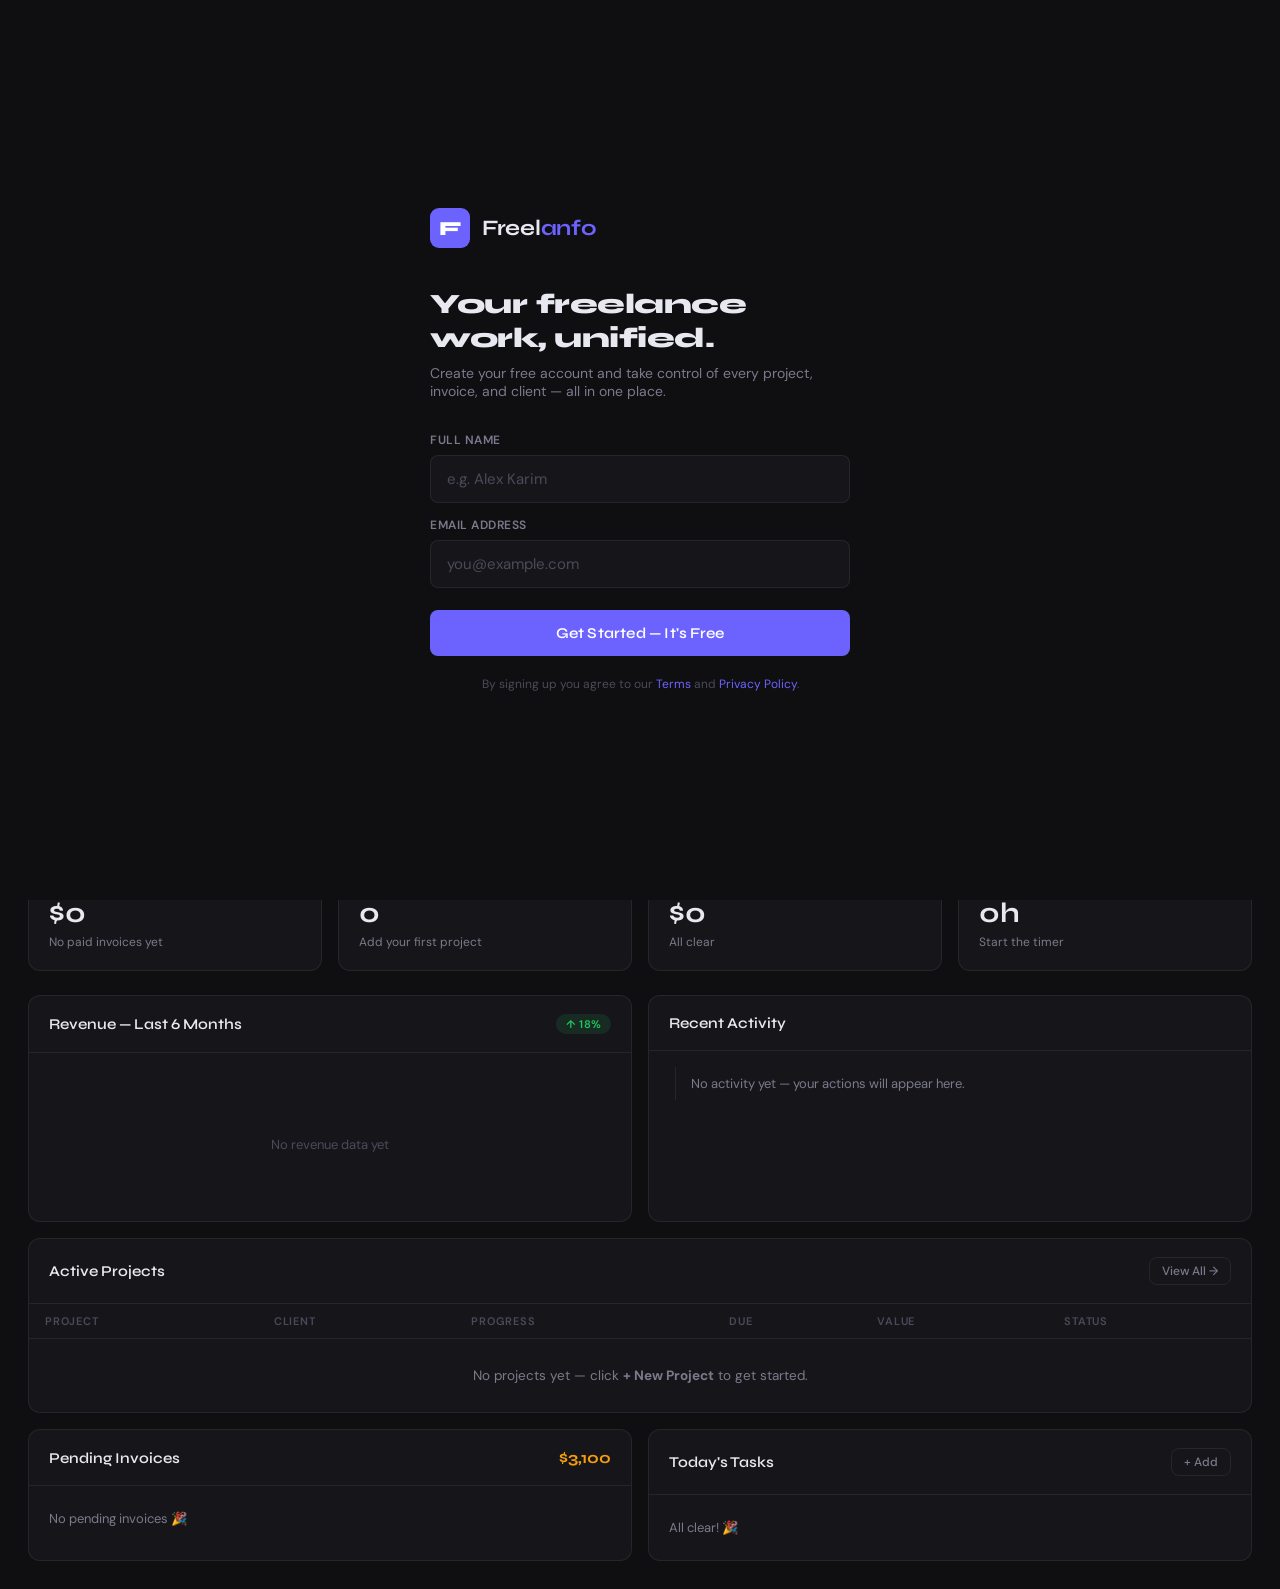
==== commit 565c21f1: "Add files via upload" ====
--- a/freelanfo.html
+++ b/freelanfo.html
@@ -1,1560 +1,2337 @@
 <!DOCTYPE html>
 <html lang="en">
 <head>
-    <meta charset="UTF-8">
-    <meta name="viewport" content="width=device-width, initial-scale=1.0">
-    <title>Freelanfo - All-in-One Freelance Management Platform</title>
-    <style>
-        * {
-            margin: 0;
-            padding: 0;
-            box-sizing: border-box;
-        }
-
-        :root {
-            --primary: #0f172a;
-            --primary-light: #1e293b;
-            --accent: #3b82f6;
-            --accent-hover: #2563eb;
-            --success: #10b981;
-            --warning: #f59e0b;
-            --danger: #ef4444;
-            --bg: #f8fafc;
-            --surface: #ffffff;
-            --text: #0f172a;
-            --text-muted: #64748b;
-            --border: #e2e8f0;
-            --shadow: 0 1px 3px 0 rgb(0 0 0 / 0.1), 0 1px 2px -1px rgb(0 0 0 / 0.1);
-            --shadow-lg: 0 10px 15px -3px rgb(0 0 0 / 0.1), 0 4px 6px -4px rgb(0 0 0 / 0.1);
-        }
-
-        body {
-            font-family: -apple-system, BlinkMacSystemFont, 'Segoe UI', Roboto, 'Helvetica Neue', Arial, sans-serif;
-            background: var(--bg);
-            color: var(--text);
-            line-height: 1.6;
-            overflow-x: hidden;
-        }
-
-        /* Auth Screens */
-        .auth-container {
-            min-height: 100vh;
-            display: flex;
-            align-items: center;
-            justify-content: center;
-            background: linear-gradient(135deg, #f1f5f9 0%, #e2e8f0 100%);
-            padding: 1rem;
-        }
-
-        .auth-box {
-            background: var(--surface);
-            padding: 2.5rem;
-            border-radius: 16px;
-            box-shadow: var(--shadow-lg);
-            width: 100%;
-            max-width: 420px;
-            animation: slideUp 0.5s ease;
-        }
-
-        @keyframes slideUp {
-            from {
-                opacity: 0;
-                transform: translateY(20px);
-            }
-            to {
-                opacity: 1;
-                transform: translateY(0);
-            }
-        }
-
-        .auth-logo {
-            text-align: center;
-            margin-bottom: 2rem;
-        }
-
-        .auth-logo .logo-icon {
-            width: 48px;
-            height: 48px;
-            background: var(--accent);
-            border-radius: 12px;
-            display: inline-flex;
-            align-items: center;
-            justify-content: center;
-            color: white;
-            font-weight: bold;
-            font-size: 1.5rem;
-            margin-bottom: 1rem;
-        }
-
-        .auth-logo h1 {
-            font-size: 1.75rem;
-            color: var(--primary);
-            margin-bottom: 0.5rem;
-        }
-
-        .auth-logo p {
-            color: var(--text-muted);
-            font-size: 0.95rem;
-        }
-
-        .form-group {
-            margin-bottom: 1.25rem;
-        }
-
-        .form-label {
-            display: block;
-            margin-bottom: 0.5rem;
-            font-weight: 500;
-            font-size: 0.875rem;
-            color: var(--text);
-        }
-
-        .form-input {
-            width: 100%;
-            padding: 0.75rem 1rem;
-            border: 1px solid var(--border);
-            border-radius: 8px;
-            font-size: 0.95rem;
-            transition: all 0.2s;
-            background: var(--surface);
-        }
-
-        .form-input:focus {
-            outline: none;
-            border-color: var(--accent);
-            box-shadow: 0 0 0 3px rgba(59, 130, 246, 0.1);
-        }
-
-        .btn {
-            padding: 0.75rem 1.5rem;
-            border-radius: 8px;
-            border: none;
-            font-weight: 600;
-            cursor: pointer;
-            transition: all 0.2s;
-            font-size: 0.95rem;
-            display: inline-flex;
-            align-items: center;
-            justify-content: center;
-            gap: 0.5rem;
-            width: 100%;
-        }
-
-        .btn-primary {
-            background: var(--accent);
-            color: white;
-        }
-
-        .btn-primary:hover {
-            background: var(--accent-hover);
-            transform: translateY(-1px);
-            box-shadow: var(--shadow-lg);
-        }
-
-        .btn-secondary {
-            background: transparent;
-            color: var(--text);
-            border: 1px solid var(--border);
-        }
-
-        .btn-secondary:hover {
-            background: var(--bg);
-        }
-
-        .auth-footer {
-            text-align: center;
-            margin-top: 1.5rem;
-            padding-top: 1.5rem;
-            border-top: 1px solid var(--border);
-            font-size: 0.875rem;
-            color: var(--text-muted);
-        }
-
-        .auth-footer a {
-            color: var(--accent);
-            text-decoration: none;
-            font-weight: 600;
-            cursor: pointer;
-        }
-
-        .auth-footer a:hover {
-            text-decoration: underline;
-        }
-
-        .error-message {
-            color: var(--danger);
-            font-size: 0.875rem;
-            margin-top: 0.5rem;
-            display: none;
-        }
-
-        .error-message.show {
-            display: block;
-        }
-
-        /* Navigation */
-        .navbar {
-            background: var(--surface);
-            border-bottom: 1px solid var(--border);
-            position: fixed;
-            top: 0;
-            width: 100%;
-            z-index: 1000;
-            padding: 0 1.5rem;
-            display: none;
-        }
-
-        .nav-container {
-            max-width: 1400px;
-            margin: 0 auto;
-            display: flex;
-            justify-content: space-between;
-            align-items: center;
-            height: 64px;
-        }
-
-        .logo {
-            font-size: 1.5rem;
-            font-weight: 700;
-            color: var(--primary);
-            display: flex;
-            align-items: center;
-            gap: 0.5rem;
-        }
-
-        .logo-icon {
-            width: 32px;
-            height: 32px;
-            background: var(--accent);
-            border-radius: 8px;
-            display: flex;
-            align-items: center;
-            justify-content: center;
-            color: white;
-            font-weight: bold;
-        }
-
-        .nav-links {
-            display: none;
-            gap: 2rem;
-            align-items: center;
-        }
-
-        .nav-links a {
-            text-decoration: none;
-            color: var(--text-muted);
-            font-weight: 500;
-            transition: color 0.2s;
-            font-size: 0.9rem;
-        }
-
-        .nav-links a:hover, .nav-links a.active {
-            color: var(--accent);
-        }
-
-        .nav-right {
-            display: flex;
-            align-items: center;
-            gap: 1rem;
-        }
-
-        .mobile-menu-btn {
-            display: block;
-            background: none;
-            border: none;
-            font-size: 1.5rem;
-            cursor: pointer;
-            color: var(--text);
-        }
-
-        /* Layout */
-        .app-container {
-            display: none;
-            margin-top: 64px;
-            min-height: calc(100vh - 64px);
-        }
-
-        /* Sidebar */
-        .sidebar {
-            width: 260px;
-            background: var(--surface);
-            border-right: 1px solid var(--border);
-            position: fixed;
-            height: calc(100vh - 64px);
-            overflow-y: auto;
-            transform: translateX(-100%);
-            transition: transform 0.3s;
-            z-index: 100;
-        }
-
-        .sidebar.open {
-            transform: translateX(0);
-        }
-
-        .sidebar-section {
-            padding: 1.5rem 1rem;
-            border-bottom: 1px solid var(--border);
-        }
-
-        .sidebar-title {
-            font-size: 0.75rem;
-            text-transform: uppercase;
-            letter-spacing: 0.05em;
-            color: var(--text-muted);
-            margin-bottom: 0.75rem;
-            font-weight: 600;
-        }
-
-        .nav-item {
-            display: flex;
-            align-items: center;
-            gap: 0.75rem;
-            padding: 0.625rem 0.75rem;
-            border-radius: 6px;
-            cursor: pointer;
-            transition: all 0.2s;
-            margin-bottom: 0.25rem;
-            color: var(--text-muted);
-            text-decoration: none;
-            font-size: 0.9rem;
-        }
-
-        .nav-item:hover, .nav-item.active {
-            background: var(--bg);
-            color: var(--accent);
-        }
-
-        .nav-item.active {
-            background: #eff6ff;
-            font-weight: 500;
-        }
-
-        .nav-icon {
-            width: 20px;
-            height: 20px;
-            opacity: 0.7;
-        }
-
-        .badge {
-            margin-left: auto;
-            background: var(--accent);
-            color: white;
-            font-size: 0.75rem;
-            padding: 0.125rem 0.5rem;
-            border-radius: 9999px;
-            font-weight: 600;
-        }
-
-        /* Main Content */
-        .main-content {
-            flex: 1;
-            margin-left: 0;
-            padding: 1.5rem;
-            max-width: 100%;
-        }
-
-        .page-header {
-            margin-bottom: 2rem;
-        }
-
-        .page-title {
-            font-size: 1.875rem;
-            font-weight: 700;
-            color: var(--primary);
-            margin-bottom: 0.5rem;
-        }
-
-        .page-subtitle {
-            color: var(--text-muted);
-        }
-
-        /* Stats Grid */
-        .stats-grid {
-            display: grid;
-            grid-template-columns: repeat(1, 1fr);
-            gap: 1rem;
-            margin-bottom: 2rem;
-        }
-
-        .stat-card {
-            background: var(--surface);
-            padding: 1.5rem;
-            border-radius: 12px;
-            border: 1px solid var(--border);
-            transition: transform 0.2s, box-shadow 0.2s;
-        }
-
-        .stat-card:hover {
-            transform: translateY(-2px);
-            box-shadow: var(--shadow-lg);
-        }
-
-        .stat-header {
-            display: flex;
-            justify-content: space-between;
-            align-items: start;
-            margin-bottom: 0.75rem;
-        }
-
-        .stat-label {
-            font-size: 0.875rem;
-            color: var(--text-muted);
-            font-weight: 500;
-        }
-
-        .stat-icon {
-            width: 40px;
-            height: 40px;
-            border-radius: 8px;
-            display: flex;
-            align-items: center;
-            justify-content: center;
-            font-size: 1.25rem;
-        }
-
-        .stat-icon.blue { background: #eff6ff; }
-        .stat-icon.green { background: #ecfdf5; }
-        .stat-icon.orange { background: #fff7ed; }
-        .stat-icon.red { background: #fef2f2; }
-
-        .stat-value {
-            font-size: 1.875rem;
-            font-weight: 700;
-            color: var(--primary);
-            margin-bottom: 0.25rem;
-        }
-
-        .stat-change {
-            font-size: 0.875rem;
-            color: var(--text-muted);
-        }
-
-        /* Content Grid */
-        .content-grid {
-            display: grid;
-            grid-template-columns: 1fr;
-            gap: 1.5rem;
-        }
-
-        .card {
-            background: var(--surface);
-            border-radius: 12px;
-            border: 1px solid var(--border);
-            overflow: hidden;
-        }
-
-        .card-header {
-            padding: 1.25rem;
-            border-bottom: 1px solid var(--border);
-            display: flex;
-            justify-content: space-between;
-            align-items: center;
-        }
-
-        .card-title {
-            font-weight: 600;
-            font-size: 1.125rem;
-        }
-
-        .card-body {
-            padding: 1.25rem;
-        }
-
-        .empty-state {
-            text-align: center;
-            padding: 3rem 1.5rem;
-            color: var(--text-muted);
-        }
-
-        .empty-state-icon {
-            font-size: 3rem;
-            margin-bottom: 1rem;
-            opacity: 0.5;
-        }
-
-        .empty-state h3 {
-            font-size: 1.125rem;
-            color: var(--text);
-            margin-bottom: 0.5rem;
-        }
-
-        /* Project Board */
-        .board {
-            display: flex;
-            gap: 1rem;
-            overflow-x: auto;
-            padding-bottom: 1rem;
-        }
-
-        .board-column {
-            min-width: 280px;
-            background: var(--bg);
-            border-radius: 8px;
-            padding: 1rem;
-        }
-
-        .board-header {
-            display: flex;
-            justify-content: space-between;
-            align-items: center;
-            margin-bottom: 1rem;
-            font-weight: 600;
-            font-size: 0.9rem;
-        }
-
-        .board-count {
-            background: var(--border);
-            padding: 0.125rem 0.5rem;
-            border-radius: 9999px;
-            font-size: 0.75rem;
-        }
-
-        .task-card {
-            background: var(--surface);
-            padding: 1rem;
-            border-radius: 6px;
-            border: 1px solid var(--border);
-            margin-bottom: 0.75rem;
-            cursor: pointer;
-            transition: all 0.2s;
-        }
-
-        .task-card:hover {
-            box-shadow: var(--shadow);
-            transform: translateY(-1px);
-        }
-
-        .task-title {
-            font-weight: 500;
-            margin-bottom: 0.5rem;
-            font-size: 0.9rem;
-        }
-
-        .task-meta {
-            display: flex;
-            justify-content: space-between;
-            align-items: center;
-            font-size: 0.75rem;
-            color: var(--text-muted);
-        }
-
-        .task-tag {
-            padding: 0.125rem 0.5rem;
-            border-radius: 4px;
-            font-size: 0.75rem;
-            font-weight: 500;
-        }
-
-        /* Time Tracker */
-        .timer-display {
-            text-align: center;
-            padding: 2rem;
-            background: var(--bg);
-            border-radius: 8px;
-            margin-bottom: 1.5rem;
-        }
-
-        .timer-time {
-            font-size: 3rem;
-            font-weight: 700;
-            font-variant-numeric: tabular-nums;
-            color: var(--primary);
-            font-family: 'Courier New', monospace;
-        }
-
-        .timer-controls {
-            display: flex;
-            gap: 1rem;
-            justify-content: center;
-            margin-top: 1rem;
-        }
-
-        .timer-btn {
-            width: 48px;
-            height: 48px;
-            border-radius: 50%;
-            border: none;
-            cursor: pointer;
-            display: flex;
-            align-items: center;
-            justify-content: center;
-            font-size: 1.25rem;
-            transition: all 0.2s;
-        }
-
-        .timer-btn.play {
-            background: var(--success);
-            color: white;
-        }
-
-        .timer-btn.pause {
-            background: var(--warning);
-            color: white;
-        }
-
-        .timer-btn.stop {
-            background: var(--danger);
-            color: white;
-        }
-
-        .timer-btn:hover {
-            transform: scale(1.1);
-        }
-
-        /* Modal */
-        .modal-overlay {
-            position: fixed;
-            top: 0;
-            left: 0;
-            right: 0;
-            bottom: 0;
-            background: rgba(0,0,0,0.5);
-            display: none;
-            align-items: center;
-            justify-content: center;
-            z-index: 2000;
-            padding: 1rem;
-        }
-
-        .modal-overlay.active {
-            display: flex;
-        }
-
-        .modal {
-            background: var(--surface);
-            border-radius: 12px;
-            width: 100%;
-            max-width: 500px;
-            max-height: 90vh;
-            overflow-y: auto;
-            animation: slideIn 0.3s;
-        }
-
-        @keyframes slideIn {
-            from {
-                opacity: 0;
-                transform: translateY(-20px);
-            }
-            to {
-                opacity: 1;
-                transform: translateY(0);
-            }
-        }
-
-        .modal-header {
-            padding: 1.5rem;
-            border-bottom: 1px solid var(--border);
-            display: flex;
-            justify-content: space-between;
-            align-items: center;
-        }
-
-        .modal-title {
-            font-size: 1.25rem;
-            font-weight: 600;
-        }
-
-        .modal-close {
-            background: none;
-            border: none;
-            font-size: 1.5rem;
-            cursor: pointer;
-            color: var(--text-muted);
-            width: 32px;
-            height: 32px;
-            display: flex;
-            align-items: center;
-            justify-content: center;
-            border-radius: 6px;
-        }
-
-        .modal-close:hover {
-            background: var(--bg);
-        }
-
-        .modal-body {
-            padding: 1.5rem;
-        }
-
-        .form-select {
-            width: 100%;
-            padding: 0.625rem;
-            border: 1px solid var(--border);
-            border-radius: 6px;
-            font-size: 0.9rem;
-            background: var(--surface);
-        }
-
-        /* User Profile Display */
-        .user-profile {
-            display: flex;
-            align-items: center;
-            gap: 0.75rem;
-            cursor: pointer;
-            padding: 0.5rem;
-            border-radius: 8px;
-            transition: background 0.2s;
-        }
-
-        .user-profile:hover {
-            background: var(--bg);
-        }
-
-        .user-avatar {
-            width: 32px;
-            height: 32px;
-            background: var(--accent);
-            border-radius: 50%;
-            display: flex;
-            align-items: center;
-            justify-content: center;
-            color: white;
-            font-weight: 600;
-            font-size: 0.875rem;
-        }
-
-        .user-info {
-            display: none;
-        }
-
-        .user-name {
-            font-weight: 600;
-            font-size: 0.875rem;
-        }
-
-        .user-email {
-            font-size: 0.75rem;
-            color: var(--text-muted);
-        }
-
-        /* Responsive */
-        @media (min-width: 768px) {
-            .nav-links {
-                display: flex;
-            }
-
-            .mobile-menu-btn {
-                display: none;
-            }
-
-            .sidebar {
-                transform: translateX(0);
-                position: relative;
-                height: auto;
-            }
-
-            .main-content {
-                margin-left: 0;
-            }
-
-            .stats-grid {
-                grid-template-columns: repeat(2, 1fr);
-            }
-
-            .content-grid {
-                grid-template-columns: repeat(2, 1fr);
-            }
-
-            .content-grid .card:first-child {
-                grid-column: 1 / -1;
-            }
-
-            .user-info {
-                display: block;
-            }
-        }
-
-        @media (min-width: 1024px) {
-            .sidebar {
-                position: fixed;
-                transform: translateX(0);
-            }
-
-            .main-content {
-                margin-left: 260px;
-            }
-
-            .stats-grid {
-                grid-template-columns: repeat(4, 1fr);
-            }
-
-            .content-grid {
-                grid-template-columns: 2fr 1fr;
-            }
-
-            .content-grid .card:first-child {
-                grid-column: span 2;
-            }
-        }
-
-        /* Utility Classes */
-        .hidden {
-            display: none !important;
-        }
-
-        /* Scrollbar */
-        ::-webkit-scrollbar {
-            width: 8px;
-            height: 8px;
-        }
-
-        ::-webkit-scrollbar-track {
-            background: var(--bg);
-        }
-
-        ::-webkit-scrollbar-thumb {
-            background: var(--border);
-            border-radius: 4px;
-        }
-
-        ::-webkit-scrollbar-thumb:hover {
-            background: var(--text-muted);
-        }
-    </style>
+<meta charset="UTF-8">
+<meta name="viewport" content="width=device-width, initial-scale=1.0">
+<title>Freelanfo — Your Work, Unified</title>
+<link href="https://fonts.googleapis.com/css2?family=Syne:wght@400;500;600;700;800&family=DM+Sans:ital,opsz,wght@0,9..40,300;0,9..40,400;0,9..40,500;1,9..40,300&display=swap" rel="stylesheet">
+<style>
+  :root {
+    --bg: #0f0f11;
+    --surface: #16161a;
+    --surface2: #1e1e24;
+    --surface3: #252530;
+    --border: rgba(255,255,255,0.07);
+    --border-hover: rgba(255,255,255,0.14);
+    --text: #e8e8f0;
+    --text-muted: #7a7a8c;
+    --text-dim: #4a4a5a;
+    --accent: #6c63ff;
+    --accent-glow: rgba(108,99,255,0.18);
+    --accent-soft: rgba(108,99,255,0.12);
+    --green: #22c55e;
+    --green-soft: rgba(34,197,94,0.12);
+    --red: #ef4444;
+    --red-soft: rgba(239,68,68,0.12);
+    --amber: #f59e0b;
+    --amber-soft: rgba(245,158,11,0.12);
+    --blue: #3b82f6;
+    --blue-soft: rgba(59,130,246,0.12);
+    --radius: 12px;
+    --radius-sm: 8px;
+    --radius-lg: 18px;
+    --shadow: 0 4px 24px rgba(0,0,0,0.4);
+  }
+
+  * { margin:0; padding:0; box-sizing:border-box; }
+
+  html { scroll-behavior: smooth; }
+
+  body {
+    background: var(--bg);
+    color: var(--text);
+    font-family: 'DM Sans', sans-serif;
+    min-height: 100vh;
+    overflow-x: hidden;
+  }
+
+  /* LAYOUT */
+  .app { display: flex; height: 100vh; overflow: hidden; }
+
+  /* SIDEBAR */
+  .sidebar {
+    width: 240px;
+    flex-shrink: 0;
+    background: var(--surface);
+    border-right: 1px solid var(--border);
+    display: flex;
+    flex-direction: column;
+    padding: 0;
+    transition: width 0.3s ease;
+    z-index: 100;
+  }
+
+  .sidebar-logo {
+    padding: 24px 20px 20px;
+    border-bottom: 1px solid var(--border);
+    display: flex;
+    align-items: center;
+    gap: 10px;
+  }
+
+  .logo-mark {
+    width: 34px; height: 34px;
+    background: var(--accent);
+    border-radius: 9px;
+    display: flex; align-items: center; justify-content: center;
+    font-family: 'Syne', sans-serif;
+    font-weight: 800;
+    font-size: 16px;
+    color: #fff;
+    flex-shrink: 0;
+  }
+
+  .logo-text {
+    font-family: 'Syne', sans-serif;
+    font-weight: 700;
+    font-size: 18px;
+    letter-spacing: -0.3px;
+  }
+
+  .logo-text span { color: var(--accent); }
+
+  .sidebar-nav {
+    flex: 1;
+    padding: 16px 10px;
+    display: flex;
+    flex-direction: column;
+    gap: 2px;
+    overflow-y: auto;
+  }
+
+  .nav-section-label {
+    font-size: 10px;
+    font-weight: 600;
+    letter-spacing: 1.2px;
+    text-transform: uppercase;
+    color: var(--text-dim);
+    padding: 12px 10px 6px;
+  }
+
+  .nav-item {
+    display: flex;
+    align-items: center;
+    gap: 10px;
+    padding: 9px 12px;
+    border-radius: var(--radius-sm);
+    cursor: pointer;
+    transition: all 0.18s;
+    color: var(--text-muted);
+    font-size: 14px;
+    font-weight: 400;
+    position: relative;
+    user-select: none;
+  }
+
+  .nav-item:hover { background: var(--surface2); color: var(--text); }
+
+  .nav-item.active {
+    background: var(--accent-soft);
+    color: var(--accent);
+    font-weight: 500;
+  }
+
+  .nav-item .nav-icon { font-size: 16px; width: 20px; text-align: center; flex-shrink: 0; }
+
+  .nav-badge {
+    margin-left: auto;
+    background: var(--accent);
+    color: #fff;
+    font-size: 10px;
+    font-weight: 700;
+    padding: 1px 6px;
+    border-radius: 20px;
+    min-width: 18px;
+    text-align: center;
+  }
+
+  .sidebar-footer {
+    padding: 14px 10px;
+    border-top: 1px solid var(--border);
+  }
+
+  .user-chip {
+    display: flex;
+    align-items: center;
+    gap: 10px;
+    padding: 9px 10px;
+    border-radius: var(--radius-sm);
+    cursor: pointer;
+    transition: background 0.18s;
+  }
+
+  .user-chip:hover { background: var(--surface2); }
+
+  .avatar {
+    width: 30px; height: 30px;
+    border-radius: 50%;
+    background: linear-gradient(135deg, var(--accent), #a78bfa);
+    display: flex; align-items: center; justify-content: center;
+    font-size: 12px; font-weight: 700; color: #fff;
+    flex-shrink: 0;
+  }
+
+  .user-info { flex: 1; min-width: 0; }
+  .user-name { font-size: 13px; font-weight: 500; white-space: nowrap; overflow: hidden; text-overflow: ellipsis; }
+  .user-plan { font-size: 11px; color: var(--text-muted); }
+
+  /* MAIN */
+  .main {
+    flex: 1;
+    display: flex;
+    flex-direction: column;
+    overflow: hidden;
+    min-width: 0;
+  }
+
+  /* TOPBAR */
+  .topbar {
+    height: 60px;
+    border-bottom: 1px solid var(--border);
+    display: flex;
+    align-items: center;
+    padding: 0 24px;
+    gap: 16px;
+    flex-shrink: 0;
+    background: var(--surface);
+  }
+
+  .topbar-title {
+    font-family: 'Syne', sans-serif;
+    font-weight: 700;
+    font-size: 18px;
+    flex: 1;
+  }
+
+  .topbar-actions { display: flex; align-items: center; gap: 10px; }
+
+  .btn {
+    display: inline-flex;
+    align-items: center;
+    gap: 6px;
+    padding: 8px 16px;
+    border-radius: var(--radius-sm);
+    font-size: 13px;
+    font-weight: 500;
+    cursor: pointer;
+    border: none;
+    transition: all 0.18s;
+    font-family: 'DM Sans', sans-serif;
+    white-space: nowrap;
+  }
+
+  .btn-primary {
+    background: var(--accent);
+    color: #fff;
+  }
+  .btn-primary:hover { background: #7c74ff; transform: translateY(-1px); box-shadow: 0 4px 16px rgba(108,99,255,0.4); }
+
+  .btn-ghost {
+    background: transparent;
+    color: var(--text-muted);
+    border: 1px solid var(--border);
+  }
+  .btn-ghost:hover { background: var(--surface2); color: var(--text); border-color: var(--border-hover); }
+
+  .btn-danger {
+    background: var(--red-soft);
+    color: var(--red);
+    border: 1px solid rgba(239,68,68,0.2);
+  }
+  .btn-danger:hover { background: rgba(239,68,68,0.2); }
+
+  .btn-sm { padding: 5px 12px; font-size: 12px; }
+
+  .mobile-menu-btn {
+    display: none;
+    background: none;
+    border: none;
+    color: var(--text);
+    font-size: 22px;
+    cursor: pointer;
+    padding: 4px;
+  }
+
+  /* CONTENT */
+  .content {
+    flex: 1;
+    overflow-y: auto;
+    padding: 28px 28px;
+  }
+
+  /* PANELS */
+  .panel { display: none; }
+  .panel.active { display: block; }
+
+  /* STATS ROW */
+  .stats-grid {
+    display: grid;
+    grid-template-columns: repeat(4, 1fr);
+    gap: 16px;
+    margin-bottom: 24px;
+  }
+
+  .stat-card {
+    background: var(--surface);
+    border: 1px solid var(--border);
+    border-radius: var(--radius);
+    padding: 20px;
+    position: relative;
+    overflow: hidden;
+    transition: border-color 0.2s;
+  }
+
+  .stat-card:hover { border-color: var(--border-hover); }
+
+  .stat-card::before {
+    content: '';
+    position: absolute;
+    top: 0; left: 0; right: 0;
+    height: 2px;
+  }
+
+  .stat-card.green::before { background: var(--green); }
+  .stat-card.purple::before { background: var(--accent); }
+  .stat-card.amber::before { background: var(--amber); }
+  .stat-card.blue::before { background: var(--blue); }
+
+  .stat-label { font-size: 12px; color: var(--text-muted); font-weight: 500; margin-bottom: 8px; text-transform: uppercase; letter-spacing: 0.5px; }
+  .stat-value { font-family: 'Syne', sans-serif; font-size: 28px; font-weight: 700; margin-bottom: 4px; }
+  .stat-delta { font-size: 12px; color: var(--text-muted); }
+  .stat-delta.up { color: var(--green); }
+  .stat-delta.down { color: var(--red); }
+
+  /* CARDS */
+  .card {
+    background: var(--surface);
+    border: 1px solid var(--border);
+    border-radius: var(--radius);
+    overflow: hidden;
+    transition: border-color 0.2s;
+  }
+
+  .card:hover { border-color: var(--border-hover); }
+
+  .card-header {
+    padding: 18px 20px;
+    border-bottom: 1px solid var(--border);
+    display: flex;
+    align-items: center;
+    justify-content: space-between;
+    gap: 12px;
+  }
+
+  .card-title {
+    font-family: 'Syne', sans-serif;
+    font-size: 15px;
+    font-weight: 600;
+  }
+
+  .card-body { padding: 20px; }
+
+  /* GRID LAYOUTS */
+  .two-col { display: grid; grid-template-columns: 1fr 1fr; gap: 16px; }
+  .three-col { display: grid; grid-template-columns: 1fr 1fr 1fr; gap: 16px; }
+
+  /* TABLE */
+  .table { width: 100%; border-collapse: collapse; }
+  .table th {
+    font-size: 11px;
+    font-weight: 600;
+    text-transform: uppercase;
+    letter-spacing: 0.8px;
+    color: var(--text-dim);
+    padding: 10px 16px;
+    text-align: left;
+    border-bottom: 1px solid var(--border);
+  }
+  .table td {
+    padding: 12px 16px;
+    font-size: 13.5px;
+    border-bottom: 1px solid var(--border);
+    vertical-align: middle;
+  }
+  .table tr:last-child td { border-bottom: none; }
+  .table tr:hover td { background: var(--surface2); }
+
+  /* BADGES */
+  .badge {
+    display: inline-flex;
+    align-items: center;
+    gap: 4px;
+    padding: 3px 10px;
+    border-radius: 20px;
+    font-size: 11px;
+    font-weight: 600;
+    letter-spacing: 0.2px;
+  }
+
+  .badge-green { background: var(--green-soft); color: var(--green); }
+  .badge-red { background: var(--red-soft); color: var(--red); }
+  .badge-amber { background: var(--amber-soft); color: var(--amber); }
+  .badge-blue { background: var(--blue-soft); color: var(--blue); }
+  .badge-purple { background: var(--accent-soft); color: var(--accent); }
+  .badge-gray { background: rgba(255,255,255,0.06); color: var(--text-muted); }
+
+  /* PROGRESS */
+  .progress-bar {
+    height: 6px;
+    background: var(--surface3);
+    border-radius: 3px;
+    overflow: hidden;
+  }
+
+  .progress-fill {
+    height: 100%;
+    border-radius: 3px;
+    background: var(--accent);
+    transition: width 0.6s ease;
+  }
+
+  .progress-fill.green { background: var(--green); }
+  .progress-fill.amber { background: var(--amber); }
+
+  /* FORM ELEMENTS */
+  .form-group { margin-bottom: 16px; }
+  .form-label { font-size: 12px; font-weight: 500; color: var(--text-muted); display: block; margin-bottom: 6px; text-transform: uppercase; letter-spacing: 0.4px; }
+  .form-input {
+    width: 100%;
+    background: var(--surface2);
+    border: 1px solid var(--border);
+    border-radius: var(--radius-sm);
+    padding: 10px 14px;
+    font-size: 14px;
+    color: var(--text);
+    font-family: 'DM Sans', sans-serif;
+    transition: border-color 0.18s;
+    outline: none;
+  }
+  .form-input:focus { border-color: var(--accent); }
+  .form-input::placeholder { color: var(--text-dim); }
+  select.form-input { cursor: pointer; }
+  textarea.form-input { resize: vertical; min-height: 90px; }
+
+  .form-grid { display: grid; grid-template-columns: 1fr 1fr; gap: 14px; }
+
+  /* SEARCH BAR */
+  .search-bar {
+    position: relative;
+    flex: 1;
+    max-width: 280px;
+  }
+
+  .search-bar input {
+    width: 100%;
+    background: var(--surface2);
+    border: 1px solid var(--border);
+    border-radius: var(--radius-sm);
+    padding: 8px 12px 8px 36px;
+    font-size: 13px;
+    color: var(--text);
+    outline: none;
+    font-family: 'DM Sans', sans-serif;
+    transition: border-color 0.18s;
+  }
+
+  .search-bar input:focus { border-color: var(--accent); }
+  .search-bar input::placeholder { color: var(--text-dim); }
+
+  .search-bar::before {
+    content: '⌕';
+    position: absolute;
+    left: 11px;
+    top: 50%;
+    transform: translateY(-50%);
+    color: var(--text-dim);
+    font-size: 16px;
+    pointer-events: none;
+  }
+
+  /* TIMER */
+  .timer-display {
+    font-family: 'Syne', sans-serif;
+    font-size: 52px;
+    font-weight: 700;
+    text-align: center;
+    letter-spacing: -2px;
+    padding: 30px 0 24px;
+  }
+
+  .timer-controls { display: flex; justify-content: center; gap: 10px; margin-bottom: 24px; }
+
+  .timer-btn {
+    width: 50px; height: 50px;
+    border-radius: 50%;
+    border: none;
+    font-size: 20px;
+    cursor: pointer;
+    transition: all 0.18s;
+    display: flex; align-items: center; justify-content: center;
+  }
+
+  .timer-btn.play { background: var(--accent); color: #fff; }
+  .timer-btn.play:hover { background: #7c74ff; transform: scale(1.05); }
+  .timer-btn.stop { background: var(--surface3); color: var(--text); }
+  .timer-btn.stop:hover { background: var(--red-soft); color: var(--red); }
+  .timer-btn.reset { background: var(--surface3); color: var(--text-muted); }
+  .timer-btn.reset:hover { background: var(--surface2); color: var(--text); }
+
+  /* INVOICES SPECIFIC */
+  .invoice-total {
+    font-family: 'Syne', sans-serif;
+    font-size: 22px;
+    font-weight: 700;
+  }
+
+  /* CLIENT CARD */
+  .client-card {
+    background: var(--surface);
+    border: 1px solid var(--border);
+    border-radius: var(--radius);
+    padding: 18px;
+    transition: all 0.2s;
+    cursor: pointer;
+  }
+  .client-card:hover { border-color: var(--border-hover); transform: translateY(-2px); box-shadow: var(--shadow); }
+
+  .client-avatar {
+    width: 42px; height: 42px;
+    border-radius: 12px;
+    display: flex; align-items: center; justify-content: center;
+    font-size: 18px;
+    margin-bottom: 12px;
+  }
+
+  /* PIPELINE */
+  .pipeline { display: grid; grid-template-columns: repeat(4, 1fr); gap: 14px; }
+
+  .pipeline-col {
+    background: var(--surface2);
+    border-radius: var(--radius);
+    padding: 14px;
+    min-height: 300px;
+  }
+
+  .pipeline-col-header {
+    display: flex;
+    align-items: center;
+    justify-content: space-between;
+    margin-bottom: 12px;
+    padding-bottom: 10px;
+    border-bottom: 1px solid var(--border);
+  }
+
+  .pipeline-col-title { font-size: 12px; font-weight: 700; text-transform: uppercase; letter-spacing: 0.8px; }
+
+  .pipeline-card {
+    background: var(--surface);
+    border: 1px solid var(--border);
+    border-radius: var(--radius-sm);
+    padding: 12px;
+    margin-bottom: 8px;
+    cursor: pointer;
+    transition: all 0.18s;
+  }
+  .pipeline-card:hover { border-color: var(--accent); transform: translateX(2px); }
+  .pipeline-card-title { font-size: 13px; font-weight: 500; margin-bottom: 6px; }
+  .pipeline-card-meta { font-size: 11px; color: var(--text-muted); display: flex; justify-content: space-between; }
+
+  /* CHART BARS */
+  .chart-bars {
+    display: flex;
+    align-items: flex-end;
+    gap: 8px;
+    height: 120px;
+    padding: 0 4px;
+  }
+
+  .chart-bar-wrap { flex: 1; display: flex; flex-direction: column; align-items: center; gap: 6px; }
+  .chart-bar {
+    width: 100%;
+    background: var(--accent-soft);
+    border-radius: 4px 4px 0 0;
+    transition: height 0.6s ease;
+    cursor: pointer;
+    position: relative;
+  }
+  .chart-bar:hover { background: var(--accent); }
+  .chart-bar-label { font-size: 10px; color: var(--text-dim); }
+
+  /* NOTIFICATIONS DOT */
+  .notif-dot {
+    width: 8px; height: 8px;
+    border-radius: 50%;
+    background: var(--accent);
+    position: absolute;
+    top: 6px; right: 6px;
+  }
+
+  /* SIGNUP SCREEN */
+  .signup-screen {
+    position: fixed;
+    inset: 0;
+    background: var(--bg);
+    z-index: 9000;
+    display: flex;
+    align-items: center;
+    justify-content: center;
+    padding: 20px;
+  }
+
+  .signup-box {
+    width: 100%;
+    max-width: 420px;
+    animation: modalIn 0.35s ease;
+  }
+
+  .signup-logo {
+    display: flex;
+    align-items: center;
+    gap: 12px;
+    margin-bottom: 40px;
+  }
+
+  .signup-logo .logo-mark { width: 40px; height: 40px; font-size: 20px; }
+  .signup-logo .logo-text { font-size: 22px; }
+
+  .signup-headline {
+    font-family: 'Syne', sans-serif;
+    font-size: 28px;
+    font-weight: 800;
+    line-height: 1.2;
+    margin-bottom: 8px;
+    letter-spacing: -0.5px;
+  }
+
+  .signup-sub {
+    font-size: 14px;
+    color: var(--text-muted);
+    margin-bottom: 32px;
+  }
+
+  .signup-field {
+    margin-bottom: 14px;
+  }
+
+  .signup-field label {
+    display: block;
+    font-size: 12px;
+    font-weight: 600;
+    text-transform: uppercase;
+    letter-spacing: 0.5px;
+    color: var(--text-muted);
+    margin-bottom: 7px;
+  }
+
+  .signup-field input {
+    width: 100%;
+    background: var(--surface);
+    border: 1px solid var(--border);
+    border-radius: var(--radius-sm);
+    padding: 13px 16px;
+    font-size: 15px;
+    color: var(--text);
+    font-family: 'DM Sans', sans-serif;
+    outline: none;
+    transition: border-color 0.2s, box-shadow 0.2s;
+  }
+
+  .signup-field input:focus {
+    border-color: var(--accent);
+    box-shadow: 0 0 0 3px var(--accent-soft);
+  }
+
+  .signup-field input::placeholder { color: var(--text-dim); }
+
+  .signup-btn {
+    width: 100%;
+    padding: 14px;
+    background: var(--accent);
+    color: #fff;
+    border: none;
+    border-radius: var(--radius-sm);
+    font-size: 15px;
+    font-weight: 600;
+    font-family: 'Syne', sans-serif;
+    cursor: pointer;
+    margin-top: 8px;
+    transition: all 0.2s;
+    letter-spacing: 0.2px;
+  }
+
+  .signup-btn:hover {
+    background: #7c74ff;
+    transform: translateY(-1px);
+    box-shadow: 0 6px 20px rgba(108,99,255,0.4);
+  }
+
+  .signup-btn:active { transform: translateY(0); }
+
+  .signup-divider {
+    display: flex;
+    align-items: center;
+    gap: 12px;
+    margin: 20px 0;
+    color: var(--text-dim);
+    font-size: 12px;
+  }
+
+  .signup-divider::before,
+  .signup-divider::after {
+    content: '';
+    flex: 1;
+    height: 1px;
+    background: var(--border);
+  }
+
+  .signup-footer {
+    text-align: center;
+    font-size: 12px;
+    color: var(--text-dim);
+    margin-top: 20px;
+  }
+
+  .signup-footer span { color: var(--accent); cursor: pointer; }
+
+  .signup-error {
+    background: var(--red-soft);
+    border: 1px solid rgba(239,68,68,0.25);
+    color: var(--red);
+    border-radius: var(--radius-sm);
+    padding: 10px 14px;
+    font-size: 13px;
+    margin-bottom: 14px;
+    display: none;
+  }
+
+  /* SCROLLBAR */
+  ::-webkit-scrollbar { width: 5px; height: 5px; }
+  ::-webkit-scrollbar-track { background: transparent; }
+  ::-webkit-scrollbar-thumb { background: var(--surface3); border-radius: 4px; }
+
+  /* MODAL */
+  .modal-overlay {
+    display: none;
+    position: fixed; inset: 0;
+    background: rgba(0,0,0,0.7);
+    z-index: 1000;
+    align-items: center;
+    justify-content: center;
+    padding: 20px;
+    backdrop-filter: blur(4px);
+  }
+  .modal-overlay.open { display: flex; }
+
+  .modal {
+    background: var(--surface);
+    border: 1px solid var(--border);
+    border-radius: var(--radius-lg);
+    padding: 28px;
+    width: 100%;
+    max-width: 520px;
+    max-height: 90vh;
+    overflow-y: auto;
+    animation: modalIn 0.22s ease;
+  }
+
+  @keyframes modalIn {
+    from { opacity: 0; transform: translateY(16px) scale(0.97); }
+    to { opacity: 1; transform: translateY(0) scale(1); }
+  }
+
+  .modal-title {
+    font-family: 'Syne', sans-serif;
+    font-size: 18px;
+    font-weight: 700;
+    margin-bottom: 20px;
+  }
+
+  .modal-actions { display: flex; justify-content: flex-end; gap: 10px; margin-top: 24px; }
+
+  /* TABS */
+  .tabs { display: flex; gap: 2px; background: var(--surface2); border-radius: var(--radius-sm); padding: 3px; margin-bottom: 20px; }
+
+  .tab {
+    flex: 1;
+    padding: 8px 12px;
+    font-size: 13px;
+    font-weight: 500;
+    border-radius: 6px;
+    cursor: pointer;
+    text-align: center;
+    color: var(--text-muted);
+    transition: all 0.18s;
+    border: none;
+    background: none;
+    font-family: 'DM Sans', sans-serif;
+  }
+
+  .tab.active { background: var(--surface); color: var(--text); box-shadow: 0 1px 4px rgba(0,0,0,0.3); }
+
+  /* TIMELINE */
+  .timeline { position: relative; padding-left: 22px; }
+  .timeline::before { content: ''; position: absolute; left: 6px; top: 0; bottom: 0; width: 1px; background: var(--border); }
+
+  .timeline-item { position: relative; margin-bottom: 18px; }
+  .timeline-item::before {
+    content: '';
+    position: absolute;
+    left: -18px; top: 4px;
+    width: 8px; height: 8px;
+    border-radius: 50%;
+    background: var(--accent);
+    border: 2px solid var(--surface);
+  }
+  .timeline-time { font-size: 11px; color: var(--text-dim); margin-bottom: 2px; }
+  .timeline-text { font-size: 13px; color: var(--text-muted); }
+  .timeline-text strong { color: var(--text); }
+
+  /* RESPONSIVE */
+  @media (max-width: 1100px) {
+    .stats-grid { grid-template-columns: repeat(2, 1fr); }
+    .pipeline { grid-template-columns: repeat(2, 1fr); }
+  }
+
+  @media (max-width: 900px) {
+    .sidebar { position: fixed; left: -240px; top: 0; bottom: 0; transition: left 0.3s ease; }
+    .sidebar.open { left: 0; box-shadow: 4px 0 30px rgba(0,0,0,0.5); }
+    .mobile-menu-btn { display: block; }
+    .two-col, .three-col { grid-template-columns: 1fr; }
+    .form-grid { grid-template-columns: 1fr; }
+    .pipeline { grid-template-columns: 1fr 1fr; }
+  }
+
+  @media (max-width: 600px) {
+    .content { padding: 16px; }
+    .stats-grid { grid-template-columns: 1fr 1fr; }
+    .pipeline { grid-template-columns: 1fr; }
+    .topbar { padding: 0 16px; }
+    .timer-display { font-size: 38px; }
+    .table { font-size: 12px; }
+    .table th, .table td { padding: 10px 10px; }
+  }
+
+  /* EMPTY STATE */
+  .empty-state {
+    text-align: center;
+    padding: 48px 20px;
+    color: var(--text-muted);
+  }
+  .empty-state .empty-icon { font-size: 42px; margin-bottom: 12px; }
+  .empty-state p { font-size: 14px; }
+
+  /* INCOME LINE MINI */
+  .income-line {
+    display: flex;
+    align-items: center;
+    justify-content: space-between;
+    padding: 10px 0;
+    border-bottom: 1px solid var(--border);
+    font-size: 13.5px;
+  }
+  .income-line:last-child { border-bottom: none; }
+  .income-line .label { color: var(--text-muted); }
+  .income-line .amount { font-weight: 600; }
+
+  /* OVERLAY for mobile sidebar */
+  .sidebar-overlay {
+    display: none;
+    position: fixed;
+    inset: 0;
+    background: rgba(0,0,0,0.5);
+    z-index: 99;
+  }
+  .sidebar-overlay.open { display: block; }
+
+  .tag {
+    display: inline-block;
+    padding: 2px 8px;
+    border-radius: 4px;
+    font-size: 11px;
+    font-weight: 500;
+    background: var(--surface3);
+    color: var(--text-muted);
+    margin-right: 4px;
+    margin-bottom: 4px;
+  }
+
+  .divider { height: 1px; background: var(--border); margin: 20px 0; }
+
+  /* Toast */
+  .toast-container { position: fixed; bottom: 24px; right: 24px; z-index: 9999; display: flex; flex-direction: column; gap: 8px; }
+  .toast {
+    background: var(--surface2);
+    border: 1px solid var(--border);
+    border-left: 3px solid var(--accent);
+    border-radius: var(--radius-sm);
+    padding: 12px 18px;
+    font-size: 13.5px;
+    min-width: 200px;
+    max-width: 300px;
+    animation: toastIn 0.22s ease;
+    box-shadow: var(--shadow);
+  }
+  .toast.green { border-left-color: var(--green); }
+  .toast.red { border-left-color: var(--red); }
+  @keyframes toastIn { from { opacity: 0; transform: translateX(20px); } to { opacity: 1; transform: translateX(0); } }
+
+</style>
 </head>
 <body>
 
-    <!-- Sign Up Screen -->
-    <div class="auth-container" id="signupScreen">
-        <div class="auth-box">
-            <div class="auth-logo">
-                <div class="logo-icon">F</div>
-                <h1>Join Freelanfo</h1>
-                <p>Start managing your freelance business like a pro</p>
+<!-- SIGNUP SCREEN -->
+<div class="signup-screen" id="signupScreen">
+  <div class="signup-box">
+    <div class="signup-logo">
+      <div class="logo-mark">F</div>
+      <div class="logo-text">Freel<span>anfo</span></div>
+    </div>
+    <div class="signup-headline">Your freelance<br>work, unified.</div>
+    <div class="signup-sub">Create your free account and take control of every project, invoice, and client — all in one place.</div>
+
+    <div class="signup-error" id="signupError"></div>
+
+    <div class="signup-field">
+      <label>Full Name</label>
+      <input type="text" id="signupName" placeholder="e.g. Alex Karim" autocomplete="name" onkeydown="if(event.key==='Enter')document.getElementById('signupEmail').focus()">
+    </div>
+    <div class="signup-field">
+      <label>Email Address</label>
+      <input type="email" id="signupEmail" placeholder="you@example.com" autocomplete="email" onkeydown="if(event.key==='Enter')handleSignup()">
+    </div>
+
+    <button class="signup-btn" onclick="handleSignup()">Get Started — It's Free</button>
+
+    <div class="signup-footer">
+      By signing up you agree to our <span>Terms</span> and <span>Privacy Policy</span>.
+    </div>
+  </div>
+</div>
+
+  <!-- SIDEBAR OVERLAY (mobile) -->
+  <div class="sidebar-overlay" id="sidebarOverlay" onclick="closeSidebar()"></div>
+
+  <!-- SIDEBAR -->
+  <aside class="sidebar" id="sidebar">
+    <div class="sidebar-logo">
+      <div class="logo-mark">F</div>
+      <div class="logo-text">Freel<span>anfo</span></div>
+    </div>
+
+    <nav class="sidebar-nav">
+      <div class="nav-item active" onclick="navigate('dashboard', this)">
+        <span class="nav-icon">⬡</span>
+        <span>Dashboard</span>
+      </div>
+
+      <div class="nav-section-label">Work</div>
+
+      <div class="nav-item" onclick="navigate('projects', this)">
+        <span class="nav-icon">◫</span>
+        <span>Projects</span>
+        <span class="nav-badge">5</span>
+      </div>
+      <div class="nav-item" onclick="navigate('pipeline', this)">
+        <span class="nav-icon">⊞</span>
+        <span>Pipeline</span>
+      </div>
+      <div class="nav-item" onclick="navigate('timer', this)">
+        <span class="nav-icon">⏱</span>
+        <span>Time Tracker</span>
+      </div>
+      <div class="nav-item" onclick="navigate('tasks', this)">
+        <span class="nav-icon">✓</span>
+        <span>Tasks</span>
+        <span class="nav-badge">8</span>
+      </div>
+
+      <div class="nav-section-label">Finance</div>
+
+      <div class="nav-item" onclick="navigate('invoices', this)">
+        <span class="nav-icon">◱</span>
+        <span>Invoices</span>
+        <span class="nav-badge">3</span>
+      </div>
+      <div class="nav-item" onclick="navigate('expenses', this)">
+        <span class="nav-icon">◈</span>
+        <span>Expenses</span>
+      </div>
+      <div class="nav-item" onclick="navigate('finance', this)">
+        <span class="nav-icon">▲</span>
+        <span>Reports</span>
+      </div>
+
+      <div class="nav-section-label">Clients</div>
+
+      <div class="nav-item" onclick="navigate('clients', this)">
+        <span class="nav-icon">◎</span>
+        <span>Clients</span>
+      </div>
+      <div class="nav-item" onclick="navigate('proposals', this)">
+        <span class="nav-icon">◧</span>
+        <span>Proposals</span>
+      </div>
+    </nav>
+
+    <div class="sidebar-footer">
+      <div class="user-chip">
+        <div class="avatar">AK</div>
+        <div class="user-info">
+          <div class="user-name">Your Name</div>
+          <div class="user-plan">your@email.com</div>
+        </div>
+        <span style="color:var(--text-dim);font-size:12px;">⚙</span>
+      </div>
+    </div>
+  </aside>
+
+  <!-- MAIN CONTENT -->
+  <main class="main">
+
+    <!-- TOPBAR -->
+    <div class="topbar">
+      <button class="mobile-menu-btn" onclick="toggleSidebar()">☰</button>
+      <div class="topbar-title" id="topbarTitle">Dashboard</div>
+      <div class="topbar-actions">
+        <div class="search-bar" style="max-width:200px">
+          <input type="text" placeholder="Search…">
+        </div>
+        <button class="btn btn-ghost btn-sm" style="position:relative">
+          🔔
+          <span class="notif-dot"></span>
+        </button>
+        <button class="btn btn-primary btn-sm" id="mainCTA" onclick="openMainCTA()">+ New Project</button>
+      </div>
+    </div>
+
+    <!-- CONTENT -->
+    <div class="content">
+
+      <!-- ===== DASHBOARD ===== -->
+      <div class="panel active" id="panel-dashboard">
+
+        <div style="margin-bottom:20px">
+          <div id="dash-greeting" style="font-size:13px;color:var(--text-muted);margin-bottom:4px">Good morning 👋</div>
+          <div id="dash-subline" style="font-family:'Syne',sans-serif;font-size:22px;font-weight:700">Here's your workspace — let's build something.</div>
+        </div>
+
+        <div class="stats-grid">
+          <div class="stat-card green">
+            <div class="stat-label">Revenue (Month)</div>
+            <div class="stat-value" id="stat-revenue">$0</div>
+            <div class="stat-delta">No paid invoices yet</div>
+          </div>
+          <div class="stat-card purple">
+            <div class="stat-label">Active Projects</div>
+            <div class="stat-value" id="stat-projects">0</div>
+            <div class="stat-delta">Add your first project</div>
+          </div>
+          <div class="stat-card amber">
+            <div class="stat-label">Unpaid Invoices</div>
+            <div class="stat-value" id="stat-unpaid">$0</div>
+            <div class="stat-delta">All clear</div>
+          </div>
+          <div class="stat-card blue">
+            <div class="stat-label">Hours Tracked</div>
+            <div class="stat-value">0h</div>
+            <div class="stat-delta">Start the timer</div>
+          </div>
+        </div>
+
+        <div class="two-col" style="margin-bottom:16px">
+          <!-- Revenue Chart -->
+          <div class="card">
+            <div class="card-header">
+              <div class="card-title">Revenue — Last 6 Months</div>
+              <span class="badge badge-green">↑ 18%</span>
             </div>
-
-            <form id="signupForm" onsubmit="handleSignup(event)">
-                <div class="form-group">
-                    <label class="form-label">Full Name</label>
-                    <input type="text" class="form-input" id="userName" placeholder="Enter your full name" required>
-                    <div class="error-message" id="nameError">Please enter your name</div>
+            <div class="card-body">
+              <div class="chart-bars" id="revenueChart"></div>
+              <div style="display:flex;justify-content:space-between;margin-top:8px;font-size:10px;color:var(--text-dim);padding:0 4px" id="revenueLabels"></div>
+            </div>
+          </div>
+
+          <!-- Recent Activity -->
+          <div class="card">
+            <div class="card-header">
+              <div class="card-title">Recent Activity</div>
+            </div>
+            <div class="card-body" style="padding:16px 20px">
+              <div class="timeline" id="activityTimeline">
+                <div style="color:var(--text-muted);font-size:13px;padding:8px 0">No activity yet — your actions will appear here.</div>
+              </div>
+            </div>
+          </div>
+        </div>
+
+        <!-- Projects Overview -->
+        <div class="card" style="margin-bottom:16px">
+          <div class="card-header">
+            <div class="card-title">Active Projects</div>
+            <button class="btn btn-ghost btn-sm" onclick="navigate('projects', document.querySelector('[onclick*=\"projects\"]'))">View All →</button>
+          </div>
+          <div style="overflow-x:auto">
+            <table class="table">
+              <thead>
+                <tr>
+                  <th>Project</th>
+                  <th>Client</th>
+                  <th>Progress</th>
+                  <th>Due</th>
+                  <th>Value</th>
+                  <th>Status</th>
+                </tr>
+              </thead>
+              <tbody id="dash-projects-tbody">
+                <tr><td colspan="6" style="text-align:center;padding:28px;color:var(--text-muted)">No projects yet — click <strong>+ New Project</strong> to get started.</td></tr>
+              </tbody>
+            </table>
+          </div>
+        </div>
+
+        <div class="two-col">
+          <!-- Unpaid Invoices -->
+          <div class="card">
+            <div class="card-header">
+              <div class="card-title">Pending Invoices</div>
+              <span style="font-family:'Syne';font-weight:700;color:var(--amber)">$3,100</span>
+            </div>
+            <div class="card-body" style="padding:12px 20px" id="dash-pending-invoices">
+              <div style="color:var(--text-muted);font-size:13px;padding:12px 0">No pending invoices.</div>
+            </div>
+          </div>
+
+          <!-- Quick Tasks -->
+          <div class="card">
+            <div class="card-header">
+              <div class="card-title">Today's Tasks</div>
+              <button class="btn btn-ghost btn-sm" onclick="openModal('taskModal')">+ Add</button>
+            </div>
+            <div class="card-body" style="padding:12px 20px">
+              <div id="dashboardTasks"></div>
+            </div>
+          </div>
+        </div>
+      </div>
+
+      <!-- ===== PROJECTS ===== -->
+      <div class="panel" id="panel-projects">
+        <div class="card-header" style="padding:0 0 20px;border:none">
+          <div class="card-title" style="font-size:18px">Projects</div>
+          <div style="display:flex;gap:10px;align-items:center">
+            <div class="search-bar">
+              <input type="text" placeholder="Search projects…">
+            </div>
+            <button class="btn btn-primary btn-sm" onclick="openModal('projectModal')">+ New Project</button>
+          </div>
+        </div>
+
+        <div style="display:grid;grid-template-columns:repeat(auto-fill,minmax(280px,1fr));gap:16px" id="projectsGrid">
+        </div>
+      </div>
+
+      <!-- ===== PIPELINE ===== -->
+      <div class="panel" id="panel-pipeline">
+        <div style="display:flex;align-items:center;justify-content:space-between;margin-bottom:20px">
+          <div style="font-family:'Syne';font-size:18px;font-weight:700">Deal Pipeline</div>
+          <button class="btn btn-primary btn-sm" onclick="openModal('dealModal')">+ Add Deal</button>
+        </div>
+        <div class="pipeline" id="pipelineBoard"></div>
+      </div>
+
+      <!-- ===== TIMER ===== -->
+      <div class="panel" id="panel-timer">
+        <div class="two-col">
+          <div class="card">
+            <div class="card-header">
+              <div class="card-title">Time Tracker</div>
+              <span class="badge badge-green" id="timerStatus">Idle</span>
+            </div>
+            <div class="card-body">
+              <div class="form-group">
+                <label class="form-label">Project</label>
+                <select class="form-input" id="timerProject">
+                  <option value="">— Select a project —</option>
+                </select>
+              </div>
+              <div class="form-group">
+                <label class="form-label">Description (optional)</label>
+                <input type="text" class="form-input" placeholder="What are you working on?" id="timerDesc">
+              </div>
+              <div class="timer-display" id="timerDisplay">00:00:00</div>
+              <div class="timer-controls">
+                <button class="timer-btn reset" onclick="resetTimer()" title="Reset">↺</button>
+                <button class="timer-btn play" onclick="toggleTimer()" id="timerPlayBtn">▶</button>
+                <button class="timer-btn stop" onclick="stopTimer()" title="Stop & Log">■</button>
+              </div>
+            </div>
+          </div>
+
+          <div class="card">
+            <div class="card-header">
+              <div class="card-title">Time Log</div>
+              <span style="font-size:13px;color:var(--text-muted)">This Week: <strong style="color:var(--text)">18h 40m</strong></span>
+            </div>
+            <div style="overflow-x:auto">
+              <table class="table">
+                <thead>
+                  <tr><th>Project</th><th>Description</th><th>Duration</th><th>Date</th></tr>
+                </thead>
+                <tbody id="timeLogBody">
+              </tbody>
+              </table>
+            </div>
+          </div>
+        </div>
+      </div>
+
+      <!-- ===== TASKS ===== -->
+      <div class="panel" id="panel-tasks">
+        <div style="display:flex;align-items:center;justify-content:space-between;margin-bottom:20px">
+          <div style="font-family:'Syne';font-size:18px;font-weight:700">Tasks</div>
+          <button class="btn btn-primary btn-sm" onclick="openModal('taskModal')">+ New Task</button>
+        </div>
+
+        <div class="tabs">
+          <button class="tab active" onclick="filterTasks('all',this)">All</button>
+          <button class="tab" onclick="filterTasks('today',this)">Today</button>
+          <button class="tab" onclick="filterTasks('upcoming',this)">Upcoming</button>
+          <button class="tab" onclick="filterTasks('done',this)">Done</button>
+        </div>
+
+        <div class="card">
+          <div style="overflow-x:auto">
+            <table class="table">
+              <thead>
+                <tr><th>Task</th><th>Project</th><th>Priority</th><th>Due</th><th>Status</th><th></th></tr>
+              </thead>
+              <tbody id="tasksBody"></tbody>
+            </table>
+          </div>
+        </div>
+      </div>
+
+      <!-- ===== INVOICES ===== -->
+      <div class="panel" id="panel-invoices">
+        <div style="display:flex;align-items:center;justify-content:space-between;margin-bottom:20px">
+          <div style="font-family:'Syne';font-size:18px;font-weight:700">Invoices</div>
+          <div style="display:flex;gap:10px">
+            <button class="btn btn-ghost btn-sm">⬇ Export</button>
+            <button class="btn btn-primary btn-sm" onclick="openModal('invoiceModal')">+ New Invoice</button>
+          </div>
+        </div>
+
+        <div class="stats-grid" style="grid-template-columns:repeat(3,1fr);margin-bottom:20px">
+          <div class="stat-card green">
+            <div class="stat-label">Total Billed (YTD)</div>
+            <div class="stat-value">$0</div>
+          </div>
+          <div class="stat-card amber">
+            <div class="stat-label">Outstanding</div>
+            <div class="stat-value">$0</div>
+          </div>
+          <div class="stat-card blue">
+            <div class="stat-label">Avg. Payment Time</div>
+            <div class="stat-value">— days</div>
+          </div>
+        </div>
+
+        <div class="card">
+          <div style="overflow-x:auto">
+            <table class="table" id="invoicesTable">
+              <thead>
+                <tr><th>#</th><th>Client</th><th>Project</th><th>Amount</th><th>Issued</th><th>Due</th><th>Status</th><th></th></tr>
+              </thead>
+              <tbody id="invoicesBody"></tbody>
+            </table>
+          </div>
+        </div>
+      </div>
+
+      <!-- ===== EXPENSES ===== -->
+      <div class="panel" id="panel-expenses">
+        <div style="display:flex;align-items:center;justify-content:space-between;margin-bottom:20px">
+          <div style="font-family:'Syne';font-size:18px;font-weight:700">Expenses</div>
+          <button class="btn btn-primary btn-sm" onclick="openModal('expenseModal')">+ Log Expense</button>
+        </div>
+
+        <div class="two-col" style="margin-bottom:16px">
+          <div class="card">
+            <div class="card-header">
+              <div class="card-title">Expenses by Category</div>
+            </div>
+            <div class="card-body">
+              <div id="expenseCats"></div>
+            </div>
+          </div>
+          <div class="card">
+            <div class="card-header">
+              <div class="card-title">Monthly Overview</div>
+            </div>
+            <div class="card-body">
+              <div style="display:flex;align-items:flex-end;gap:8px;height:100px">
+                <div style="flex:1;display:flex;flex-direction:column;align-items:center;gap:4px">
+                  <div style="width:100%;background:var(--red-soft);border-radius:4px 4px 0 0;height:40px"></div>
+                  <span style="font-size:10px;color:var(--text-dim)">Oct</span>
                 </div>
-
-                <div class="form-group">
-                    <label class="form-label">Email Address</label>
-                    <input type="email" class="form-input" id="userEmail" placeholder="you@example.com" required>
-                    <div class="error-message" id="emailError">Please enter a valid email</div>
+                <div style="flex:1;display:flex;flex-direction:column;align-items:center;gap:4px">
+                  <div style="width:100%;background:var(--red-soft);border-radius:4px 4px 0 0;height:60px"></div>
+                  <span style="font-size:10px;color:var(--text-dim)">Nov</span>
                 </div>
-
-                <div class="form-group">
-                    <label class="form-label">Password</label>
-                    <input type="password" class="form-input" id="userPassword" placeholder="Create a password" required minlength="6">
-                    <div class="error-message" id="passwordError">Password must be at least 6 characters</div>
+                <div style="flex:1;display:flex;flex-direction:column;align-items:center;gap:4px">
+                  <div style="width:100%;background:var(--red-soft);border-radius:4px 4px 0 0;height:35px"></div>
+                  <span style="font-size:10px;color:var(--text-dim)">Dec</span>
                 </div>
-
-                <button type="submit" class="btn btn-primary" style="margin-top: 0.5rem;">
-                    Create Account
-                </button>
-            </form>
-
-            <div class="auth-footer">
-                Already have an account? <a onclick="showLogin()">Sign in</a>
+                <div style="flex:1;display:flex;flex-direction:column;align-items:center;gap:4px">
+                  <div style="width:100%;background:var(--red-soft);border-radius:4px 4px 0 0;height:55px"></div>
+                  <span style="font-size:10px;color:var(--text-dim)">Jan</span>
+                </div>
+                <div style="flex:1;display:flex;flex-direction:column;align-items:center;gap:4px">
+                  <div style="width:100%;background:var(--red-soft);border-radius:4px 4px 0 0;height:45px"></div>
+                  <span style="font-size:10px;color:var(--text-dim)">Feb</span>
+                </div>
+                <div style="flex:1;display:flex;flex-direction:column;align-items:center;gap:4px">
+                  <div style="width:100%;background:var(--red);border-radius:4px 4px 0 0;height:70px"></div>
+                  <span style="font-size:10px;color:var(--text-dim)">Mar</span>
+                </div>
+              </div>
             </div>
-        </div>
-    </div>
-
-    <!-- Login Screen -->
-    <div class="auth-container hidden" id="loginScreen">
-        <div class="auth-box">
-            <div class="auth-logo">
-                <div class="logo-icon">F</div>
-                <h1>Welcome Back</h1>
-                <p>Sign in to continue to Freelanfo</p>
+          </div>
+        </div>
+
+        <div class="card">
+          <div style="overflow-x:auto">
+            <table class="table">
+              <thead>
+                <tr><th>Description</th><th>Category</th><th>Amount</th><th>Date</th><th>Tax</th></tr>
+              </thead>
+              <tbody id="expensesBody"></tbody>
+            </table>
+          </div>
+        </div>
+      </div>
+
+      <!-- ===== REPORTS ===== -->
+      <div class="panel" id="panel-finance">
+        <div style="font-family:'Syne';font-size:18px;font-weight:700;margin-bottom:20px">Financial Reports</div>
+
+        <div class="stats-grid" style="margin-bottom:20px">
+          <div class="stat-card green">
+            <div class="stat-label">Gross Revenue (YTD)</div>
+            <div class="stat-value">$0</div>
+          </div>
+          <div class="stat-card red" style="--card-accent:var(--red)">
+            <div class="stat-label">Expenses (YTD)</div>
+            <div class="stat-value">$0</div>
+          </div>
+          <div class="stat-card purple">
+            <div class="stat-label">Net Profit (YTD)</div>
+            <div class="stat-value">$0</div>
+          </div>
+          <div class="stat-card amber">
+            <div class="stat-label">Tax Estimate</div>
+            <div class="stat-value">—</div>
+          </div>
+        </div>
+
+        <div class="two-col">
+          <div class="card">
+            <div class="card-header">
+              <div class="card-title">Revenue vs Expenses</div>
             </div>
-
-            <form id="loginForm" onsubmit="handleLogin(event)">
-                <div class="form-group">
-                    <label class="form-label">Email Address</label>
-                    <input type="email" class="form-input" id="loginEmail" placeholder="you@example.com" required>
-                </div>
-
-                <div class="form-group">
-                    <label class="form-label">Password</label>
-                    <input type="password" class="form-input" id="loginPassword" placeholder="Enter your password" required>
-                </div>
-
-                <button type="submit" class="btn btn-primary" style="margin-top: 0.5rem;">
-                    Sign In
-                </button>
-            </form>
-
-            <div class="auth-footer">
-                Don't have an account? <a onclick="showSignup()">Create one</a>
+            <div class="card-body">
+              <div style="display:flex;flex-direction:column;gap:14px" id="reportsRevExp">
+                <div style="color:var(--text-muted);font-size:13px;text-align:center;padding:20px 0">Add invoices and expenses to see your breakdown.</div>
+              </div>
             </div>
-        </div>
-    </div>
-
-    <!-- Navigation (Hidden until logged in) -->
-    <nav class="navbar" id="navbar">
-        <div class="nav-container">
-            <div style="display: flex; align-items: center; gap: 1rem;">
-                <button class="mobile-menu-btn" onclick="toggleSidebar()">☰</button>
-                <div class="logo">
-                    <div class="logo-icon">F</div>
-                    <span>Freelanfo</span>
-                </div>
+          </div>
+          <div class="card">
+            <div class="card-header">
+              <div class="card-title">Revenue by Client</div>
             </div>
-            
-            <div class="nav-links">
-                <a href="#" class="active" onclick="showDashboard()">Dashboard</a>
-                <a href="#" onclick="showProjects()">Projects</a>
-                <a href="#" onclick="showClients()">Clients</a>
-                <a href="#" onclick="showFinance()">Finance</a>
+            <div class="card-body">
+              <div style="display:flex;flex-direction:column;gap:12px" id="reportsClientBreakdown">
+                <div style="color:var(--text-muted);font-size:13px;text-align:center;padding:20px 0">Add clients and invoices to see revenue by client.</div>
+              </div>
             </div>
-
-            <div class="nav-right">
-                <button class="btn btn-secondary" onclick="openModal('newProjectModal')" style="width: auto;">+ New Project</button>
-                <div class="user-profile" onclick="toggleUserMenu()">
-                    <div class="user-avatar" id="navAvatar">U</div>
-                    <div class="user-info">
-                        <div class="user-name" id="navUserName">User</div>
-                        <div class="user-email" id="navUserEmail">user@example.com</div>
-                    </div>
-                </div>
+          </div>
+        </div>
+      </div>
+
+      <!-- ===== CLIENTS ===== -->
+      <div class="panel" id="panel-clients">
+        <div style="display:flex;align-items:center;justify-content:space-between;margin-bottom:20px">
+          <div style="font-family:'Syne';font-size:18px;font-weight:700">Clients</div>
+          <button class="btn btn-primary btn-sm" onclick="openModal('clientModal')">+ New Client</button>
+        </div>
+        <div style="display:grid;grid-template-columns:repeat(auto-fill,minmax(220px,1fr));gap:16px" id="clientsGrid"></div>
+      </div>
+
+      <!-- ===== PROPOSALS ===== -->
+      <div class="panel" id="panel-proposals">
+        <div style="display:flex;align-items:center;justify-content:space-between;margin-bottom:20px">
+          <div style="font-family:'Syne';font-size:18px;font-weight:700">Proposals</div>
+          <button class="btn btn-primary btn-sm" onclick="openModal('proposalModal')">+ New Proposal</button>
+        </div>
+        <div class="card">
+          <div style="overflow-x:auto">
+            <table class="table">
+              <thead>
+                <tr><th>#</th><th>Title</th><th>Client</th><th>Value</th><th>Sent</th><th>Status</th><th></th></tr>
+              </thead>
+              <tbody id="proposalsBody"></tbody>
+            </table>
+          </div>
+        </div>
+      </div>
+
+    </div><!-- /content -->
+  </main>
+</div>
+
+<!-- MODALS -->
+
+<!-- Project Modal -->
+<div class="modal-overlay" id="projectModal">
+  <div class="modal">
+    <div class="modal-title">New Project</div>
+    <div class="form-grid">
+      <div class="form-group">
+        <label class="form-label">Project Name</label>
+        <input type="text" class="form-input" id="projName" placeholder="Brand Identity…">
+      </div>
+      <div class="form-group">
+        <label class="form-label">Client</label>
+        <input type="text" class="form-input" id="projClient" placeholder="Client name…">
+      </div>
+    </div>
+    <div class="form-grid">
+      <div class="form-group">
+        <label class="form-label">Budget ($)</label>
+        <input type="number" class="form-input" id="projBudget" placeholder="2,500">
+      </div>
+      <div class="form-group">
+        <label class="form-label">Deadline</label>
+        <input type="date" class="form-input" id="projDue">
+      </div>
+    </div>
+    <div class="form-group">
+      <label class="form-label">Description</label>
+      <textarea class="form-input" id="projDesc" placeholder="Project scope and deliverables…"></textarea>
+    </div>
+    <div class="form-group">
+      <label class="form-label">Type</label>
+      <select class="form-input" id="projType">
+        <option>Fixed Price</option><option>Hourly</option><option>Retainer</option>
+      </select>
+    </div>
+    <div class="modal-actions">
+      <button class="btn btn-ghost" onclick="closeModal('projectModal')">Cancel</button>
+      <button class="btn btn-primary" onclick="submitProject()">Create Project</button>
+    </div>
+  </div>
+</div>
+
+<!-- Invoice Modal -->
+<div class="modal-overlay" id="invoiceModal">
+  <div class="modal">
+    <div class="modal-title">New Invoice</div>
+    <div class="form-grid">
+      <div class="form-group">
+        <label class="form-label">Client</label>
+        <input type="text" class="form-input" id="invClient" placeholder="Client name">
+      </div>
+      <div class="form-group">
+        <label class="form-label">Project</label>
+        <input type="text" class="form-input" id="invProject" placeholder="Project name">
+      </div>
+    </div>
+    <div class="form-grid">
+      <div class="form-group">
+        <label class="form-label">Amount ($)</label>
+        <input type="number" class="form-input" id="invAmount" placeholder="1,500">
+      </div>
+      <div class="form-group">
+        <label class="form-label">Due Date</label>
+        <input type="date" class="form-input" id="invDue">
+      </div>
+    </div>
+    <div class="form-group">
+      <label class="form-label">Payment Terms</label>
+      <select class="form-input">
+        <option>Net 15</option><option>Net 30</option><option>Net 60</option><option>Due on Receipt</option>
+      </select>
+    </div>
+    <div class="form-group">
+      <label class="form-label">Notes</label>
+      <textarea class="form-input" placeholder="Additional notes or terms…" style="min-height:70px"></textarea>
+    </div>
+    <div class="modal-actions">
+      <button class="btn btn-ghost" onclick="closeModal('invoiceModal')">Cancel</button>
+      <button class="btn btn-primary" onclick="submitInvoice()">Send Invoice</button>
+    </div>
+  </div>
+</div>
+
+<!-- Task Modal -->
+<div class="modal-overlay" id="taskModal">
+  <div class="modal">
+    <div class="modal-title">New Task</div>
+    <div class="form-group">
+      <label class="form-label">Task Name</label>
+      <input type="text" class="form-input" id="newTaskName" placeholder="e.g. Design homepage mockup">
+    </div>
+    <div class="form-grid">
+      <div class="form-group">
+        <label class="form-label">Project</label>
+        <select class="form-input" id="newTaskProject">
+          <option>General</option>
+        </select>
+      </div>
+      <div class="form-group">
+        <label class="form-label">Priority</label>
+        <select class="form-input" id="newTaskPriority">
+          <option>High</option><option>Medium</option><option>Low</option>
+        </select>
+      </div>
+    </div>
+    <div class="form-group">
+      <label class="form-label">Due Date</label>
+      <input type="date" class="form-input" id="newTaskDue">
+    </div>
+    <div class="modal-actions">
+      <button class="btn btn-ghost" onclick="closeModal('taskModal')">Cancel</button>
+      <button class="btn btn-primary" onclick="addTask()">Add Task</button>
+    </div>
+  </div>
+</div>
+
+<!-- Client Modal -->
+<div class="modal-overlay" id="clientModal">
+  <div class="modal">
+    <div class="modal-title">New Client</div>
+    <div class="form-grid">
+      <div class="form-group">
+        <label class="form-label">Company Name</label>
+        <input type="text" class="form-input" id="cliName" placeholder="Acme Corp">
+      </div>
+      <div class="form-group">
+        <label class="form-label">Contact Person</label>
+        <input type="text" class="form-input" id="cliContact" placeholder="John Smith">
+      </div>
+    </div>
+    <div class="form-grid">
+      <div class="form-group">
+        <label class="form-label">Email</label>
+        <input type="email" class="form-input" id="cliEmail" placeholder="contact@acme.com">
+      </div>
+      <div class="form-group">
+        <label class="form-label">Phone</label>
+        <input type="text" class="form-input" id="cliPhone" placeholder="+1 555 000 0000">
+      </div>
+    </div>
+    <div class="form-group">
+      <label class="form-label">Industry</label>
+      <select class="form-input" id="cliIndustry">
+        <option>Technology</option><option>Design</option><option>Finance</option><option>Retail</option><option>Healthcare</option><option>Other</option>
+      </select>
+    </div>
+    <div class="modal-actions">
+      <button class="btn btn-ghost" onclick="closeModal('clientModal')">Cancel</button>
+      <button class="btn btn-primary" onclick="submitClient()">Add Client</button>
+    </div>
+  </div>
+</div>
+
+<!-- Deal Modal -->
+<div class="modal-overlay" id="dealModal">
+  <div class="modal">
+    <div class="modal-title">Add Deal</div>
+    <div class="form-group">
+      <label class="form-label">Deal Title</label>
+      <input type="text" class="form-input" id="dealTitle" placeholder="Website Redesign for…">
+    </div>
+    <div class="form-grid">
+      <div class="form-group">
+        <label class="form-label">Client</label>
+        <input type="text" class="form-input" id="dealClient" placeholder="Company name">
+      </div>
+      <div class="form-group">
+        <label class="form-label">Value ($)</label>
+        <input type="number" class="form-input" id="dealValue" placeholder="3,000">
+      </div>
+    </div>
+    <div class="form-group">
+      <label class="form-label">Stage</label>
+      <select class="form-input" id="dealStage">
+        <option>Lead</option><option>Proposal</option><option>Negotiation</option><option>Won</option>
+      </select>
+    </div>
+    <div class="modal-actions">
+      <button class="btn btn-ghost" onclick="closeModal('dealModal')">Cancel</button>
+      <button class="btn btn-primary" onclick="submitDeal()">Add Deal</button>
+    </div>
+  </div>
+</div>
+
+<!-- Expense Modal -->
+<div class="modal-overlay" id="expenseModal">
+  <div class="modal">
+    <div class="modal-title">Log Expense</div>
+    <div class="form-group">
+      <label class="form-label">Description</label>
+      <input type="text" class="form-input" id="expDesc" placeholder="Adobe Creative Cloud subscription">
+    </div>
+    <div class="form-grid">
+      <div class="form-group">
+        <label class="form-label">Amount ($)</label>
+        <input type="number" class="form-input" id="expAmount" placeholder="55">
+      </div>
+      <div class="form-group">
+        <label class="form-label">Category</label>
+        <select class="form-input" id="expCat">
+          <option>Software</option><option>Hardware</option><option>Travel</option><option>Office</option><option>Marketing</option><option>Other</option>
+        </select>
+      </div>
+    </div>
+    <div class="form-grid">
+      <div class="form-group">
+        <label class="form-label">Date</label>
+        <input type="date" class="form-input" id="expDate">
+      </div>
+      <div class="form-group">
+        <label class="form-label">Tax Deductible?</label>
+        <select class="form-input" id="expTax">
+          <option>Yes</option><option>No</option>
+        </select>
+      </div>
+    </div>
+    <div class="modal-actions">
+      <button class="btn btn-ghost" onclick="closeModal('expenseModal')">Cancel</button>
+      <button class="btn btn-primary" onclick="submitExpense()">Log Expense</button>
+    </div>
+  </div>
+</div>
+
+<!-- Proposal Modal -->
+<div class="modal-overlay" id="proposalModal">
+  <div class="modal">
+    <div class="modal-title">New Proposal</div>
+    <div class="form-group">
+      <label class="form-label">Proposal Title</label>
+      <input type="text" class="form-input" id="propTitle" placeholder="UI/UX Design for XYZ App">
+    </div>
+    <div class="form-grid">
+      <div class="form-group">
+        <label class="form-label">Client</label>
+        <input type="text" class="form-input" id="propClient" placeholder="Client name">
+      </div>
+      <div class="form-group">
+        <label class="form-label">Value ($)</label>
+        <input type="number" class="form-input" id="propValue" placeholder="4,500">
+      </div>
+    </div>
+    <div class="form-group">
+      <label class="form-label">Scope of Work</label>
+      <textarea class="form-input" id="propScope" placeholder="Describe deliverables, timeline, and terms…"></textarea>
+    </div>
+    <div class="modal-actions">
+      <button class="btn btn-ghost" onclick="closeModal('proposalModal')">Cancel</button>
+      <button class="btn btn-primary" onclick="submitProposal()">Send Proposal</button>
+    </div>
+  </div>
+</div>
+
+<!-- Toast Container -->
+<div class="toast-container" id="toastContainer"></div>
+
+<script>
+// ==================== DATA ====================
+let currentUser = { name: '', email: '' };
+let projects = [];
+let tasks = [];
+let invoices = [];
+let clients = [];
+let expenses = [];
+let proposals = [];
+let pipeline = { Lead: [], Proposal: [], Negotiation: [], Won: [] };
+let invoiceCounter = 1;
+let proposalCounter = 1;
+let revenueData = [];
+
+// ==================== SIGNUP ====================
+function handleSignup() {
+  const nameVal = document.getElementById('signupName').value.trim();
+  const emailVal = document.getElementById('signupEmail').value.trim();
+  const errEl = document.getElementById('signupError');
+
+  if (!nameVal) {
+    errEl.textContent = 'Please enter your full name.';
+    errEl.style.display = 'block';
+    document.getElementById('signupName').focus();
+    return;
+  }
+  if (!emailVal || !/^[^\s@]+@[^\s@]+\.[^\s@]+$/.test(emailVal)) {
+    errEl.textContent = 'Please enter a valid email address.';
+    errEl.style.display = 'block';
+    document.getElementById('signupEmail').focus();
+    return;
+  }
+
+  errEl.style.display = 'none';
+  currentUser.name = nameVal;
+  currentUser.email = emailVal;
+
+  // Derive initials
+  const parts = nameVal.trim().split(' ');
+  const firstName = parts[0];
+  const initials = parts.length >= 2
+    ? (parts[0][0] + parts[parts.length - 1][0]).toUpperCase()
+    : parts[0].slice(0, 2).toUpperCase();
+
+  // Update sidebar user info
+  document.querySelector('.avatar').textContent = initials;
+  document.querySelector('.user-name').textContent = nameVal;
+  document.querySelector('.user-plan').textContent = emailVal;
+
+  // Update dashboard greeting
+  const greetEl = document.getElementById('dash-greeting');
+  const subEl = document.getElementById('dash-subline');
+  if (greetEl) greetEl.textContent = `Good morning, ${firstName} 👋`;
+  if (subEl) subEl.textContent = "Here's your workspace — let's build something.";
+
+  // Animate out signup screen
+  const screen = document.getElementById('signupScreen');
+  screen.style.transition = 'opacity 0.4s ease, transform 0.4s ease';
+  screen.style.opacity = '0';
+  screen.style.transform = 'translateY(-12px)';
+  setTimeout(() => { screen.style.display = 'none'; }, 420);
+
+  setTimeout(() => showToast(`Welcome to Freelanfo, ${firstName}! 🎉`, 'green'), 500);
+}
+
+// ==================== NAVIGATION ====================
+function navigate(panel, el) {
+  // Update panels
+  document.querySelectorAll('.panel').forEach(p => p.classList.remove('active'));
+  document.getElementById('panel-' + panel).classList.add('active');
+
+  // Update nav items
+  document.querySelectorAll('.nav-item').forEach(n => n.classList.remove('active'));
+  if (el) el.classList.add('active');
+
+  // Update topbar title
+  const titles = {
+    dashboard: 'Dashboard', projects: 'Projects', pipeline: 'Deal Pipeline',
+    timer: 'Time Tracker', tasks: 'Tasks', invoices: 'Invoices',
+    expenses: 'Expenses', finance: 'Reports', clients: 'Clients', proposals: 'Proposals'
+  };
+  document.getElementById('topbarTitle').textContent = titles[panel] || panel;
+
+  // Update CTA
+  const ctas = {
+    dashboard: ['+ New Project', 'projectModal'],
+    projects: ['+ New Project', 'projectModal'],
+    invoices: ['+ New Invoice', 'invoiceModal'],
+    clients: ['+ New Client', 'clientModal'],
+    tasks: ['+ New Task', 'taskModal'],
+    proposals: ['+ New Proposal', 'proposalModal'],
+    pipeline: ['+ Add Deal', 'dealModal'],
+    expenses: ['+ Log Expense', 'expenseModal'],
+  };
+  const cta = ctas[panel];
+  if (cta) {
+    document.getElementById('mainCTA').textContent = cta[0];
+    document.getElementById('mainCTA').setAttribute('onclick', `openModal('${cta[1]}')`);
+    document.getElementById('mainCTA').style.display = '';
+  } else {
+    document.getElementById('mainCTA').style.display = 'none';
+  }
+
+  closeSidebar();
+}
+
+// ==================== SIDEBAR ====================
+function toggleSidebar() {
+  document.getElementById('sidebar').classList.toggle('open');
+  document.getElementById('sidebarOverlay').classList.toggle('open');
+}
+function closeSidebar() {
+  document.getElementById('sidebar').classList.remove('open');
+  document.getElementById('sidebarOverlay').classList.remove('open');
+}
+
+// ==================== MODALS ====================
+function openModal(id) {
+  document.getElementById(id).classList.add('open');
+}
+function closeModal(id) {
+  document.getElementById(id).classList.remove('open');
+}
+function openMainCTA() {
+  // handled dynamically
+}
+
+// Close modals on overlay click
+document.querySelectorAll('.modal-overlay').forEach(o => {
+  o.addEventListener('click', e => { if (e.target === o) o.classList.remove('open'); });
+});
+
+// ==================== TOAST ====================
+function showToast(msg, type = '') {
+  const c = document.getElementById('toastContainer');
+  const t = document.createElement('div');
+  t.className = 'toast ' + type;
+  t.textContent = msg;
+  c.appendChild(t);
+  setTimeout(() => { t.style.opacity = '0'; t.style.transition = 'opacity 0.3s'; setTimeout(() => t.remove(), 350); }, 2800);
+}
+
+// ==================== RENDER PROJECTS ====================
+function renderProjects() {
+  const grid = document.getElementById('projectsGrid');
+  if (projects.length === 0) {
+    grid.innerHTML = `<div class="empty-state" style="grid-column:1/-1"><div class="empty-icon">◫</div><p>No projects yet.<br>Click <strong>+ New Project</strong> to get started.</p></div>`;
+    return;
+  }
+  const statusColors = { 'On Track': 'green', 'In Progress': 'purple', 'At Risk': 'red', 'Review': 'amber' };
+  grid.innerHTML = projects.map(p => `
+    <div class="card" style="padding:20px;cursor:pointer">
+      <div style="display:flex;align-items:center;justify-content:space-between;margin-bottom:14px">
+        <span class="badge badge-${statusColors[p.status]||'gray'}">${p.status}</span>
+        <span style="font-size:12px;color:var(--text-muted)">${p.type}</span>
+      </div>
+      <div style="font-family:'Syne';font-size:15px;font-weight:600;margin-bottom:4px">${p.name}</div>
+      <div style="font-size:12px;color:var(--text-muted);margin-bottom:16px">${p.client || '—'}</div>
+      <div style="margin-bottom:12px">
+        <div style="display:flex;justify-content:space-between;margin-bottom:6px;font-size:12px">
+          <span style="color:var(--text-muted)">Progress</span>
+          <span>${p.progress}%</span>
+        </div>
+        <div class="progress-bar"><div class="progress-fill ${p.progress > 70 ? 'green' : p.progress > 40 ? '' : 'amber'}" style="width:${p.progress}%"></div></div>
+      </div>
+      <div style="display:flex;justify-content:space-between;align-items:center">
+        <div style="font-family:'Syne';font-size:16px;font-weight:700">$${Number(p.budget).toLocaleString()}</div>
+        <div style="font-size:12px;color:var(--text-muted)">Due ${p.due ? p.due.slice(5).replace('-','/') : '—'}</div>
+      </div>
+      ${p.tags && p.tags.length ? `<div style="margin-top:10px">${p.tags.map(t => `<span class="tag">${t}</span>`).join('')}</div>` : ''}
+    </div>
+  `).join('');
+}
+
+// ==================== RENDER PIPELINE ====================
+function renderPipeline() {
+  const board = document.getElementById('pipelineBoard');
+  const stageColors = { Lead: 'var(--blue)', Proposal: 'var(--accent)', Negotiation: 'var(--amber)', Won: 'var(--green)' };
+  board.innerHTML = Object.entries(pipeline).map(([stage, deals]) => `
+    <div class="pipeline-col">
+      <div class="pipeline-col-header">
+        <span class="pipeline-col-title" style="color:${stageColors[stage]}">${stage}</span>
+        <span class="badge badge-gray">${deals.length}</span>
+      </div>
+      ${deals.length === 0
+        ? `<div style="color:var(--text-dim);font-size:12px;text-align:center;padding:20px 0">No deals yet</div>`
+        : deals.map(d => `
+        <div class="pipeline-card">
+          <div class="pipeline-card-title">${d.title}</div>
+          <div class="pipeline-card-meta">
+            <span>${d.client}</span>
+            <span style="color:var(--green);font-weight:600">$${Number(d.value).toLocaleString()}</span>
+          </div>
+        </div>
+      `).join('')}
+    </div>
+  `).join('');
+}
+
+// ==================== RENDER TASKS ====================
+function renderTasks() {
+  const body = document.getElementById('tasksBody');
+  const priorityColors = { High: 'red', Medium: 'amber', Low: 'gray' };
+  body.innerHTML = tasks.map((t, i) => `
+    <tr style="${t.done ? 'opacity:0.45' : ''}">
+      <td>
+        <div style="display:flex;align-items:center;gap:10px">
+          <input type="checkbox" ${t.done ? 'checked' : ''} onchange="toggleTask(${i})" style="accent-color:var(--accent);cursor:pointer;width:15px;height:15px">
+          <span style="${t.done ? 'text-decoration:line-through;color:var(--text-muted)' : ''}">${t.name}</span>
+        </div>
+      </td>
+      <td style="color:var(--text-muted)">${t.project}</td>
+      <td><span class="badge badge-${priorityColors[t.priority]}">${t.priority}</span></td>
+      <td style="color:var(--text-muted)">${t.due.slice(5).replace('-','/')}</td>
+      <td><span class="badge ${t.done ? 'badge-green' : 'badge-gray'}">${t.done ? 'Done' : 'Pending'}</span></td>
+      <td><button class="btn btn-ghost btn-sm" style="padding:4px 8px;font-size:11px" onclick="tasks.splice(${i},1);renderTasks();renderDashboardTasks()">✕</button></td>
+    </tr>
+  `).join('');
+}
+
+function toggleTask(i) {
+  tasks[i].done = !tasks[i].done;
+  renderTasks();
+  renderDashboardTasks();
+  showToast(tasks[i].done ? 'Task completed! ✓' : 'Task reopened', tasks[i].done ? 'green' : '');
+}
+
+function filterTasks(filter, el) {
+  document.querySelectorAll('.tab').forEach(t => t.classList.remove('active'));
+  el.classList.add('active');
+  // visual only for now
+}
+
+function addTask() {
+  const name = document.getElementById('newTaskName').value.trim();
+  if (!name) { showToast('Please enter a task name', 'red'); return; }
+  tasks.unshift({
+    name,
+    project: document.getElementById('newTaskProject').value,
+    priority: document.getElementById('newTaskPriority').value,
+    due: document.getElementById('newTaskDue').value || '2026-03-10',
+    done: false
+  });
+  document.getElementById('newTaskName').value = '';
+  closeModal('taskModal');
+  renderTasks();
+  renderDashboardTasks();
+  showToast('Task added!', 'green');
+}
+
+// ==================== DASHBOARD TASKS ====================
+function renderDashboardTasks() {
+  const el = document.getElementById('dashboardTasks');
+  const today = tasks.filter(t => !t.done).slice(0, 5);
+  el.innerHTML = today.map((t, i) => `
+    <div style="display:flex;align-items:center;gap:10px;padding:9px 0;border-bottom:1px solid var(--border)">
+      <input type="checkbox" onchange="toggleTask(${tasks.indexOf(t)})" style="accent-color:var(--accent);cursor:pointer;width:14px;height:14px">
+      <span style="font-size:13px;flex:1">${t.name}</span>
+      <span class="badge badge-${t.priority === 'High' ? 'red' : t.priority === 'Medium' ? 'amber' : 'gray'}" style="font-size:10px">${t.priority}</span>
+    </div>
+  `).join('') || '<div style="color:var(--text-muted);font-size:13px;padding:12px 0">All clear! 🎉</div>';
+}
+
+// ==================== RENDER INVOICES ====================
+function renderInvoices() {
+  const body = document.getElementById('invoicesBody');
+  if (invoices.length === 0) {
+    body.innerHTML = `<tr><td colspan="8"><div class="empty-state"><div class="empty-icon">◱</div><p>No invoices yet.<br>Click <strong>+ New Invoice</strong> to create one.</p></div></td></tr>`;
+    return;
+  }
+  const statusColors = { Paid: 'green', Pending: 'amber', Overdue: 'red', Sent: 'blue' };
+  body.innerHTML = invoices.map(inv => `
+    <tr>
+      <td style="font-weight:600;color:var(--accent)">${inv.id}</td>
+      <td>${inv.client}</td>
+      <td style="color:var(--text-muted)">${inv.project}</td>
+      <td><strong>$${Number(inv.amount).toLocaleString()}</strong></td>
+      <td style="color:var(--text-muted)">${inv.issued}</td>
+      <td style="color:${inv.status === 'Overdue' ? 'var(--red)' : 'var(--text-muted)'}">${inv.due}</td>
+      <td><span class="badge badge-${statusColors[inv.status]||'gray'}">${inv.status}</span></td>
+      <td style="display:flex;gap:6px;padding:10px 16px">
+        <button class="btn btn-ghost btn-sm">View</button>
+        ${inv.status !== 'Paid' ? `<button class="btn btn-ghost btn-sm" style="color:var(--green)" onclick="markInvoicePaid('${inv.id}')">✓ Paid</button>` : ''}
+      </td>
+    </tr>
+  `).join('');
+}
+
+function markInvoicePaid(id) {
+  const inv = invoices.find(i => i.id === id);
+  if (inv) { inv.status = 'Paid'; renderInvoices(); showToast('Invoice marked as paid ✓', 'green'); }
+}
+
+// ==================== RENDER EXPENSES ====================
+function renderExpenses() {
+  const body = document.getElementById('expensesBody');
+  if (expenses.length === 0) {
+    body.innerHTML = `<tr><td colspan="5"><div class="empty-state"><div class="empty-icon">◈</div><p>No expenses logged yet.<br>Click <strong>+ Log Expense</strong> to track one.</p></div></td></tr>`;
+    document.getElementById('expenseCats').innerHTML = `<div style="color:var(--text-muted);font-size:13px;text-align:center;padding:20px 0">No expenses yet.</div>`;
+    return;
+  }
+  body.innerHTML = expenses.map(e => `
+    <tr>
+      <td>${e.desc}</td>
+      <td><span class="badge badge-gray">${e.category}</span></td>
+      <td><strong>$${Number(e.amount).toFixed(2)}</strong></td>
+      <td style="color:var(--text-muted)">${e.date}</td>
+      <td><span class="badge ${e.tax ? 'badge-green' : 'badge-gray'}">${e.tax ? 'Yes' : 'No'}</span></td>
+    </tr>
+  `).join('');
+
+  const cats = {};
+  expenses.forEach(e => { cats[e.category] = (cats[e.category] || 0) + Number(e.amount); });
+  const total = Object.values(cats).reduce((a, b) => a + b, 0);
+  const catEl = document.getElementById('expenseCats');
+  catEl.innerHTML = Object.entries(cats).map(([cat, amt]) => `
+    <div style="margin-bottom:12px">
+      <div style="display:flex;justify-content:space-between;margin-bottom:5px;font-size:13px">
+        <span>${cat}</span><span style="color:var(--text-muted)">$${amt.toFixed(0)}</span>
+      </div>
+      <div class="progress-bar"><div class="progress-fill" style="width:${(amt/total*100).toFixed(0)}%;background:var(--red)"></div></div>
+    </div>
+  `).join('');
+}
+
+// ==================== RENDER CLIENTS ====================
+function renderClients() {
+  const grid = document.getElementById('clientsGrid');
+  if (clients.length === 0) {
+    grid.innerHTML = `<div class="empty-state" style="grid-column:1/-1"><div class="empty-icon">◎</div><p>No clients yet.<br>Click <strong>+ New Client</strong> to add one.</p></div>`;
+    return;
+  }
+  grid.innerHTML = clients.map(c => `
+    <div class="client-card">
+      <div class="client-avatar" style="background:var(--surface3)">${c.emoji || '👤'}</div>
+      <div style="font-family:'Syne';font-weight:600;font-size:15px;margin-bottom:2px">${c.name}</div>
+      <div style="font-size:12px;color:var(--text-muted);margin-bottom:14px">${c.contact}${c.email ? ' · ' + c.email : ''}</div>
+      <div style="display:flex;justify-content:space-between;font-size:12px">
+        <div>
+          <div style="color:var(--text-dim);margin-bottom:2px">Industry</div>
+          <div style="font-weight:500">${c.industry || '—'}</div>
+        </div>
+        <div>
+          <button class="btn btn-ghost btn-sm" style="margin-top:0">View</button>
+        </div>
+      </div>
+    </div>
+  `).join('');
+}
+
+// ==================== RENDER PROPOSALS ====================
+function renderProposals() {
+  const body = document.getElementById('proposalsBody');
+  if (proposals.length === 0) {
+    body.innerHTML = `<tr><td colspan="7"><div class="empty-state"><div class="empty-icon">◧</div><p>No proposals yet.<br>Click <strong>+ New Proposal</strong> to create one.</p></div></td></tr>`;
+    return;
+  }
+  const statusColors = { Accepted: 'green', Sent: 'blue', Viewed: 'amber', Declined: 'red' };
+  body.innerHTML = proposals.map(p => `
+    <tr>
+      <td style="font-weight:600;color:var(--accent)">${p.id}</td>
+      <td><strong>${p.title}</strong></td>
+      <td style="color:var(--text-muted)">${p.client}</td>
+      <td><strong>$${Number(p.value).toLocaleString()}</strong></td>
+      <td style="color:var(--text-muted)">${p.sent}</td>
+      <td><span class="badge badge-${statusColors[p.status]||'gray'}">${p.status}</span></td>
+      <td><button class="btn btn-ghost btn-sm">View</button></td>
+    </tr>
+  `).join('');
+}
+
+// ==================== RENDER REVENUE CHART ====================
+function renderRevenueChart() {
+  const chart = document.getElementById('revenueChart');
+  const labels = document.getElementById('revenueLabels');
+  if (!revenueData.length) {
+    chart.innerHTML = `<div style="color:var(--text-dim);font-size:13px;text-align:center;width:100%;padding:40px 0">No revenue data yet</div>`;
+    labels.innerHTML = '';
+    return;
+  }
+  const max = Math.max(...revenueData.map(d => d.value));
+  chart.innerHTML = revenueData.map(d => `
+    <div class="chart-bar-wrap">
+      <div class="chart-bar" style="height:${(d.value / max * 100).toFixed(0)}%" title="$${d.value.toLocaleString()}"></div>
+    </div>
+  `).join('');
+  labels.innerHTML = revenueData.map(d => `<span>${d.month}</span>`).join('');
+}
+
+// ==================== TIMER ====================
+let timerInterval = null;
+let timerSeconds = 0;
+let timerRunning = false;
+
+function formatTime(sec) {
+  const h = Math.floor(sec / 3600).toString().padStart(2, '0');
+  const m = Math.floor((sec % 3600) / 60).toString().padStart(2, '0');
+  const s = (sec % 60).toString().padStart(2, '0');
+  return `${h}:${m}:${s}`;
+}
+
+function toggleTimer() {
+  if (timerRunning) {
+    clearInterval(timerInterval);
+    timerRunning = false;
+    document.getElementById('timerPlayBtn').textContent = '▶';
+    document.getElementById('timerStatus').textContent = 'Paused';
+    document.getElementById('timerStatus').className = 'badge badge-amber';
+  } else {
+    timerInterval = setInterval(() => {
+      timerSeconds++;
+      document.getElementById('timerDisplay').textContent = formatTime(timerSeconds);
+    }, 1000);
+    timerRunning = true;
+    document.getElementById('timerPlayBtn').textContent = '⏸';
+    document.getElementById('timerStatus').textContent = 'Running';
+    document.getElementById('timerStatus').className = 'badge badge-green';
+  }
+}
+
+function stopTimer() {
+  if (timerSeconds === 0) return;
+  clearInterval(timerInterval);
+  timerRunning = false;
+  const dur = formatTime(timerSeconds);
+  const proj = document.getElementById('timerProject').value || 'General';
+  const desc = document.getElementById('timerDesc').value || 'Work session';
+
+  // Add to log
+  const row = document.createElement('tr');
+  row.innerHTML = `<td><strong>${proj.split(' ')[0]}</strong></td><td style="color:var(--text-muted)">${desc}</td><td>${dur}</td><td style="color:var(--text-muted)">Today</td>`;
+  const logBody = document.getElementById('timeLogBody');
+  logBody.prepend(row);
+  logActivity(`Logged <strong>${dur}</strong> on ${proj.split(' ')[0]}`);
+
+  timerSeconds = 0;
+  document.getElementById('timerDisplay').textContent = '00:00:00';
+  document.getElementById('timerPlayBtn').textContent = '▶';
+  document.getElementById('timerStatus').textContent = 'Idle';
+  document.getElementById('timerStatus').className = 'badge badge-gray';
+  document.getElementById('timerDesc').value = '';
+  showToast(`Logged ${dur} for ${proj.split(' ')[0]}`, 'green');
+}
+
+function resetTimer() {
+  clearInterval(timerInterval);
+  timerRunning = false;
+  timerSeconds = 0;
+  document.getElementById('timerDisplay').textContent = '00:00:00';
+  document.getElementById('timerPlayBtn').textContent = '▶';
+  document.getElementById('timerStatus').textContent = 'Idle';
+  document.getElementById('timerStatus').className = 'badge badge-gray';
+}
+
+// ==================== ACTIVITY LOG ====================
+function logActivity(msg) {
+  const tl = document.getElementById('activityTimeline');
+  if (!tl) return;
+  const item = document.createElement('div');
+  item.className = 'timeline-item';
+  item.innerHTML = `<div class="timeline-time">Just now</div><div class="timeline-text">${msg}</div>`;
+  if (tl.firstChild && tl.firstChild.style && tl.firstChild.style.color) tl.innerHTML = '';
+  tl.prepend(item);
+}
+
+function refreshTaskProjects() {
+  const sel = document.getElementById('newTaskProject');
+  if (!sel) return;
+  sel.innerHTML = '<option>General</option>' +
+    projects.map(p => `<option>${p.name}</option>`).join('');
+}
+
+function refreshTimerProjects() {
+  const sel = document.getElementById('timerProject');
+  if (!sel) return;
+  const cur = sel.value;
+  sel.innerHTML = '<option value="">— Select a project —</option>' +
+    projects.map(p => `<option value="${p.name}" ${p.name===cur?'selected':''}>${p.name}</option>`).join('');
+}
+
+// ==================== SUBMIT FUNCTIONS ====================
+function submitProject() {
+  const name = document.getElementById('projName').value.trim();
+  if (!name) { showToast('Please enter a project name', 'red'); return; }
+  projects.push({
+    name,
+    client: document.getElementById('projClient').value.trim() || '—',
+    budget: document.getElementById('projBudget').value || 0,
+    due: document.getElementById('projDue').value,
+    progress: 0,
+    status: 'In Progress',
+    type: document.getElementById('projType').value,
+    tags: []
+  });
+  document.getElementById('projName').value = '';
+  document.getElementById('projClient').value = '';
+  document.getElementById('projBudget').value = '';
+  document.getElementById('projDue').value = '';
+  closeModal('projectModal');
+  renderProjects();
+  refreshTimerProjects();
+  refreshTaskProjects();
+  updateDashboardStats();
+  logActivity(`<strong>${name}</strong> project created`);
+  showToast('Project created!', 'green');
+}
+
+function submitInvoice() {
+  const client = document.getElementById('invClient').value.trim();
+  const amount = document.getElementById('invAmount').value;
+  if (!client || !amount) { showToast('Please fill in client and amount', 'red'); return; }
+  const now = new Date();
+  const dueDate = document.getElementById('invDue').value;
+  invoices.unshift({
+    id: 'INV-' + String(invoiceCounter++).padStart(3, '0'),
+    client,
+    project: document.getElementById('invProject').value.trim() || '—',
+    amount: Number(amount),
+    issued: now.toLocaleDateString('en-US', { month:'short', day:'numeric' }),
+    due: dueDate ? new Date(dueDate).toLocaleDateString('en-US', { month:'short', day:'numeric' }) : '—',
+    status: 'Sent'
+  });
+  document.getElementById('invClient').value = '';
+  document.getElementById('invProject').value = '';
+  document.getElementById('invAmount').value = '';
+  document.getElementById('invDue').value = '';
+  closeModal('invoiceModal');
+  renderInvoices();
+  updateDashboardStats();
+  logActivity(`Invoice <strong>${invoices[0].id}</strong> sent to ${client}`);
+  showToast('Invoice sent! 📨', 'green');
+}
+
+function submitClient() {
+  const name = document.getElementById('cliName').value.trim();
+  if (!name) { showToast('Please enter a company name', 'red'); return; }
+  const emojis = ['🏢','🚀','🎨','📊','💼','🌟','⚡','🔷'];
+  clients.push({
+    name,
+    contact: document.getElementById('cliContact').value.trim() || '—',
+    email: document.getElementById('cliEmail').value.trim(),
+    phone: document.getElementById('cliPhone').value.trim(),
+    industry: document.getElementById('cliIndustry').value,
+    emoji: emojis[clients.length % emojis.length]
+  });
+  document.getElementById('cliName').value = '';
+  document.getElementById('cliContact').value = '';
+  document.getElementById('cliEmail').value = '';
+  document.getElementById('cliPhone').value = '';
+  closeModal('clientModal');
+  renderClients();
+  logActivity(`Client <strong>${name}</strong> added`);
+  showToast('Client added!', 'green');
+}
+
+function submitDeal() {
+  const title = document.getElementById('dealTitle').value.trim();
+  if (!title) { showToast('Please enter a deal title', 'red'); return; }
+  const stage = document.getElementById('dealStage').value;
+  pipeline[stage].push({
+    title,
+    client: document.getElementById('dealClient').value.trim() || '—',
+    value: document.getElementById('dealValue').value || 0
+  });
+  document.getElementById('dealTitle').value = '';
+  document.getElementById('dealClient').value = '';
+  document.getElementById('dealValue').value = '';
+  closeModal('dealModal');
+  renderPipeline();
+  showToast('Deal added!', 'green');
+}
+
+function submitExpense() {
+  const desc = document.getElementById('expDesc').value.trim();
+  const amount = document.getElementById('expAmount').value;
+  if (!desc || !amount) { showToast('Please fill in description and amount', 'red'); return; }
+  const dateVal = document.getElementById('expDate').value;
+  const dateStr = dateVal ? new Date(dateVal).toLocaleDateString('en-US', { month:'short', day:'numeric' }) : 'Today';
+  expenses.unshift({
+    desc,
+    category: document.getElementById('expCat').value,
+    amount: Number(amount),
+    date: dateStr,
+    tax: document.getElementById('expTax').value === 'Yes'
+  });
+  document.getElementById('expDesc').value = '';
+  document.getElementById('expAmount').value = '';
+  closeModal('expenseModal');
+  renderExpenses();
+  showToast('Expense logged!', 'green');
+}
+
+function submitProposal() {
+  const title = document.getElementById('propTitle').value.trim();
+  const client = document.getElementById('propClient').value.trim();
+  if (!title || !client) { showToast('Please fill in title and client', 'red'); return; }
+  const now = new Date();
+  proposals.unshift({
+    id: 'P-' + String(proposalCounter++).padStart(2, '0'),
+    title,
+    client,
+    value: document.getElementById('propValue').value || 0,
+    sent: now.toLocaleDateString('en-US', { month:'short', day:'numeric' }),
+    status: 'Sent'
+  });
+  document.getElementById('propTitle').value = '';
+  document.getElementById('propClient').value = '';
+  document.getElementById('propValue').value = '';
+  document.getElementById('propScope').value = '';
+  closeModal('proposalModal');
+  renderProposals();
+  logActivity(`Proposal <strong>${proposals[0].id}</strong> sent to ${client}`);
+  showToast('Proposal sent! 🚀', 'green');
+}
+
+// ==================== UPDATE DASHBOARD STATS ====================
+function updateDashboardStats() {
+  const totalRevenue = invoices.filter(i => i.status === 'Paid').reduce((s, i) => s + Number(i.amount), 0);
+  const unpaid = invoices.filter(i => i.status !== 'Paid').reduce((s, i) => s + Number(i.amount), 0);
+
+  const elRevenue = document.getElementById('stat-revenue');
+  const elProjects = document.getElementById('stat-projects');
+  const elUnpaid = document.getElementById('stat-unpaid');
+  if (elRevenue) elRevenue.textContent = '$' + totalRevenue.toLocaleString();
+  if (elProjects) elProjects.textContent = projects.length;
+  if (elUnpaid) elUnpaid.textContent = '$' + unpaid.toLocaleString();
+
+  // Active projects table on dashboard
+  const tbody = document.getElementById('dash-projects-tbody');
+  if (tbody) {
+    if (projects.length === 0) {
+      tbody.innerHTML = `<tr><td colspan="6" style="text-align:center;padding:28px;color:var(--text-muted)">No projects yet — click <strong>+ New Project</strong> to get started.</td></tr>`;
+    } else {
+      const statusColors = { 'On Track': 'green', 'In Progress': 'purple', 'At Risk': 'red', 'Review': 'amber' };
+      tbody.innerHTML = projects.slice(0, 5).map(p => `
+        <tr>
+          <td><strong>${p.name}</strong></td>
+          <td>${p.client || '—'}</td>
+          <td style="min-width:120px">
+            <div style="display:flex;align-items:center;gap:8px">
+              <div class="progress-bar" style="flex:1"><div class="progress-fill ${p.progress > 70 ? 'green' : ''}" style="width:${p.progress}%"></div></div>
+              <span style="font-size:11px;color:var(--text-muted)">${p.progress}%</span>
             </div>
-        </div>
-    </nav>
-
-    <!-- Main App Container (Hidden until logged in) -->
-    <div class="app-container" id="appContainer">
-        <!-- Sidebar -->
-        <aside class="sidebar" id="sidebar">
-            <div class="sidebar-section">
-                <div class="sidebar-title">Main</div>
-                <a href="#" class="nav-item active" onclick="setActive(this); showDashboard();">
-                    <svg class="nav-icon" fill="none" stroke="currentColor" viewBox="0 0 24 24"><path stroke-linecap="round" stroke-linejoin="round" stroke-width="2" d="M4 6a2 2 0 012-2h2a2 2 0 012 2v2a2 2 0 01-2 2H6a2 2 0 01-2-2V6zM14 6a2 2 0 012-2h2a2 2 0 012 2v2a2 2 0 01-2 2h-2a2 2 0 01-2-2V6zM4 16a2 2 0 012-2h2a2 2 0 012 2v2a2 2 0 01-2 2H6a2 2 0 01-2-2v-2zM14 16a2 2 0 012-2h2a2 2 0 012 2v2a2 2 0 01-2 2h-2a2 2 0 01-2-2v-2z"></path></svg>
-                    Dashboard
-                </a>
-                <a href="#" class="nav-item" onclick="setActive(this); showTasks();">
-                    <svg class="nav-icon" fill="none" stroke="currentColor" viewBox="0 0 24 24"><path stroke-linecap="round" stroke-linejoin="round" stroke-width="2" d="M9 5H7a2 2 0 00-2 2v12a2 2 0 002 2h10a2 2 0 002-2V7a2 2 0 00-2-2h-2M9 5a2 2 0 002 2h2a2 2 0 002-2M9 5a2 2 0 012-2h2a2 2 0 012 2m-3 7h3m-3 4h3m-6-4h.01M9 16h.01"></path></svg>
-                    My Tasks
-                    <span class="badge" id="taskBadge">0</span>
-                </a>
-                <a href="#" class="nav-item" onclick="setActive(this); showTimeTracker();">
-                    <svg class="nav-icon" fill="none" stroke="currentColor" viewBox="0 0 24 24"><path stroke-linecap="round" stroke-linejoin="round" stroke-width="2" d="M12 8v4l3 3m6-3a9 9 0 11-18 0 9 9 0 0118 0z"></path></svg>
-                    Time Tracker
-                </a>
-            </div>
-
-            <div class="sidebar-section">
-                <div class="sidebar-title">Work</div>
-                <a href="#" class="nav-item" onclick="setActive(this); showProjects();">
-                    <svg class="nav-icon" fill="none" stroke="currentColor" viewBox="0 0 24 24"><path stroke-linecap="round" stroke-linejoin="round" stroke-width="2" d="M3 7v10a2 2 0 002 2h14a2 2 0 002-2V9a2 2 0 00-2-2h-6l-2-2H5a2 2 0 00-2 2z"></path></svg>
-                    Projects
-                </a>
-                <a href="#" class="nav-item" onclick="setActive(this); showClients();">
-                    <svg class="nav-icon" fill="none" stroke="currentColor" viewBox="0 0 24 24"><path stroke-linecap="round" stroke-linejoin="round" stroke-width="2" d="M17 20h5v-2a3 3 0 00-5.356-1.857M17 20H7m10 0v-2c0-.656-.126-1.283-.356-1.857M7 20H2v-2a3 3 0 015.356-1.857M7 20v-2c0-.656.126-1.283.356-1.857m0 0a5.002 5.002 0 019.288 0M15 7a3 3 0 11-6 0 3 3 0 016 0zm6 3a2 2 0 11-4 0 2 2 0 014 0zM7 10a2 2 0 11-4 0 2 2 0 014 0z"></path></svg>
-                    Clients
-                </a>
-                <a href="#" class="nav-item" onclick="setActive(this); showProposals();">
-                    <svg class="nav-icon" fill="none" stroke="currentColor" viewBox="0 0 24 24"><path stroke-linecap="round" stroke-linejoin="round" stroke-width="2" d="M9 12h6m-6 4h6m2 5H7a2 2 0 01-2-2V5a2 2 0 012-2h5.586a1 1 0 01.707.293l5.414 5.414a1 1 0 01.293.707V19a2 2 0 01-2 2z"></path></svg>
-                    Proposals
-                </a>
-            </div>
-
-            <div class="sidebar-section">
-                <div class="sidebar-title">Finance</div>
-                <a href="#" class="nav-item" onclick="setActive(this); showInvoices();">
-                    <svg class="nav-icon" fill="none" stroke="currentColor" viewBox="0 0 24 24"><path stroke-linecap="round" stroke-linejoin="round" stroke-width="2" d="M9 7h6m0 10v-3m-3 3h.01M9 17h.01M9 14h.01M12 14h.01M15 11h.01M12 11h.01M9 11h.01M7 21h10a2 2 0 002-2V5a2 2 0 00-2-2H7a2 2 0 00-2 2v14a2 2 0 002 2z"></path></svg>
-                    Invoices
-                    <span class="badge" style="background: var(--warning);">0</span>
-                </a>
-                <a href="#" class="nav-item" onclick="setActive(this); showReports();">
-                    <svg class="nav-icon" fill="none" stroke="currentColor" viewBox="0 0 24 24"><path stroke-linecap="round" stroke-linejoin="round" stroke-width="2" d="M13 7h8m0 0v8m0-8l-8 8-4-4-6 6"></path></svg>
-                    Reports
-                </a>
-            </div>
-
-            <div class="sidebar-section">
-                <div class="sidebar-title">Account</div>
-                <a href="#" class="nav-item" onclick="handleLogout()">
-                    <svg class="nav-icon" fill="none" stroke="currentColor" viewBox="0 0 24 24"><path stroke-linecap="round" stroke-linejoin="round" stroke-width="2" d="M17 16l4-4m0 0l-4-4m4 4H7m6 4v1a3 3 0 01-3 3H6a3 3 0 01-3-3V7a3 3 0 013-3h4a3 3 0 013 3v1"></path></svg>
-                    Logout
-                </a>
-            </div>
-        </aside>
-
-        <!-- Main Content -->
-        <main class="main-content" id="mainContent">
-            <!-- Dynamic content loaded here -->
-        </main>
-    </div>
-
-    <!-- New Project Modal -->
-    <div class="modal-overlay" id="newProjectModal">
-        <div class="modal">
-            <div class="modal-header">
-                <h2 class="modal-title">Create New Project</h2>
-                <button class="modal-close" onclick="closeModal('newProjectModal')">&times;</button>
-            </div>
-            <div class="modal-body">
-                <form onsubmit="createProject(event)">
-                    <div class="form-group">
-                        <label class="form-label">Project Name</label>
-                        <input type="text" class="form-input" id="projectName" placeholder="e.g., Website Redesign" required>
-                    </div>
-                    <div class="form-group">
-                        <label class="form-label">Client</label>
-                        <select class="form-select" id="projectClient">
-                            <option value="">Select client...</option>
-                        </select>
-                    </div>
-                    <div class="form-group">
-                        <label class="form-label">Budget ($)</label>
-                        <input type="number" class="form-input" id="projectBudget" placeholder="0.00">
-                    </div>
-                    <div class="form-group">
-                        <label class="form-label">Due Date</label>
-                        <input type="date" class="form-input" id="projectDueDate">
-                    </div>
-                    <button type="submit" class="btn btn-primary">Create Project</button>
-                </form>
-            </div>
-        </div>
-    </div>
-
-    <!-- New Task Modal -->
-    <div class="modal-overlay" id="newTaskModal">
-        <div class="modal">
-            <div class="modal-header">
-                <h2 class="modal-title">Add New Task</h2>
-                <button class="modal-close" onclick="closeModal('newTaskModal')">&times;</button>
-            </div>
-            <div class="modal-body">
-                <form onsubmit="createTask(event)">
-                    <div class="form-group">
-                        <label class="form-label">Task Title</label>
-                        <input type="text" class="form-input" id="taskTitle" placeholder="What needs to be done?" required>
-                    </div>
-                    <div class="form-group">
-                        <label class="form-label">Project</label>
-                        <select class="form-select" id="taskProject">
-                            <option value="">Select project...</option>
-                        </select>
-                    </div>
-                    <div class="form-group">
-                        <label class="form-label">Priority</label>
-                        <select class="form-select" id="taskPriority">
-                            <option value="low">Low</option>
-                            <option value="medium" selected>Medium</option>
-                            <option value="high">High</option>
-                        </select>
-                    </div>
-                    <button type="submit" class="btn btn-primary">Add Task</button>
-                </form>
-            </div>
-        </div>
-    </div>
-
-    <script>
-        // App State
-        let currentUser = null;
-        let projects = [];
-        let tasks = [];
-        let clients = [];
-        let invoices = [];
-        let timeEntries = [];
-
-        // Auth Functions
-        function handleSignup(e) {
-            e.preventDefault();
-            
-            const name = document.getElementById('userName').value.trim();
-            const email = document.getElementById('userEmail').value.trim();
-            const password = document.getElementById('userPassword').value;
-
-            // Validation
-            if (!name || !email || !password) return;
-
-            // Create user
-            currentUser = {
-                name: name,
-                email: email,
-                initials: name.split(' ').map(n => n[0]).join('').toUpperCase().slice(0, 2)
-            };
-
-            // Store in localStorage (simulated)
-            localStorage.setItem('freelanfo_user', JSON.stringify(currentUser));
-
-            // Show app
-            showApp();
-        }
-
-        function handleLogin(e) {
-            e.preventDefault();
-            // For demo, just create a user from login email
-            const email = document.getElementById('loginEmail').value;
-            const name = email.split('@')[0];
-            
-            currentUser = {
-                name: name.charAt(0).toUpperCase() + name.slice(1),
-                email: email,
-                initials: name.substring(0, 2).toUpperCase()
-            };
-            
-            localStorage.setItem('freelanfo_user', JSON.stringify(currentUser));
-            showApp();
-        }
-
-        function handleLogout() {
-            currentUser = null;
-            localStorage.removeItem('freelanfo_user');
-            location.reload();
-        }
-
-        function showSignup() {
-            document.getElementById('signupScreen').classList.remove('hidden');
-            document.getElementById('loginScreen').classList.add('hidden');
-        }
-
-        function showLogin() {
-            document.getElementById('signupScreen').classList.add('hidden');
-            document.getElementById('loginScreen').classList.remove('hidden');
-        }
-
-        function showApp() {
-            // Hide auth screens
-            document.getElementById('signupScreen').classList.add('hidden');
-            document.getElementById('loginScreen').classList.add('hidden');
-            
-            // Show app
-            document.getElementById('navbar').style.display = 'block';
-            document.getElementById('appContainer').style.display = 'flex';
-            
-            // Update user info in nav
-            document.getElementById('navUserName').textContent = currentUser.name;
-            document.getElementById('navUserEmail').textContent = currentUser.email;
-            document.getElementById('navAvatar').textContent = currentUser.initials;
-            
-            // Load dashboard
-            showDashboard();
-        }
-
-        // Check for existing session
-        window.onload = function() {
-            const saved = localStorage.getItem('freelanfo_user');
-            if (saved) {
-                currentUser = JSON.parse(saved);
-                showApp();
-            }
-        };
-
-        // Navigation Functions
-        function toggleSidebar() {
-            document.getElementById('sidebar').classList.toggle('open');
-        }
-
-        function setActive(element) {
-            document.querySelectorAll('.nav-item').forEach(item => {
-                item.classList.remove('active');
-            });
-            element.classList.add('active');
-            
-            if (window.innerWidth < 1024) {
-                document.getElementById('sidebar').classList.remove('open');
-            }
-        }
-
-        // View Functions
-        function showDashboard() {
-            const html = `
-                <div class="page-header">
-                    <h1 class="page-title">Welcome, ${currentUser.name.split(' ')[0]}!</h1>
-                    <p class="page-subtitle">Here's your freelance business overview.</p>
-                </div>
-
-                <div class="stats-grid">
-                    <div class="stat-card">
-                        <div class="stat-header">
-                            <div>
-                                <div class="stat-label">Total Earnings</div>
-                                <div class="stat-value">$0.00</div>
-                                <div class="stat-change">No invoices yet</div>
-                            </div>
-                            <div class="stat-icon blue">💰</div>
-                        </div>
-                    </div>
-
-                    <div class="stat-card">
-                        <div class="stat-header">
-                            <div>
-                                <div class="stat-label">Active Projects</div>
-                                <div class="stat-value">${projects.length}</div>
-                                <div class="stat-change">${projects.length > 0 ? 'In progress' : 'No projects yet'}</div>
-                            </div>
-                            <div class="stat-icon green">📁</div>
-                        </div>
-                    </div>
-
-                    <div class="stat-card">
-                        <div class="stat-header">
-                            <div>
-                                <div class="stat-label">Hours Tracked</div>
-                                <div class="stat-value">0h</div>
-                                <div class="stat-change">Start tracking time</div>
-                            </div>
-                            <div class="stat-icon orange">⏱️</div>
-                        </div>
-                    </div>
-
-                    <div class="stat-card">
-                        <div class="stat-header">
-                            <div>
-                                <div class="stat-label">Outstanding</div>
-                                <div class="stat-value">$0.00</div>
-                                <div class="stat-change">No pending invoices</div>
-                            </div>
-                            <div class="stat-icon red">⚠️</div>
-                        </div>
-                    </div>
-                </div>
-
-                <div class="content-grid">
-                    <div class="card">
-                        <div class="card-header">
-                            <h3 class="card-title">Project Board</h3>
-                            <button class="btn btn-secondary" style="padding: 0.375rem 0.75rem; font-size: 0.8rem; width: auto;" onclick="openModal('newProjectModal')">+ New Project</button>
-                        </div>
-                        <div class="card-body">
-                            ${projects.length === 0 ? `
-                                <div class="empty-state">
-                                    <div class="empty-state-icon">📋</div>
-                                    <h3>No projects yet</h3>
-                                    <p>Create your first project to get started</p>
-                                </div>
-                            ` : `
-                                <div class="board">
-                                    <div class="board-column">
-                                        <div class="board-header">
-                                            <span>To Do</span>
-                                            <span class="board-count">0</span>
-                                        </div>
-                                        <button class="btn btn-secondary" style="width: 100%; margin-bottom: 0.75rem;" onclick="openModal('newTaskModal')">+ Add Task</button>
-                                    </div>
-                                    <div class="board-column">
-                                        <div class="board-header">
-                                            <span>In Progress</span>
-                                            <span class="board-count">0</span>
-                                        </div>
-                                    </div>
-                                    <div class="board-column">
-                                        <div class="board-header">
-                                            <span>Done</span>
-                                            <span class="board-count">0</span>
-                                        </div>
-                                    </div>
-                                </div>
-                            `}
-                        </div>
-                    </div>
-
-                    <div class="card">
-                        <div class="card-header">
-                            <h3 class="card-title">Quick Actions</h3>
-                        </div>
-                        <div class="card-body">
-                            <div style="display: flex; flex-direction: column; gap: 0.75rem;">
-                                <button class="btn btn-secondary" onclick="openModal('newProjectModal')" style="justify-content: flex-start;">
-                                    <span>📁</span> Create New Project
-                                </button>
-                                <button class="btn btn-secondary" onclick="showTimeTracker()" style="justify-content: flex-start;">
-                                    <span>⏱️</span> Start Time Tracker
-                                </button>
-                                <button class="btn btn-secondary" onclick="showClients()" style="justify-content: flex-start;">
-                                    <span>👥</span> Add Client
-                                </button>
-                                <button class="btn btn-secondary" onclick="showInvoices()" style="justify-content: flex-start;">
-                                    <span>💰</span> Create Invoice
-                                </button>
-                            </div>
-                        </div>
-                    </div>
-
-                    <div class="card">
-                        <div class="card-header">
-                            <h3 class="card-title">Recent Activity</h3>
-                        </div>
-                        <div class="card-body">
-                            <div class="empty-state" style="padding: 2rem;">
-                                <div class="empty-state-icon">📊</div>
-                                <h3>No activity yet</h3>
-                                <p>Your recent activity will appear here</p>
-                            </div>
-                        </div>
-                    </div>
-                </div>
-            `;
-            document.getElementById('mainContent').innerHTML = html;
-        }
-
-        function showProjects() {
-            const html = `
-                <div class="page-header">
-                    <h1 class="page-title">Projects</h1>
-                    <p class="page-subtitle">Manage your client projects</p>
-                </div>
-                <div class="card">
-                    <div class="card-header">
-                        <h3 class="card-title">All Projects</h3>
-                        <button class="btn btn-primary" style="width: auto;" onclick="openModal('newProjectModal')">+ New Project</button>
-                    </div>
-                    <div class="card-body">
-                        ${projects.length === 0 ? `
-                            <div class="empty-state">
-                                <div class="empty-state-icon">📁</div>
-                                <h3>No projects yet</h3>
-                                <p>Create your first project to get started</p>
-                                <button class="btn btn-primary" style="margin-top: 1rem;" onclick="openModal('newProjectModal')">Create Project</button>
-                            </div>
-                        ` : `
-                            <div style="display: grid; gap: 1rem;">
-                                ${projects.map(p => `
-                                    <div style="padding: 1rem; border: 1px solid var(--border); border-radius: 8px;">
-                                        <div style="display: flex; justify-content: space-between; align-items: start;">
-                                            <div>
-                                                <h4 style="margin-bottom: 0.25rem;">${p.name}</h4>
-                                                <p style="font-size: 0.875rem; color: var(--text-muted);">${p.client || 'No client'}</p>
-                                            </div>
-                                            <span style="padding: 0.25rem 0.75rem; background: var(--bg); border-radius: 9999px; font-size: 0.75rem;">Active</span>
-                                        </div>
-                                    </div>
-                                `).join('')}
-                            </div>
-                        `}
-                    </div>
-                </div>
-            `;
-            document.getElementById('mainContent').innerHTML = html;
-        }
-
-        function showClients() {
-            const html = `
-                <div class="page-header">
-                    <h1 class="page-title">Clients</h1>
-                    <p class="page-subtitle">Manage your client relationships</p>
-                </div>
-                <div class="card">
-                    <div class="card-header">
-                        <h3 class="card-title">Client List</h3>
-                        <button class="btn btn-primary" style="width: auto;" onclick="openModal('newClientModal')">+ Add Client</button>
-                    </div>
-                    <div class="card-body">
-                        <div class="empty-state">
-                            <div class="empty-state-icon">👥</div>
-                            <h3>No clients yet</h3>
-                            <p>Add your first client to get started</p>
-                        </div>
-                    </div>
-                </div>
-            `;
-            document.getElementById('mainContent').innerHTML = html;
-        }
-
-        function showTimeTracker() {
-            const html = `
-                <div class="page-header">
-                    <h1 class="page-title">Time Tracker</h1>
-                    <p class="page-subtitle">Track time for your projects</p>
-                </div>
-                <div class="card">
-                    <div class="card-body">
-                        <div class="timer-display">
-                            <div class="timer-time" id="timerDisplay">00:00:00</div>
-                            <div style="color: var(--text-muted); font-size: 0.875rem; margin-top: 0.5rem;">
-                                ${projects.length > 0 ? 'Ready to track' : 'Create a project first'}
-                            </div>
-                        </div>
-                        
-                        <div class="timer-controls">
-                            <button class="timer-btn play" id="startBtn" onclick="startTimer()" ${projects.length === 0 ? 'disabled style="opacity: 0.5;"' : ''}>▶</button>
-                            <button class="timer-btn pause hidden" id="pauseBtn" onclick="pauseTimer()">⏸</button>
-                            <button class="timer-btn stop" onclick="stopTimer()" ${projects.length === 0 ? 'disabled style="opacity: 0.5;"' : ''}>⏹</button>
-                        </div>
-
-                        <div style="margin-top: 2rem; border-top: 1px solid var(--border); padding-top: 1.5rem;">
-                            <h4 style="margin-bottom: 1rem;">Today's Sessions</h4>
-                            <p style="color: var(--text-muted); text-align: center; padding: 2rem;">No sessions recorded today</p>
-                        </div>
-                    </div>
-                </div>
-            `;
-            document.getElementById('mainContent').innerHTML = html;
-        }
-
-        function showInvoices() {
-            const html = `
-                <div class="page-header">
-                    <h1 class="page-title">Invoices</h1>
-                    <p class="page-subtitle">Manage your billing</p>
-                </div>
-                <div class="card">
-                    <div class="card-header">
-                        <h3 class="card-title">All Invoices</h3>
-                        <button class="btn btn-primary" style="width: auto;">+ Create Invoice</button>
-                    </div>
-                    <div class="card-body">
-                        <div class="empty-state">
-                            <div class="empty-state-icon">💰</div>
-                            <h3>No invoices yet</h3>
-                            <p>Create your first invoice to get paid</p>
-                        </div>
-                    </div>
-                </div>
-            `;
-            document.getElementById('mainContent').innerHTML = html;
-        }
-
-        function showTasks() {
-            showDashboard();
-            // Would show task list view
-        }
-
-        function showProposals() {
-            showDashboard();
-        }
-
-        function showReports() {
-            showDashboard();
-        }
-
-        function showFinance() {
-            showInvoices();
-        }
-
-        // Modal Functions
-        function openModal(modalId) {
-            document.getElementById(modalId).classList.add('active');
-            document.body.style.overflow = 'hidden';
-            
-            // Populate selects if needed
-            if (modalId === 'newTaskModal') {
-                const select = document.getElementById('taskProject');
-                select.innerHTML = '<option value="">Select project...</option>' + 
-                    projects.map(p => `<option value="${p.name}">${p.name}</option>`).join('');
-            }
-        }
-
-        function closeModal(modalId) {
-            document.getElementById(modalId).classList.remove('active');
-            document.body.style.overflow = '';
-        }
-
-        // Data Functions
-        function createProject(e) {
-            e.preventDefault();
-            
-            const project = {
-                name: document.getElementById('projectName').value,
-                client: document.getElementById('projectClient').value,
-                budget: document.getElementById('projectBudget').value,
-                dueDate: document.getElementById('projectDueDate').value,
-                createdAt: new Date()
-            };
-            
-            projects.push(project);
-            closeModal('newProjectModal');
-            e.target.reset();
-            
-            // Refresh view
-            showDashboard();
-        }
-
-        function createTask(e) {
-            e.preventDefault();
-            
-            const task = {
-                title: document.getElementById('taskTitle').value,
-                project: document.getElementById('taskProject').value,
-                priority: document.getElementById('taskPriority').value,
-                status: 'todo',
-                createdAt: new Date()
-            };
-            
-            tasks.push(task);
-            closeModal('newTaskModal');
-            e.target.reset();
-            
-            // Update badge
-            document.getElementById('taskBadge').textContent = tasks.length;
-            
-            showDashboard();
-        }
-
-        // Timer Functions
-        let timerInterval;
-        let seconds = 0;
-        let isRunning = false;
-
-        function updateDisplay() {
-            const hrs = Math.floor(seconds / 3600);
-            const mins = Math.floor((seconds % 3600) / 60);
-            const secs = seconds % 60;
-            const display = document.getElementById('timerDisplay');
-            if (display) {
-                display.textContent = 
-                    `${hrs.toString().padStart(2, '0')}:${mins.toString().padStart(2, '0')}:${secs.toString().padStart(2, '0')}`;
-            }
-        }
-
-        function startTimer() {
-            if (!isRunning) {
-                isRunning = true;
-                const startBtn = document.getElementById('startBtn');
-                const pauseBtn = document.getElementById('pauseBtn');
-                if (startBtn) startBtn.classList.add('hidden');
-                if (pauseBtn) pauseBtn.classList.remove('hidden');
-                
-                timerInterval = setInterval(() => {
-                    seconds++;
-                    updateDisplay();
-                }, 1000);
-            }
-        }
-
-        function pauseTimer() {
-            isRunning = false;
-            clearInterval(timerInterval);
-            const startBtn = document.getElementById('startBtn');
-            const pauseBtn = document.getElementById('pauseBtn');
-            if (startBtn) startBtn.classList.remove('hidden');
-            if (pauseBtn) pauseBtn.classList.add('hidden');
-        }
-
-        function stopTimer() {
-            pauseTimer();
-            seconds = 0;
-            updateDisplay();
-        }
-
-        // Close modal when clicking overlay
-        document.querySelectorAll('.modal-overlay').forEach(overlay => {
-            overlay.addEventListener('click', (e) => {
-                if (e.target === overlay) {
-                    overlay.classList.remove('active');
-                    document.body.style.overflow = '';
-                }
-            });
-        });
-
-        // Close sidebar when clicking outside on mobile
-        document.addEventListener('click', (e) => {
-            const sidebar = document.getElementById('sidebar');
-            const menuBtn = document.querySelector('.mobile-menu-btn');
-            
-            if (window.innerWidth < 1024 && 
-                sidebar.classList.contains('open') &&
-                !sidebar.contains(e.target) && 
-                !menuBtn.contains(e.target)) {
-                sidebar.classList.remove('open');
-            }
-        });
-
-        function toggleUserMenu() {
-            // Could show dropdown with profile/logout
-            if (confirm('Logout?')) {
-                handleLogout();
-            }
-        }
-    </script>
+          </td>
+          <td style="color:var(--text-muted)">${p.due ? p.due.slice(5).replace('-','/') : '—'}</td>
+          <td><strong>$${Number(p.budget).toLocaleString()}</strong></td>
+          <td><span class="badge badge-${statusColors[p.status]||'gray'}">${p.status}</span></td>
+        </tr>
+      `).join('');
+    }
+  }
+
+  // Pending invoices on dashboard
+  const pendingEl = document.getElementById('dash-pending-invoices');
+  if (pendingEl) {
+    const pending = invoices.filter(i => i.status !== 'Paid').slice(0, 3);
+    if (pending.length === 0) {
+      pendingEl.innerHTML = `<div style="color:var(--text-muted);font-size:13px;padding:12px 0">No pending invoices 🎉</div>`;
+    } else {
+      pendingEl.innerHTML = pending.map(inv => `
+        <div class="income-line">
+          <div>
+            <div style="font-weight:500">${inv.id} · ${inv.client}</div>
+            <div style="font-size:11px;color:${inv.status==='Overdue'?'var(--red)':'var(--text-muted)'}">${inv.status === 'Overdue' ? '⚠ Overdue' : 'Due ' + inv.due}</div>
+          </div>
+          <div><div class="amount">$${Number(inv.amount).toLocaleString()}</div></div>
+        </div>
+      `).join('');
+    }
+  }
+}
+
+// ==================== INIT ====================
+function init() {
+  renderProjects();
+  renderPipeline();
+  renderTasks();
+  renderDashboardTasks();
+  renderInvoices();
+  renderExpenses();
+  renderClients();
+  renderProposals();
+  renderRevenueChart();
+  updateDashboardStats();
+}
+
+init();
+</script>
 </body>
 </html>
